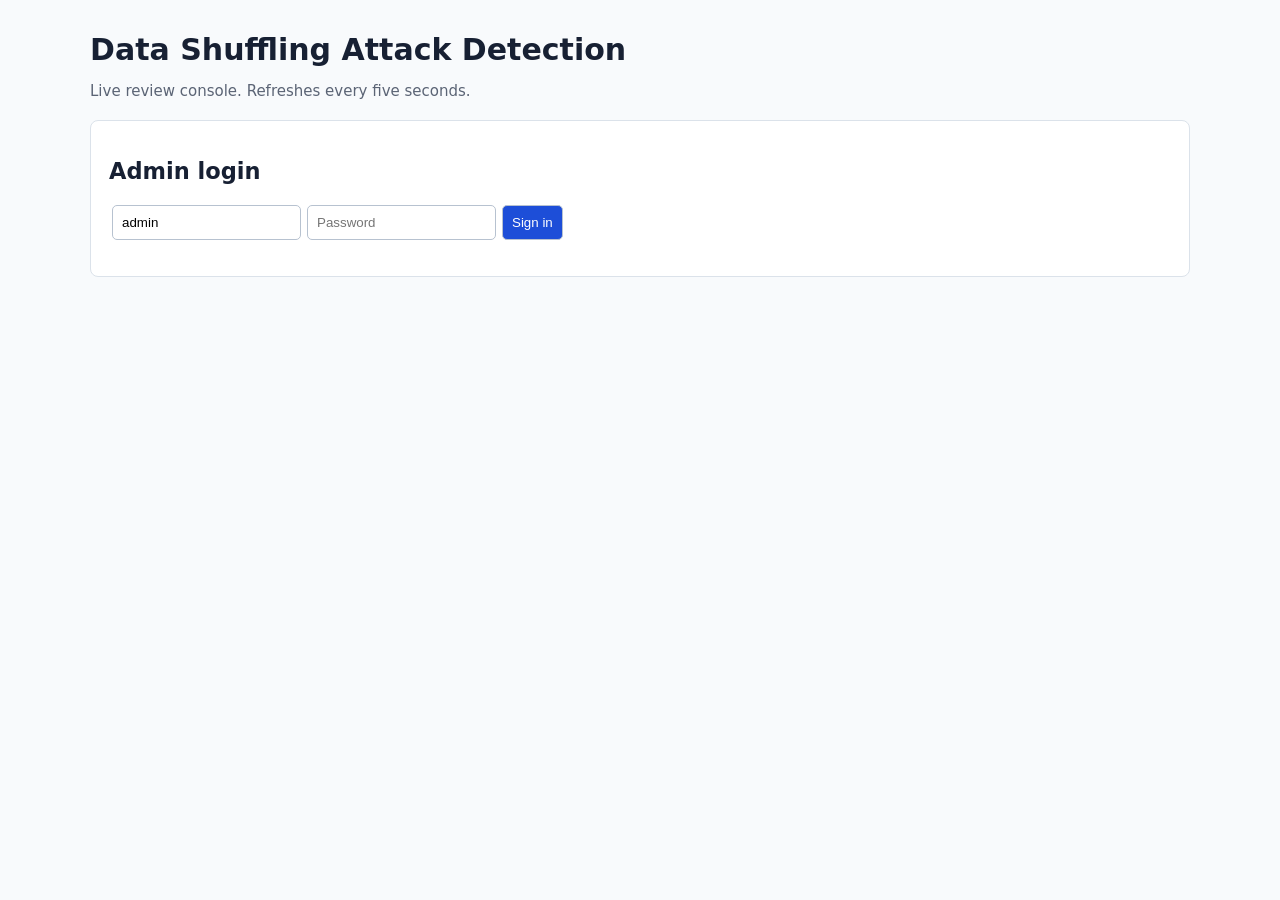
==== app/static/index.html @ a5ed0351 "Show dashboard empty activity state" ====
<!doctype html>
<html lang="en">
<head>
  <meta charset="utf-8"><meta name="viewport" content="width=device-width,initial-scale=1">
  <title>DSADPS Admin Dashboard</title>
  <style>
    body{font:15px system-ui,sans-serif;max-width:1100px;margin:32px auto;padding:0 18px;background:#f8fafc;color:#172033}h1{margin-bottom:4px}.muted{color:#5b6475}section{background:white;border:1px solid #dbe2ea;border-radius:8px;padding:18px;margin:20px 0}input,button,select{padding:9px;margin:3px;border:1px solid #b7c2d0;border-radius:5px}button{background:#1d4ed8;color:#fff;cursor:pointer}table{width:100%;border-collapse:collapse;margin-top:12px}td,th{padding:10px;border-bottom:1px solid #e5e7eb;text-align:left;vertical-align:top}th{background:#eff6ff}.block{color:#b91c1c;font-weight:700}.captcha{color:#a16207;font-weight:700}.allow{color:#15803d;font-weight:700}#app{display:none}
  </style>
</head>
<body>
  <h1>Data Shuffling Attack Detection</h1><p class="muted">Live review console. Refreshes every five seconds.</p>
  <section id="login"><h2>Admin login</h2><input id="username" placeholder="Username" value="admin"><input id="password" type="password" placeholder="Password"><button onclick="login()">Sign in</button><p id="error" class="block"></p></section>
  <main id="app"><section><button onclick="downloadReport('daily.csv')">Download daily CSV</button><button onclick="downloadReport('weekly-trend.png')">Download weekly graph</button><button onclick="load()">Refresh now</button><span id="summary" class="muted"></span></section><section><h2>Incoming decisions</h2><table><thead><tr><th>Time</th><th>Applicant / IP</th><th>Score</th><th>Why</th><th>Decision</th><th>Override</th></tr></thead><tbody id="rows"></tbody></table></section></main>
  <script>
    let token='';
    const headers=()=>({Authorization:'Bearer '+token});
    const loginPanel=document.getElementById('login');
    const appPanel=document.getElementById('app');
    const usernameInput=document.getElementById('username');
    const passwordInput=document.getElementById('password');
    const errorBox=document.getElementById('error');
    async function login(){
      const r=await fetch('/auth/login',{method:'POST',headers:{'Content-Type':'application/json'},body:JSON.stringify({username:usernameInput.value,password:passwordInput.value})});
      if(!r.ok){errorBox.textContent='Login failed. Check ADMIN_USERNAME and ADMIN_PASSWORD in .env.';return}
      token=(await r.json()).access_token;
      loginPanel.style.display='none'; appPanel.style.display='block'; load(); setInterval(load,5000);
    }
    async function load(){const [a,s]=await Promise.all([fetch('/v1/admin/activity?limit=100',{headers:headers()}),fetch('/v1/admin/reports/summary',{headers:headers()})]);if(!a.ok)return;const items=await a.json(),sum=await s.json();summary.textContent=` Last 7 days: ${sum.total_flagged_or_logged} decisions`;rows.innerHTML=items.length?items.map(x=>`<tr><td>${new Date(x.created_at+'Z').toLocaleString()}</td><td>${x.full_name}<br><small>${x.email}<br>${x.ip_address}</small></td><td>${x.risk_score}</td><td>${x.reasons.join('<br>')}</td><td class="${x.final_action}">${x.final_action}</td><td><select id="action-${x.id}"><option>allow</option><option>captcha</option><option>block</option></select><button onclick="override(${x.id})">Save</button></td></tr>`).join(''):'<tr><td colspan="6">No submissions received yet. Run the simulator or send an application through the portal endpoint.</td></tr>'}
    async function override(id){const action=document.getElementById('action-'+id).value;const note=prompt('Reason for this admin decision (required):');if(!note)return;await fetch(`/v1/admin/activity/${id}/override`,{method:'PUT',headers:{...headers(),'Content-Type':'application/json'},body:JSON.stringify({action,note})});load()}
    async function downloadReport(kind){const r=await fetch('/v1/admin/reports/'+kind,{method:'POST',headers:headers()});const b=await r.blob(),u=URL.createObjectURL(b),a=document.createElement('a');a.href=u;a.download=kind;a.click();URL.revokeObjectURL(u)}
  </script>
</body></html>
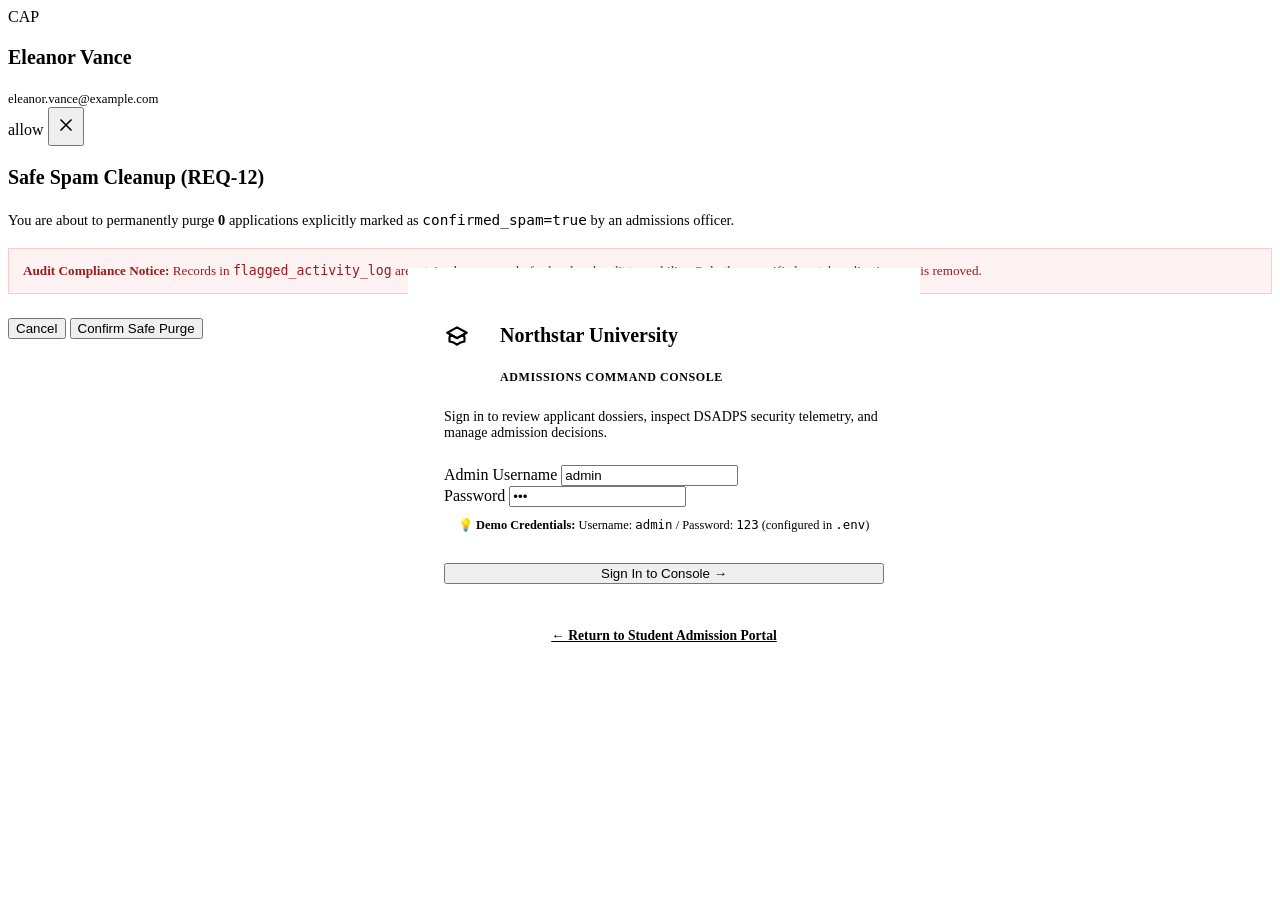
==== commit 9fb1d8f0: "Add XGBoost classifier, Gemini chatbot, and data seeding tools - Add XGBoost supervised classifier (" ====
--- a/app/static/index.html
+++ b/app/static/index.html
@@ -1,32 +1,695 @@
 <!doctype html>
 <html lang="en">
 <head>
-  <meta charset="utf-8"><meta name="viewport" content="width=device-width,initial-scale=1">
-  <title>DSADPS Admin Dashboard</title>
-  <style>
-    body{font:15px system-ui,sans-serif;max-width:1100px;margin:32px auto;padding:0 18px;background:#f8fafc;color:#172033}h1{margin-bottom:4px}.muted{color:#5b6475}section{background:white;border:1px solid #dbe2ea;border-radius:8px;padding:18px;margin:20px 0}input,button,select{padding:9px;margin:3px;border:1px solid #b7c2d0;border-radius:5px}button{background:#1d4ed8;color:#fff;cursor:pointer}table{width:100%;border-collapse:collapse;margin-top:12px}td,th{padding:10px;border-bottom:1px solid #e5e7eb;text-align:left;vertical-align:top}th{background:#eff6ff}.block{color:#b91c1c;font-weight:700}.captcha{color:#a16207;font-weight:700}.allow{color:#15803d;font-weight:700}#app{display:none}
-  </style>
+  <meta charset="utf-8">
+  <meta name="viewport" content="width=device-width, initial-scale=1">
+  <title>Northstar Admissions Console | DSADPS Admin SaaS Dashboard</title>
+  <meta name="description" content="Production-ready admissions management and security threat monitoring dashboard for university administrators.">
+
+  <!-- Shared Design System & Admin Stylesheets -->
+  <link rel="stylesheet" href="/static/css/design-system.css?v=2">
+  <link rel="stylesheet" href="/static/css/admin.css?v=2">
+  <link rel="stylesheet" href="/static/css/chatbot.css?v=2">
 </head>
-<body>
-  <h1>Data Shuffling Attack Detection</h1><p class="muted">Live review console. Refreshes every five seconds.</p>
-  <section id="login"><h2>Admin login</h2><input id="username" placeholder="Username" value="admin"><input id="password" type="password" placeholder="Password"><button onclick="login()">Sign in</button><p id="error" class="block"></p></section>
-  <main id="app"><section><button onclick="downloadReport('daily.csv')">Download daily CSV</button><button onclick="downloadReport('weekly-trend.png')">Download weekly graph</button><button onclick="load()">Refresh now</button><span id="summary" class="muted"></span></section><section><h2>Incoming decisions</h2><table><thead><tr><th>Time</th><th>Applicant / IP</th><th>Score</th><th>Why</th><th>Decision</th><th>Override</th></tr></thead><tbody id="rows"></tbody></table></section></main>
-  <script>
-    let token='';
-    const headers=()=>({Authorization:'Bearer '+token});
-    const loginPanel=document.getElementById('login');
-    const appPanel=document.getElementById('app');
-    const usernameInput=document.getElementById('username');
-    const passwordInput=document.getElementById('password');
-    const errorBox=document.getElementById('error');
-    async function login(){
-      const r=await fetch('/auth/login',{method:'POST',headers:{'Content-Type':'application/json'},body:JSON.stringify({username:usernameInput.value,password:passwordInput.value})});
-      if(!r.ok){errorBox.textContent='Login failed. Check ADMIN_USERNAME and ADMIN_PASSWORD in .env.';return}
-      token=(await r.json()).access_token;
-      loginPanel.style.display='none'; appPanel.style.display='block'; load(); setInterval(load,5000);
-    }
-    async function load(){const [a,s]=await Promise.all([fetch('/v1/admin/activity?limit=100',{headers:headers()}),fetch('/v1/admin/reports/summary',{headers:headers()})]);if(!a.ok)return;const items=await a.json(),sum=await s.json();summary.textContent=` Last 7 days: ${sum.total_flagged_or_logged} decisions`;rows.innerHTML=items.length?items.map(x=>`<tr><td>${new Date(x.created_at+'Z').toLocaleString()}</td><td>${x.full_name}<br><small>${x.email}<br>${x.ip_address}</small></td><td>${x.risk_score}</td><td>${x.reasons.join('<br>')}</td><td class="${x.final_action}">${x.final_action}</td><td><select id="action-${x.id}"><option>allow</option><option>captcha</option><option>block</option></select><button onclick="override(${x.id})">Save</button></td></tr>`).join(''):'<tr><td colspan="6">No submissions received yet. Run the simulator or send an application through the portal endpoint.</td></tr>'}
-    async function override(id){const action=document.getElementById('action-'+id).value;const note=prompt('Reason for this admin decision (required):');if(!note)return;await fetch(`/v1/admin/activity/${id}/override`,{method:'PUT',headers:{...headers(),'Content-Type':'application/json'},body:JSON.stringify({action,note})});load()}
-    async function downloadReport(kind){const r=await fetch('/v1/admin/reports/'+kind,{method:'POST',headers:headers()});const b=await r.blob(),u=URL.createObjectURL(b),a=document.createElement('a');a.href=u;a.download=kind;a.click();URL.revokeObjectURL(u)}
-  </script>
-</body></html>
+<body class="admin-body">
+
+  <!-- ====================================================================
+       AUTHENTICATION VIEW (Sign In)
+       ==================================================================== -->
+  <div id="loginView" style="display: flex; align-items: center; justify-content: center; min-height: 100vh; width: 100%; background: linear-gradient(135deg, var(--navy-950) 0%, var(--navy-900) 100%); padding: 24px; position: fixed; top: 0; left: 0; z-index: 999;">
+    <div class="card" style="max-width: 440px; width: 100%; box-shadow: var(--shadow-xl); border: 1px solid var(--navy-700); background: #ffffff; padding: 36px;">
+      
+      <div style="display: flex; align-items: center; gap: 12px; margin-bottom: 24px;">
+        <div class="brand-crest" style="width: 44px; height: 44px;">
+          <svg style="width: 26px; height: 26px;" fill="none" viewBox="0 0 24 24" stroke="currentColor">
+            <path stroke-linecap="round" stroke-linejoin="round" stroke-width="2" d="M12 14l9-5-9-5-9 5 9 5z" />
+            <path stroke-linecap="round" stroke-linejoin="round" stroke-width="2" d="M12 14l6.16-3.422a12.083 12.083 0 01.665 6.479A11.952 11.952 0 0012 20.055a11.952 11.952 0 00-6.824-2.998 12.078 12.078 0 01.665-6.479L12 14z" />
+          </svg>
+        </div>
+        <div>
+          <h3 style="font-size: 1.25rem; color: var(--navy-900);">Northstar University</h3>
+          <span style="font-size: 0.75rem; text-transform: uppercase; font-weight: 700; color: var(--brand-blue); letter-spacing: 0.05em;">Admissions Command Console</span>
+        </div>
+      </div>
+
+      <p style="font-size: 0.875rem; color: var(--text-secondary); margin-bottom: 24px;">
+        Sign in to review applicant dossiers, inspect DSADPS security telemetry, and manage admission decisions.
+      </p>
+
+      <form id="loginForm">
+        <div class="form-group">
+          <label class="form-label">Admin Username</label>
+          <input type="text" id="adminUsername" class="form-control" value="admin" required autocomplete="username">
+        </div>
+
+        <div class="form-group">
+          <label class="form-label">Password</label>
+          <input type="password" id="adminPassword" class="form-control" value="123" required autocomplete="current-password">
+        </div>
+
+        <div id="loginError" style="display: none; padding: 10px 14px; background: var(--danger-bg); border: 1px solid var(--danger-border); border-radius: var(--radius-sm); color: var(--danger); font-size: 0.825rem; font-weight: 600; margin-bottom: 18px;"></div>
+
+        <div style="background: var(--bg-card-subtle); padding: 10px 14px; border-radius: var(--radius-sm); font-size: 0.775rem; color: var(--text-muted); margin-bottom: 20px;">
+          💡 <strong>Demo Credentials:</strong> Username: <code>admin</code> / Password: <code>123</code> (configured in <code>.env</code>)
+        </div>
+
+        <button type="submit" class="btn btn-primary btn-lg" style="width: 100%;">
+          Sign In to Console →
+        </button>
+      </form>
+
+      <div style="margin-top: 24px; text-align: center; border-top: 1px solid var(--border-light); padding-top: 18px;">
+        <a href="/" style="font-size: 0.85rem; color: var(--text-secondary); font-weight: 600;">
+          ← Return to Student Admission Portal
+        </a>
+      </div>
+    </div>
+  </div>
+
+  <!-- ====================================================================
+       MAIN ADMIN APP LAYOUT (Authenticated)
+       ==================================================================== -->
+  <div id="adminApp" style="display: none; width: 100%;">
+
+    <!-- Sidebar Navigation -->
+    <aside class="admin-sidebar" id="adminSidebar">
+      <div class="sidebar-brand">
+        <div class="sidebar-crest">
+          <svg style="width: 20px; height: 20px;" fill="none" viewBox="0 0 24 24" stroke="currentColor">
+            <path stroke-linecap="round" stroke-linejoin="round" stroke-width="2" d="M12 14l9-5-9-5-9 5 9 5z" />
+            <path stroke-linecap="round" stroke-linejoin="round" stroke-width="2" d="M12 14l6.16-3.422a12.083 12.083 0 01.665 6.479A11.952 11.952 0 0012 20.055a11.952 11.952 0 00-6.824-2.998 12.078 12.078 0 01.665-6.479L12 14z" />
+          </svg>
+        </div>
+        <div>
+          <span>Northstar</span> Admin
+        </div>
+      </div>
+
+      <ul class="sidebar-menu">
+        <li class="sidebar-label">Operations</li>
+        <li class="sidebar-item active">
+          <a data-admin-tab="admin-tab-dashboard">
+            <svg class="sidebar-icon" fill="none" viewBox="0 0 24 24" stroke="currentColor">
+              <path stroke-linecap="round" stroke-linejoin="round" stroke-width="2" d="M4 6a2 2 0 012-2h2a2 2 0 012 2v2a2 2 0 01-2 2H6a2 2 0 01-2-2V6zM14 6a2 2 0 012-2h2a2 2 0 012 2v2a2 2 0 01-2 2h-2a2 2 0 01-2-2V6zM4 16a2 2 0 012-2h2a2 2 0 012 2v2a2 2 0 01-2 2H6a2 2 0 01-2-2v-2zM14 16a2 2 0 012-2h2a2 2 0 012 2v2a2 2 0 01-2 2h-2a2 2 0 01-2-2v-2z" />
+            </svg>
+            Dashboard
+          </a>
+        </li>
+        <li class="sidebar-item">
+          <a data-admin-tab="admin-tab-applications">
+            <svg class="sidebar-icon" fill="none" viewBox="0 0 24 24" stroke="currentColor">
+              <path stroke-linecap="round" stroke-linejoin="round" stroke-width="2" d="M9 12h6m-6 4h6m2 5H7a2 2 0 01-2-2V5a2 2 0 012-2h5.586a1 1 0 01.707.293l5.414 5.414a1 1 0 01.293.707V19a2 2 0 01-2 2z" />
+            </svg>
+            Applications Registry
+          </a>
+        </li>
+        <li class="sidebar-item">
+          <a data-admin-tab="admin-tab-documents">
+            <svg class="sidebar-icon" fill="none" viewBox="0 0 24 24" stroke="currentColor">
+              <path stroke-linecap="round" stroke-linejoin="round" stroke-width="2" d="M9 5H7a2 2 0 00-2 2v12a2 2 0 002 2h10a2 2 0 002-2V7a2 2 0 00-2-2h-2M9 5a2 2 0 002 2h2a2 2 0 002-2M9 5a2 2 0 012-2h2a2 2 0 012 2m-6 9l2 2 4-4" />
+            </svg>
+            Document Verification
+          </a>
+        </li>
+
+        <li class="sidebar-label">Intelligence & Threat</li>
+        <li class="sidebar-item">
+          <a data-admin-tab="admin-tab-security">
+            <svg class="sidebar-icon" fill="none" viewBox="0 0 24 24" stroke="currentColor">
+              <path stroke-linecap="round" stroke-linejoin="round" stroke-width="2" d="M9 12l2 2 4-4m5.618-4.016A11.955 11.955 0 0112 2.944a11.955 11.955 0 01-8.618 3.04A12.02 12.02 0 003 9c0 5.591 3.824 10.29 9 11.622 5.176-1.332 9-6.03 9-11.622 0-1.042-.133-2.052-.382-3.016z" />
+            </svg>
+            DSADPS Security & AI
+          </a>
+        </li>
+        <li class="sidebar-item">
+          <a data-admin-tab="admin-tab-analytics">
+            <svg class="sidebar-icon" fill="none" viewBox="0 0 24 24" stroke="currentColor">
+              <path stroke-linecap="round" stroke-linejoin="round" stroke-width="2" d="M16 8v8m-4-5v5m-4-2v2m-2 4h12a2 2 0 002-2V6a2 2 0 00-2-2H6a2 2 0 00-2 2v12a2 2 0 002 2z" />
+            </svg>
+            Admissions Analytics
+          </a>
+        </li>
+        <li class="sidebar-item">
+          <a data-admin-tab="admin-tab-settings">
+            <svg class="sidebar-icon" fill="none" viewBox="0 0 24 24" stroke="currentColor">
+              <path stroke-linecap="round" stroke-linejoin="round" stroke-width="2" d="M10.325 4.317c.426-1.756 2.924-1.756 3.35 0a1.724 1.724 0 002.573 1.066c1.543-.94 3.31.826 2.37 2.37a1.724 1.724 0 001.065 2.572c1.756.426 1.756 2.924 0 3.35a1.724 1.724 0 00-1.066 2.573c.94 1.543-.826 3.31-2.37 2.37a1.724 1.724 0 00-2.572 1.065c-.426 1.756-2.924 1.756-3.35 0a1.724 1.724 0 00-2.573-1.066c-1.543.94-3.31-.826-2.37-2.37a1.724 1.724 0 00-1.065-2.572c-1.756-.426-1.756-2.924 0-3.35a1.724 1.724 0 001.066-2.573c-.94-1.543.826-3.31 2.37-2.37.996.608 2.296.07 2.572-1.065z" />
+              <path stroke-linecap="round" stroke-linejoin="round" stroke-width="2" d="M15 12a3 3 0 11-6 0 3 3 0 016 0z" />
+            </svg>
+            Settings & Limits
+          </a>
+        </li>
+      </ul>
+
+      <!-- User Profile Card -->
+      <div class="sidebar-user">
+        <div class="flex items-center gap-3">
+          <div class="sidebar-user-avatar">AD</div>
+          <div>
+            <strong style="color: #ffffff; font-size: 0.825rem; display: block;">Admissions Admin</strong>
+            <span style="font-size: 0.725rem; color: #10B981;">● Online</span>
+          </div>
+        </div>
+        <button class="btn btn-ghost btn-sm" id="logoutBtn" title="Sign Out" style="color: #94A3B8; padding: 6px;">
+          <svg style="width: 18px; height: 18px;" fill="none" viewBox="0 0 24 24" stroke="currentColor">
+            <path stroke-linecap="round" stroke-linejoin="round" stroke-width="2" d="M17 16l4-4m0 0l-4-4m4 4H7m6 4v1a3 3 0 01-3 3H6a3 3 0 01-3-3V7a3 3 0 013-3h4a3 3 0 013 3v1" />
+          </svg>
+        </button>
+      </div>
+    </aside>
+
+    <!-- Main Wrapper Area -->
+    <div class="admin-wrapper">
+      
+      <!-- Top Navigation Bar -->
+      <header class="admin-topbar">
+        <div class="topbar-left">
+          <button class="btn btn-ghost btn-sm mobile-toggle" id="sidebarToggleBtn" style="display: none; padding: 8px;">
+            <svg style="width: 22px; height: 22px;" fill="none" viewBox="0 0 24 24" stroke="currentColor"><path stroke-linecap="round" stroke-linejoin="round" stroke-width="2" d="M4 6h16M4 12h16M4 18h16" /></svg>
+          </button>
+
+          <!-- Global Instant Search -->
+          <div class="global-search">
+            <svg fill="none" viewBox="0 0 24 24" stroke="currentColor"><path stroke-linecap="round" stroke-linejoin="round" stroke-width="2" d="M21 21l-6-6m2-5a7 7 0 11-14 0 7 7 0 0114 0z" /></svg>
+            <input type="text" id="globalSearchInput" placeholder="Quick search applicant, email, reference, IP… (Ctrl+K)">
+          </div>
+        </div>
+
+        <div class="topbar-right">
+          <!-- Engine Live Status -->
+          <div class="engine-status-pill">
+            <span class="badge-dot" style="background: var(--success); box-shadow: 0 0 0 3px rgba(16, 185, 129, 0.3);"></span>
+            <span>DSADPS Protection Active</span>
+          </div>
+
+          <!-- Polling Controls -->
+          <div class="flex items-center gap-2">
+            <select id="pollIntervalSelect" class="form-control" style="padding: 6px 10px; font-size: 0.8rem; width: auto;">
+              <option value="5000">Auto-refresh: 5s</option>
+              <option value="15000">Auto-refresh: 15s</option>
+              <option value="0">Paused</option>
+            </select>
+
+            <button class="btn btn-secondary btn-sm" id="manualRefreshBtn" title="Refresh Now">
+              <svg id="refreshSpinner" style="width: 14px; height: 14px;" fill="none" viewBox="0 0 24 24" stroke="currentColor"><path stroke-linecap="round" stroke-linejoin="round" stroke-width="2" d="M4 4v5h.582m15.356 2A8.001 8.001 0 004.582 9m0 0H9m11 11v-5h-.581m0 0a8.003 8.003 0 01-15.357-2m15.357 2H15" /></svg>
+            </button>
+          </div>
+
+          <a href="/" target="_blank" class="btn btn-secondary btn-sm" title="Open Public Student Portal">
+            View Portal ↗
+          </a>
+        </div>
+      </header>
+
+      <!-- Main Tab Content Area -->
+      <main class="admin-main">
+
+        <!-- ================================================================
+             TAB 1: DASHBOARD OVERVIEW
+             ================================================================ -->
+        <div id="admin-tab-dashboard" class="admin-tab-pane">
+          
+          <div class="flex items-center justify-between" style="margin-bottom: 24px; flex-wrap: wrap; gap: 12px;">
+            <div>
+              <h2 style="font-size: 1.6rem; color: var(--navy-900);">Admissions Command Dashboard</h2>
+              <p style="font-size: 0.875rem; color: var(--text-muted);">Real-time applicant inflow, risk telemetry, and AI anomaly tracking.</p>
+            </div>
+            <div class="flex items-center gap-3">
+              <span style="font-size: 0.8rem; color: var(--text-muted);">Last updated: <strong id="lastRefreshedTime">Just now</strong></span>
+              <button class="btn btn-primary btn-sm" id="trainAiBtn">
+                Train AI Agent Now
+              </button>
+            </div>
+          </div>
+
+          <!-- 4 Main KPI Cards -->
+          <div class="kpi-grid">
+            <div class="kpi-card">
+              <div class="kpi-header">
+                <span class="kpi-title">Total Applications</span>
+                <div class="kpi-icon" style="background: #EFF6FF; color: var(--brand-blue);">
+                  <svg style="width: 18px; height: 18px;" fill="none" viewBox="0 0 24 24" stroke="currentColor"><path stroke-linecap="round" stroke-linejoin="round" stroke-width="2" d="M9 12h6m-6 4h6m2 5H7a2 2 0 01-2-2V5a2 2 0 012-2h5.586a1 1 0 01.707.293l5.414 5.414a1 1 0 01.293.707V19a2 2 0 01-2 2z" /></svg>
+                </div>
+              </div>
+              <div class="kpi-value" id="kpiTotalApps">0</div>
+              <div class="kpi-subtext">All submissions recorded</div>
+            </div>
+
+            <div class="kpi-card">
+              <div class="kpi-header">
+                <span class="kpi-title">Allowed / Cleared</span>
+                <div class="kpi-icon" style="background: #ECFDF5; color: var(--success);">
+                  <svg style="width: 18px; height: 18px;" fill="none" viewBox="0 0 24 24" stroke="currentColor"><path stroke-linecap="round" stroke-linejoin="round" stroke-width="2" d="M9 12l2 2 4-4m6 2a9 9 0 11-18 0 9 9 0 0118 0z" /></svg>
+                </div>
+              </div>
+              <div class="kpi-value" id="kpiAllowedApps">0</div>
+              <div class="kpi-subtext" id="kpiAllowedSubtext">0% acceptance rate</div>
+            </div>
+
+            <div class="kpi-card">
+              <div class="kpi-header">
+                <span class="kpi-title">Captcha Required</span>
+                <div class="kpi-icon" style="background: #FFFBEB; color: var(--warning);">
+                  <svg style="width: 18px; height: 18px;" fill="none" viewBox="0 0 24 24" stroke="currentColor"><path stroke-linecap="round" stroke-linejoin="round" stroke-width="2" d="M12 9v2m0 4h.01m-6.938 4h13.856c1.54 0 2.502-1.667 1.732-3L13.732 4c-.77-1.333-2.694-1.333-3.464 0L3.34 16c-.77 1.333.192 3 1.732 3z" /></svg>
+                </div>
+              </div>
+              <div class="kpi-value" id="kpiCaptchaApps">0</div>
+              <div class="kpi-subtext">Secondary verification pending</div>
+            </div>
+
+            <div class="kpi-card">
+              <div class="kpi-header">
+                <span class="kpi-title">Security Blocked</span>
+                <div class="kpi-icon" style="background: #FEF2F2; color: var(--danger);">
+                  <svg style="width: 18px; height: 18px;" fill="none" viewBox="0 0 24 24" stroke="currentColor"><path stroke-linecap="round" stroke-linejoin="round" stroke-width="2" d="M18.364 18.364A9 9 0 005.636 5.636m12.728 12.728A9 9 0 015.636 5.636m12.728 12.728L5.636 5.636" /></svg>
+                </div>
+              </div>
+              <div class="kpi-value" id="kpiBlockedApps">0</div>
+              <div class="kpi-subtext" id="kpiBlockedSubtext">High risk bot / flood attempts</div>
+            </div>
+          </div>
+
+          <!-- Charts Grid -->
+          <div class="charts-grid">
+            <div class="chart-card">
+              <div class="card-header">
+                <div>
+                  <h3 class="card-title">Weekly Submission Velocity & Threat Influx</h3>
+                  <span class="card-subtitle">Last 7 days volume with security screening distribution</span>
+                </div>
+                <div class="flex items-center gap-2">
+                  <button class="btn btn-secondary btn-sm" id="downloadGraphBtn">
+                    Download Graph PNG
+                  </button>
+                  <button class="btn btn-secondary btn-sm" id="downloadCsvBtn">
+                    Export CSV
+                  </button>
+                </div>
+              </div>
+              <div id="weeklyTrendSvgContainer" style="height: 180px; width: 100%;"></div>
+            </div>
+
+            <div class="chart-card">
+              <div class="card-header">
+                <div>
+                  <h3 class="card-title">Decisions Breakdown</h3>
+                  <span class="card-subtitle">Status ratio</span>
+                </div>
+              </div>
+              <div id="donutChartContainer" style="padding-top: 10px;"></div>
+            </div>
+          </div>
+
+          <!-- Live Feed Section -->
+          <div class="card" style="box-shadow: var(--shadow-sm);">
+            <div class="card-header">
+              <div>
+                <h3 class="card-title">Live Admission Activity & Screening Log</h3>
+                <span class="card-subtitle">Real-time incoming submissions evaluated by DSADPS engine</span>
+              </div>
+              <button class="btn btn-secondary btn-sm" onclick="switchAdminTab('admin-tab-applications')">
+                View All Applications →
+              </button>
+            </div>
+
+            <div class="table-responsive">
+              <table class="table">
+                <thead>
+                  <tr>
+                    <th>Time</th>
+                    <th>Candidate</th>
+                    <th>IP Telemetry</th>
+                    <th>Risk Score</th>
+                    <th>Decision</th>
+                    <th>Action</th>
+                  </tr>
+                </thead>
+                <tbody id="liveFeedRows">
+                  <!-- Dynamically populated -->
+                </tbody>
+              </table>
+            </div>
+          </div>
+
+        </div>
+
+        <!-- ================================================================
+             TAB 2: APPLICATIONS REGISTRY (Search & Filter)
+             ================================================================ -->
+        <div id="admin-tab-applications" class="admin-tab-pane" style="display: none;">
+          
+          <div class="flex items-center justify-between" style="margin-bottom: 20px; flex-wrap: wrap; gap: 12px;">
+            <div>
+              <h2 style="font-size: 1.6rem; color: var(--navy-900);">Applications Registry</h2>
+              <p style="font-size: 0.875rem; color: var(--text-muted);">Manage candidate profiles, academic records, and decision overrides.</p>
+            </div>
+            <div class="flex items-center gap-3">
+              <span id="applicationsTotalCount" style="font-size: 0.85rem; font-weight: 600; color: var(--text-muted);">Showing records</span>
+            </div>
+          </div>
+
+          <!-- Table Toolbar Controls -->
+          <div class="card" style="padding: 16px 20px; margin-bottom: 20px;">
+            <div class="table-toolbar" style="margin-bottom: 0;">
+              <div class="global-search" style="max-width: 320px;">
+                <svg fill="none" viewBox="0 0 24 24" stroke="currentColor"><path stroke-linecap="round" stroke-linejoin="round" stroke-width="2" d="M21 21l-6-6m2-5a7 7 0 11-14 0 7 7 0 0114 0z" /></svg>
+                <input type="text" id="tableSearchInput" placeholder="Filter by name, email, IP, ref…">
+              </div>
+
+              <div class="filter-group">
+                <select id="statusFilterSelect" class="form-control" style="width: auto; padding: 8px 12px; font-size: 0.85rem;">
+                  <option value="all">All Statuses</option>
+                  <option value="allow">Allowed (Cleared)</option>
+                  <option value="captcha">Captcha (Secondary Review)</option>
+                  <option value="block">Blocked (Held)</option>
+                  <option value="spam">Confirmed Spam Only</option>
+                </select>
+
+                <select id="programFilterSelect" class="form-control" style="width: auto; padding: 8px 12px; font-size: 0.85rem;">
+                  <option value="all">All Degree Programs</option>
+                  <option value="Computer Science">Computer Science & AI</option>
+                  <option value="Data Science">Data Science</option>
+                  <option value="Business">Business Administration</option>
+                  <option value="Psychology">Psychology</option>
+                </select>
+
+                <select id="riskFilterSelect" class="form-control" style="width: auto; padding: 8px 12px; font-size: 0.85rem;">
+                  <option value="all">All Risk Levels</option>
+                  <option value="low">Low Risk (&lt; 40)</option>
+                  <option value="med">Medium Risk (40–80)</option>
+                  <option value="high">High Risk (&gt; 80)</option>
+                </select>
+              </div>
+            </div>
+          </div>
+
+          <!-- Main Applications Data Table -->
+          <div class="table-responsive">
+            <table class="table">
+              <thead>
+                <tr>
+                  <th>Candidate</th>
+                  <th>Reference & Program</th>
+                  <th>Submission & IP</th>
+                  <th>Rule Score</th>
+                  <th>AI Detection</th>
+                  <th>Status</th>
+                  <th>Actions</th>
+                </tr>
+              </thead>
+              <tbody id="applicationsTableBody">
+                <!-- Dynamically populated -->
+              </tbody>
+            </table>
+          </div>
+
+        </div>
+
+        <!-- ================================================================
+             TAB 3: DOCUMENT VERIFICATION HUB
+             ================================================================ -->
+        <div id="admin-tab-documents" class="admin-tab-pane" style="display: none;">
+          <div class="flex items-center justify-between" style="margin-bottom: 24px;">
+            <div>
+              <h2 style="font-size: 1.6rem; color: var(--navy-900);">Document Verification Queue</h2>
+              <p style="font-size: 0.875rem; color: var(--text-muted);">Audit high school marksheets, transcripts, and official photo ID uploads.</p>
+            </div>
+          </div>
+
+          <div class="grid grid-cols-4" id="verificationCardsGrid" style="gap: 20px;">
+            <!-- Dynamically populated -->
+          </div>
+        </div>
+
+        <!-- ================================================================
+             TAB 4: SECURITY & DSADPS INTELLIGENCE
+             ================================================================ -->
+        <div id="admin-tab-security" class="admin-tab-pane" style="display: none;">
+          
+          <div class="flex items-center justify-between" style="margin-bottom: 24px;">
+            <div>
+              <h2 style="font-size: 1.6rem; color: var(--navy-900);">DSADPS Threat Intelligence Console</h2>
+              <p style="font-size: 0.875rem; color: var(--text-muted);">Data Shuffling Attack Detection & Prevention System Controls</p>
+            </div>
+          </div>
+
+          <div class="grid grid-cols-2" style="gap: 24px; margin-bottom: 24px;">
+            <!-- AI Isolation Forest Card -->
+            <div class="card">
+              <span class="badge badge-info" style="margin-bottom: 8px;">Unsupervised ML</span>
+              <h3 style="font-size: 1.15rem; color: var(--navy-900); margin-bottom: 6px;">Isolation Forest Anomaly Model</h3>
+              <p style="font-size: 0.85rem; color: var(--text-secondary); margin-bottom: 16px;">
+                Trained exclusively on approved normal applicant submissions to detect statistical anomalies in packet size and velocity.
+              </p>
+              <div style="background: var(--bg-card-subtle); padding: 14px; border-radius: var(--radius-md); font-size: 0.85rem; margin-bottom: 16px;">
+                <div class="flex items-center justify-between" style="margin-bottom: 6px;">
+                  <span>Status:</span>
+                  <strong id="secAiTrained">Checking…</strong>
+                </div>
+                <div class="flex items-center justify-between">
+                  <span>Baseline Samples:</span>
+                  <strong id="secAiSamples">0 / 20</strong>
+                </div>
+              </div>
+              <button class="btn btn-primary btn-sm" style="width: 100%;" id="trainAiBtn">
+                Train Isolation Forest
+              </button>
+            </div>
+
+            <!-- XGBoost Supervised Classifier Card -->
+            <div class="card">
+              <span class="badge badge-success" style="margin-bottom: 8px;">Supervised ML</span>
+              <h3 style="font-size: 1.15rem; color: var(--navy-900); margin-bottom: 6px;">XGBoost Fraud Classifier</h3>
+              <p style="font-size: 0.85rem; color: var(--text-secondary); margin-bottom: 16px;">
+                Supervised gradient-boosted classifier trained on labeled data (allow/captcha/block) with 8 engineered features.
+              </p>
+              <div style="background: var(--bg-card-subtle); padding: 14px; border-radius: var(--radius-md); font-size: 0.85rem; margin-bottom: 16px;">
+                <div class="flex items-center justify-between" style="margin-bottom: 6px;">
+                  <span>Status:</span>
+                  <strong id="secXgbTrained">Checking…</strong>
+                </div>
+                <div class="flex items-center justify-between" style="margin-bottom: 6px;">
+                  <span>Training Samples:</span>
+                  <strong id="secXgbSamples">0 / 30</strong>
+                </div>
+                <div class="flex items-center justify-between">
+                  <span>Accuracy:</span>
+                  <strong id="secXgbAccuracy">—</strong>
+                </div>
+              </div>
+              <button class="btn btn-primary btn-sm" style="width: 100%;" id="trainXgbBtn">
+                Train XGBoost Model
+              </button>
+            </div>
+          </div>
+
+          <div class="grid grid-cols-2" style="gap: 24px; margin-bottom: 30px;">
+
+            <!-- REQ-12 Safe Spam Cleanup Card -->
+            <div class="card">
+              <span class="badge badge-danger" style="margin-bottom: 8px;">REQ-12 Compliance</span>
+              <h3 style="font-size: 1.15rem; color: var(--navy-900); margin-bottom: 6px;">Safe Spam Cleanup</h3>
+              <p style="font-size: 0.85rem; color: var(--text-secondary); margin-bottom: 16px;">
+                Only applications explicitly flagged as <code>confirmed_spam=true</code> by an admin can be deleted. Audit logs are preserved permanently.
+              </p>
+              <div style="background: #FEF2F2; padding: 14px; border-radius: var(--radius-md); font-size: 0.85rem; margin-bottom: 16px; color: var(--danger-text);">
+                <div class="flex items-center justify-between">
+                  <span>Marked for Deletion:</span>
+                  <strong id="secSpamRecordsCount">0 records</strong>
+                </div>
+              </div>
+              <button class="btn btn-danger btn-sm" style="width: 100%;" id="openCleanupModalBtn">
+                Purge Confirmed Spam Records
+              </button>
+            </div>
+
+            <!-- Export Center Card -->
+            <div class="card">
+              <span class="badge badge-success" style="margin-bottom: 8px;">REQ-11 Reporting</span>
+              <h3 style="font-size: 1.15rem; color: var(--navy-900); margin-bottom: 6px;">Audit Reports & Exports</h3>
+              <p style="font-size: 0.85rem; color: var(--text-secondary); margin-bottom: 16px;">
+                Download official midnight UTC compliance CSVs and weekly trend graphs generated from immutable audit logs.
+              </p>
+              <div style="display: flex; flex-direction: column; gap: 8px;">
+                <button class="btn btn-secondary btn-sm" id="downloadCsvBtn">
+                  Download Daily CSV (.csv)
+                </button>
+                <button class="btn btn-secondary btn-sm" id="downloadGraphBtn">
+                  Download Weekly Trend (.png)
+                </button>
+              </div>
+            </div>
+          </div>
+
+          <!-- Explainable Risk Formula Breakdown -->
+          <div class="card">
+            <h3 style="font-size: 1.1rem; color: var(--navy-900); margin-bottom: 12px;">Explainable Weighted Risk Score Architecture</h3>
+            <div class="grid grid-cols-3" style="gap: 16px;">
+              <div style="background: var(--bg-card-subtle); padding: 16px; border-radius: var(--radius-md);">
+                <strong style="color: var(--brand-blue); display: block; margin-bottom: 4px;">Per-IP Velocity (40% Weight)</strong>
+                <p style="font-size: 0.8rem; color: var(--text-secondary);">Triggers if an IP submits more than 3 applications in a 60-second window.</p>
+              </div>
+              <div style="background: var(--bg-card-subtle); padding: 16px; border-radius: var(--radius-md);">
+                <strong style="color: var(--brand-indigo); display: block; margin-bottom: 4px;">Duplicate Detection (30% Weight)</strong>
+                <p style="font-size: 0.8rem; color: var(--text-secondary);">Exact email match check and 90% name-similarity metric against registered database.</p>
+              </div>
+              <div style="background: var(--bg-card-subtle); padding: 16px; border-radius: var(--radius-md);">
+                <strong style="color: var(--success); display: block; margin-bottom: 4px;">Flood Velocity (30% Weight)</strong>
+                <p style="font-size: 0.8rem; color: var(--text-secondary);">Rolling 5-minute counter against configurable 700-submission flood threshold.</p>
+              </div>
+            </div>
+          </div>
+
+        </div>
+
+        <!-- ================================================================
+             TAB 5: ADMISSIONS ANALYTICS
+             ================================================================ -->
+        <div id="admin-tab-analytics" class="admin-tab-pane" style="display: none;">
+          <div class="flex items-center justify-between" style="margin-bottom: 24px;">
+            <div>
+              <h2 style="font-size: 1.6rem; color: var(--navy-900);">Admissions Demographics & Program Analytics</h2>
+              <p style="font-size: 0.875rem; color: var(--text-muted);">Enrollment funnel metrics and academic demand distribution.</p>
+            </div>
+          </div>
+
+          <div class="grid grid-cols-2" style="gap: 24px;">
+            <div class="card">
+              <h3 class="card-title" style="margin-bottom: 16px;">Applications by Academic Program</h3>
+              <div id="programsChartContainer"></div>
+            </div>
+
+            <div class="card">
+              <h3 class="card-title" style="margin-bottom: 16px;">Enrollment Funnel Conversion</h3>
+              <div style="display: flex; flex-direction: column; gap: 14px;">
+                <div>
+                  <div class="flex items-center justify-between" style="font-size: 0.85rem; margin-bottom: 4px;">
+                    <strong>Portal Registrations Initiated</strong>
+                    <span>100%</span>
+                  </div>
+                  <div style="background: var(--bg-card-subtle); height: 8px; border-radius: 4px; overflow: hidden;">
+                    <div style="width: 100%; height: 100%; background: var(--brand-blue);"></div>
+                  </div>
+                </div>
+                <div>
+                  <div class="flex items-center justify-between" style="font-size: 0.85rem; margin-bottom: 4px;">
+                    <strong>Security Screening Cleared (DSADPS)</strong>
+                    <span>88%</span>
+                  </div>
+                  <div style="background: var(--bg-card-subtle); height: 8px; border-radius: 4px; overflow: hidden;">
+                    <div style="width: 88%; height: 100%; background: var(--brand-indigo);"></div>
+                  </div>
+                </div>
+                <div>
+                  <div class="flex items-center justify-between" style="font-size: 0.85rem; margin-bottom: 4px;">
+                    <strong>Credentials Verified</strong>
+                    <span>74%</span>
+                  </div>
+                  <div style="background: var(--bg-card-subtle); height: 8px; border-radius: 4px; overflow: hidden;">
+                    <div style="width: 74%; height: 100%; background: var(--success);"></div>
+                  </div>
+                </div>
+              </div>
+            </div>
+          </div>
+        </div>
+
+        <!-- ================================================================
+             TAB 6: SETTINGS & SYSTEM THRESHOLDS
+             ================================================================ -->
+        <div id="admin-tab-settings" class="admin-tab-pane" style="display: none;">
+          <div class="flex items-center justify-between" style="margin-bottom: 24px;">
+            <div>
+              <h2 style="font-size: 1.6rem; color: var(--navy-900);">System Configuration & SRS Thresholds</h2>
+              <p style="font-size: 0.875rem; color: var(--text-muted);">Active environment settings defined in <code>config.py</code> and <code>.env</code>.</p>
+            </div>
+          </div>
+
+          <div class="card" style="max-width: 780px;">
+            <div style="display: grid; grid-template-columns: 1fr 1fr; gap: 16px; font-size: 0.875rem;">
+              <div style="background: var(--bg-card-subtle); padding: 14px; border-radius: var(--radius-md);">
+                <span style="color: var(--text-muted); font-size: 0.775rem;">Rapid Submission Window:</span>
+                <strong style="display: block; color: var(--navy-900);">60 seconds</strong>
+              </div>
+              <div style="background: var(--bg-card-subtle); padding: 14px; border-radius: var(--radius-md);">
+                <span style="color: var(--text-muted); font-size: 0.775rem;">Rapid Submission Limit:</span>
+                <strong style="display: block; color: var(--navy-900);">3 submissions / min</strong>
+              </div>
+              <div style="background: var(--bg-card-subtle); padding: 14px; border-radius: var(--radius-md);">
+                <span style="color: var(--text-muted); font-size: 0.775rem;">Flood Window:</span>
+                <strong style="display: block; color: var(--navy-900);">300 seconds (5 mins)</strong>
+              </div>
+              <div style="background: var(--bg-card-subtle); padding: 14px; border-radius: var(--radius-md);">
+                <span style="color: var(--text-muted); font-size: 0.775rem;">Flood Batch Limit:</span>
+                <strong style="display: block; color: var(--navy-900);">700 submissions</strong>
+              </div>
+              <div style="background: var(--bg-card-subtle); padding: 14px; border-radius: var(--radius-md);">
+                <span style="color: var(--text-muted); font-size: 0.775rem;">Captcha Threshold Score:</span>
+                <strong style="display: block; color: var(--warning);">Score 40–80</strong>
+              </div>
+              <div style="background: var(--bg-card-subtle); padding: 14px; border-radius: var(--radius-md);">
+                <span style="color: var(--text-muted); font-size: 0.775rem;">High Risk Block Threshold:</span>
+                <strong style="display: block; color: var(--danger);">&gt; Score 80</strong>
+              </div>
+            </div>
+          </div>
+        </div>
+
+      </main>
+    </div>
+
+  </div>
+
+  <!-- ====================================================================
+       STUDENT DOSSIER DRAWER (Slide-Over)
+       ==================================================================== -->
+  <div class="drawer-backdrop" id="dossierDrawerBackdrop">
+    <div class="drawer">
+      
+      <div class="drawer-header">
+        <div>
+          <span class="badge badge-outline" id="dossierRefCode" style="font-family: var(--font-mono); margin-bottom: 4px;">CAP</span>
+          <h3 style="font-size: 1.25rem; color: var(--navy-900);" id="dossierCandidateName">Eleanor Vance</h3>
+          <span style="font-size: 0.8rem; color: var(--text-muted);" id="dossierCandidateEmail">eleanor.vance@example.com</span>
+        </div>
+        <div class="flex items-center gap-2">
+          <span class="badge badge-success" id="dossierStatusBadge">allow</span>
+          <button class="btn btn-ghost btn-sm" id="closeDossierBtn" style="padding: 6px;">
+            <svg style="width: 20px; height: 20px;" fill="none" viewBox="0 0 24 24" stroke="currentColor"><path stroke-linecap="round" stroke-linejoin="round" stroke-width="2" d="M6 18L18 6M6 6l12 12" /></svg>
+          </button>
+        </div>
+      </div>
+
+      <div class="drawer-body" id="dossierTabOverview">
+        <!-- Dynamically rendered dossier content -->
+      </div>
+
+    </div>
+  </div>
+
+  <!-- ====================================================================
+       SAFE SPAM CLEANUP CONFIRMATION MODAL (REQ-12)
+       ==================================================================== -->
+  <div class="modal-backdrop" id="spamCleanupModal">
+    <div class="modal-content">
+      <div class="card-header">
+        <h3 style="color: var(--danger); font-size: 1.25rem;">Safe Spam Cleanup (REQ-12)</h3>
+      </div>
+      <p style="font-size: 0.9rem; color: var(--text-secondary); line-height: 1.6; margin-bottom: 16px;">
+        You are about to permanently purge <strong id="cleanupTargetCount" style="color: var(--danger);">0</strong> applications explicitly marked as <code>confirmed_spam=true</code> by an admissions officer.
+      </p>
+      <div style="background: #FEF2F2; border: 1px solid #FECACA; padding: 14px; border-radius: var(--radius-md); font-size: 0.825rem; color: #991B1B; margin-bottom: 24px;">
+        <strong>Audit Compliance Notice:</strong> Records in <code>flagged_activity_log</code> are retained permanently for legal and audit traceability. Only the unverified portal application row is removed.
+      </div>
+      <div class="flex items-center justify-end gap-3">
+        <button type="button" class="btn btn-secondary" id="closeCleanupModalBtn">Cancel</button>
+        <button type="button" class="btn btn-danger" id="confirmPurgeSpamBtn">Confirm Safe Purge</button>
+      </div>
+    </div>
+  </div>
+
+  <!-- Core Scripts -->
+  <script src="/static/js/api.js?v=2"></script>
+  <script src="/static/js/admin.js?v=2"></script>
+  <script src="/static/js/chatbot.js?v=2"></script>
+</body>
+</html>
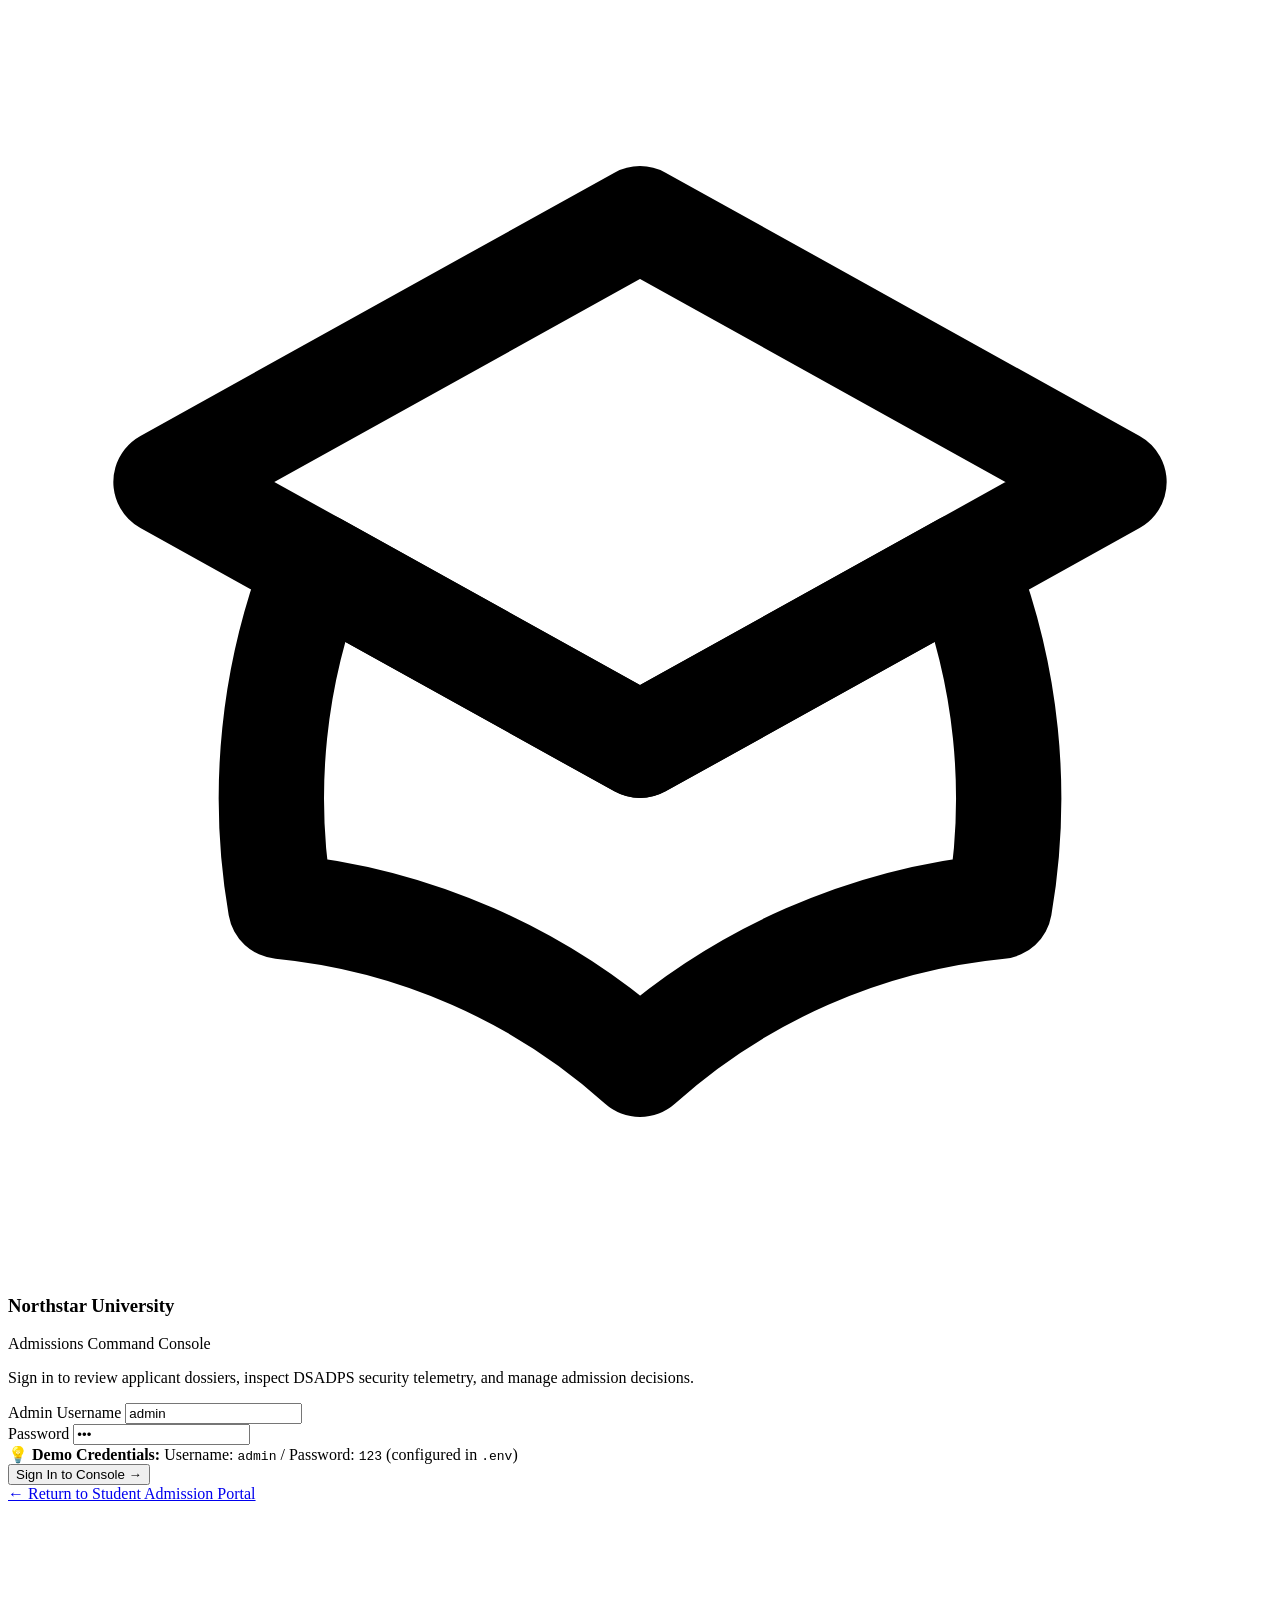
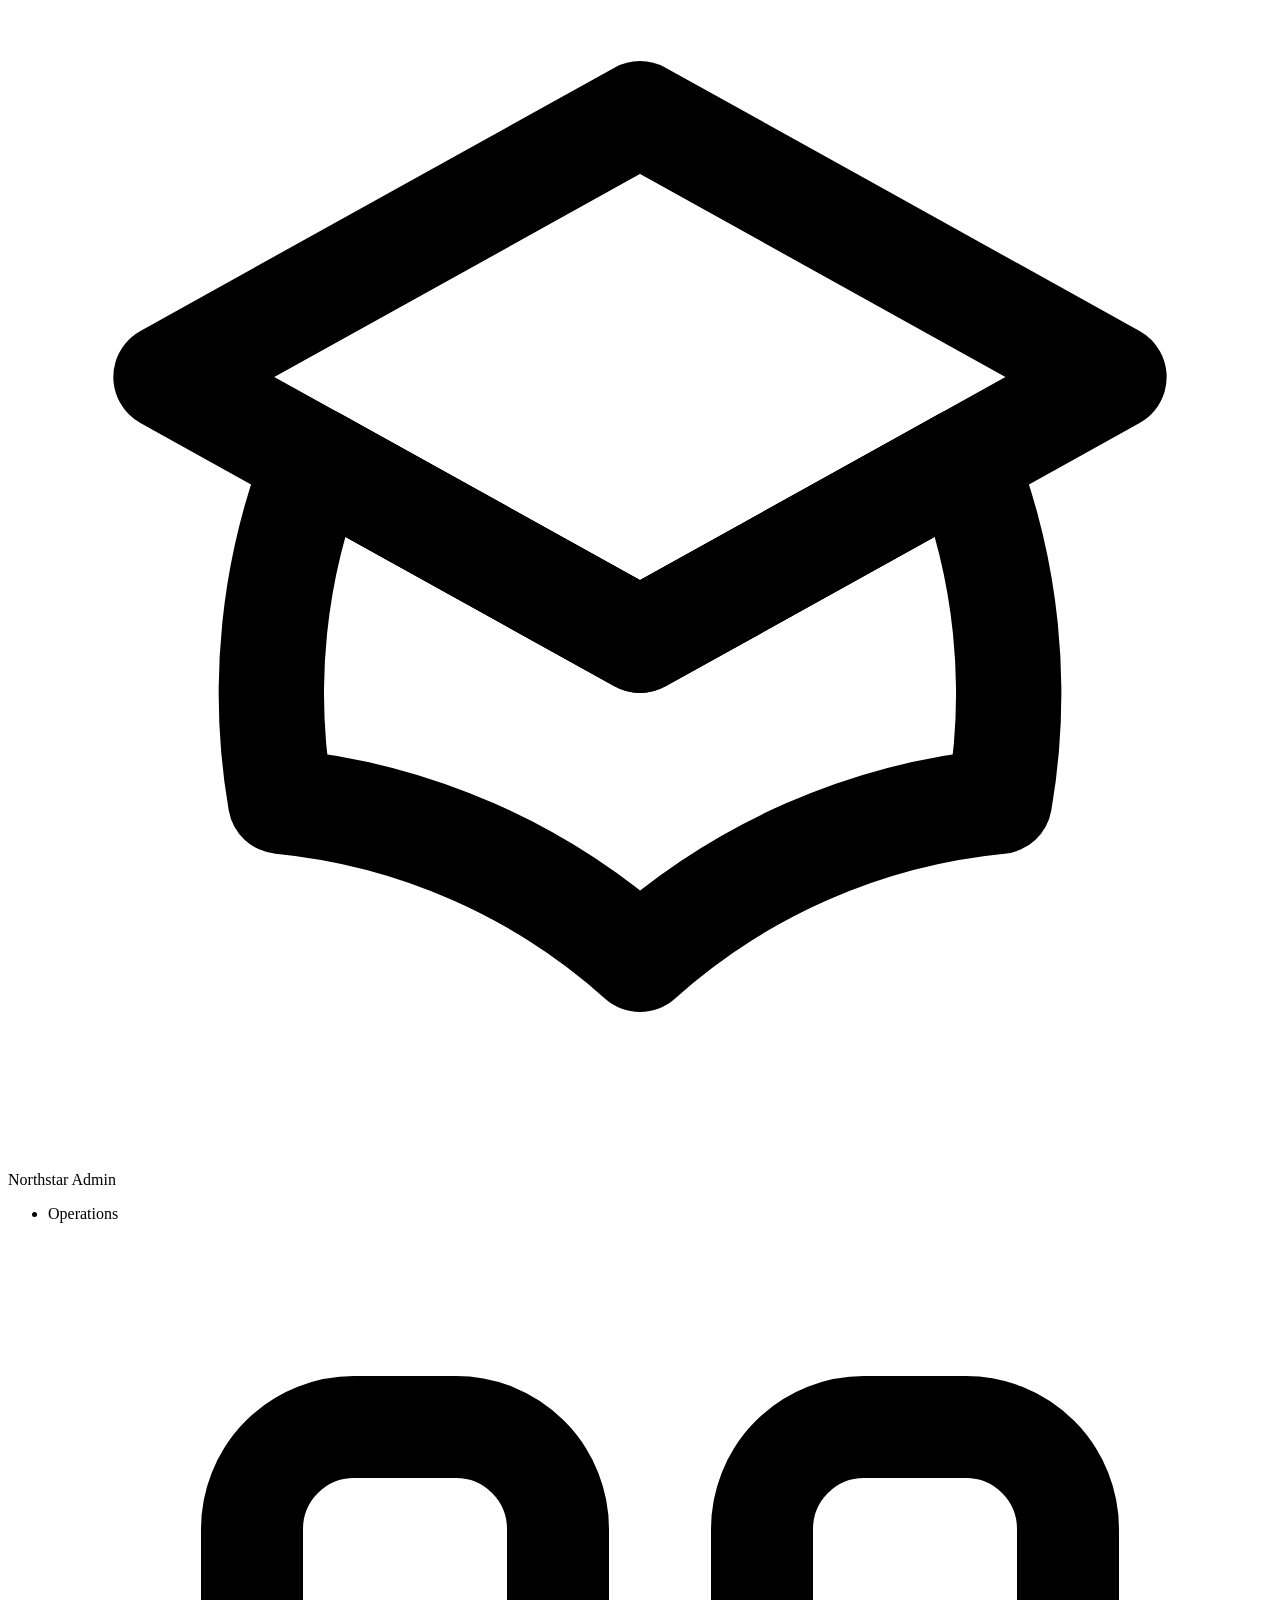
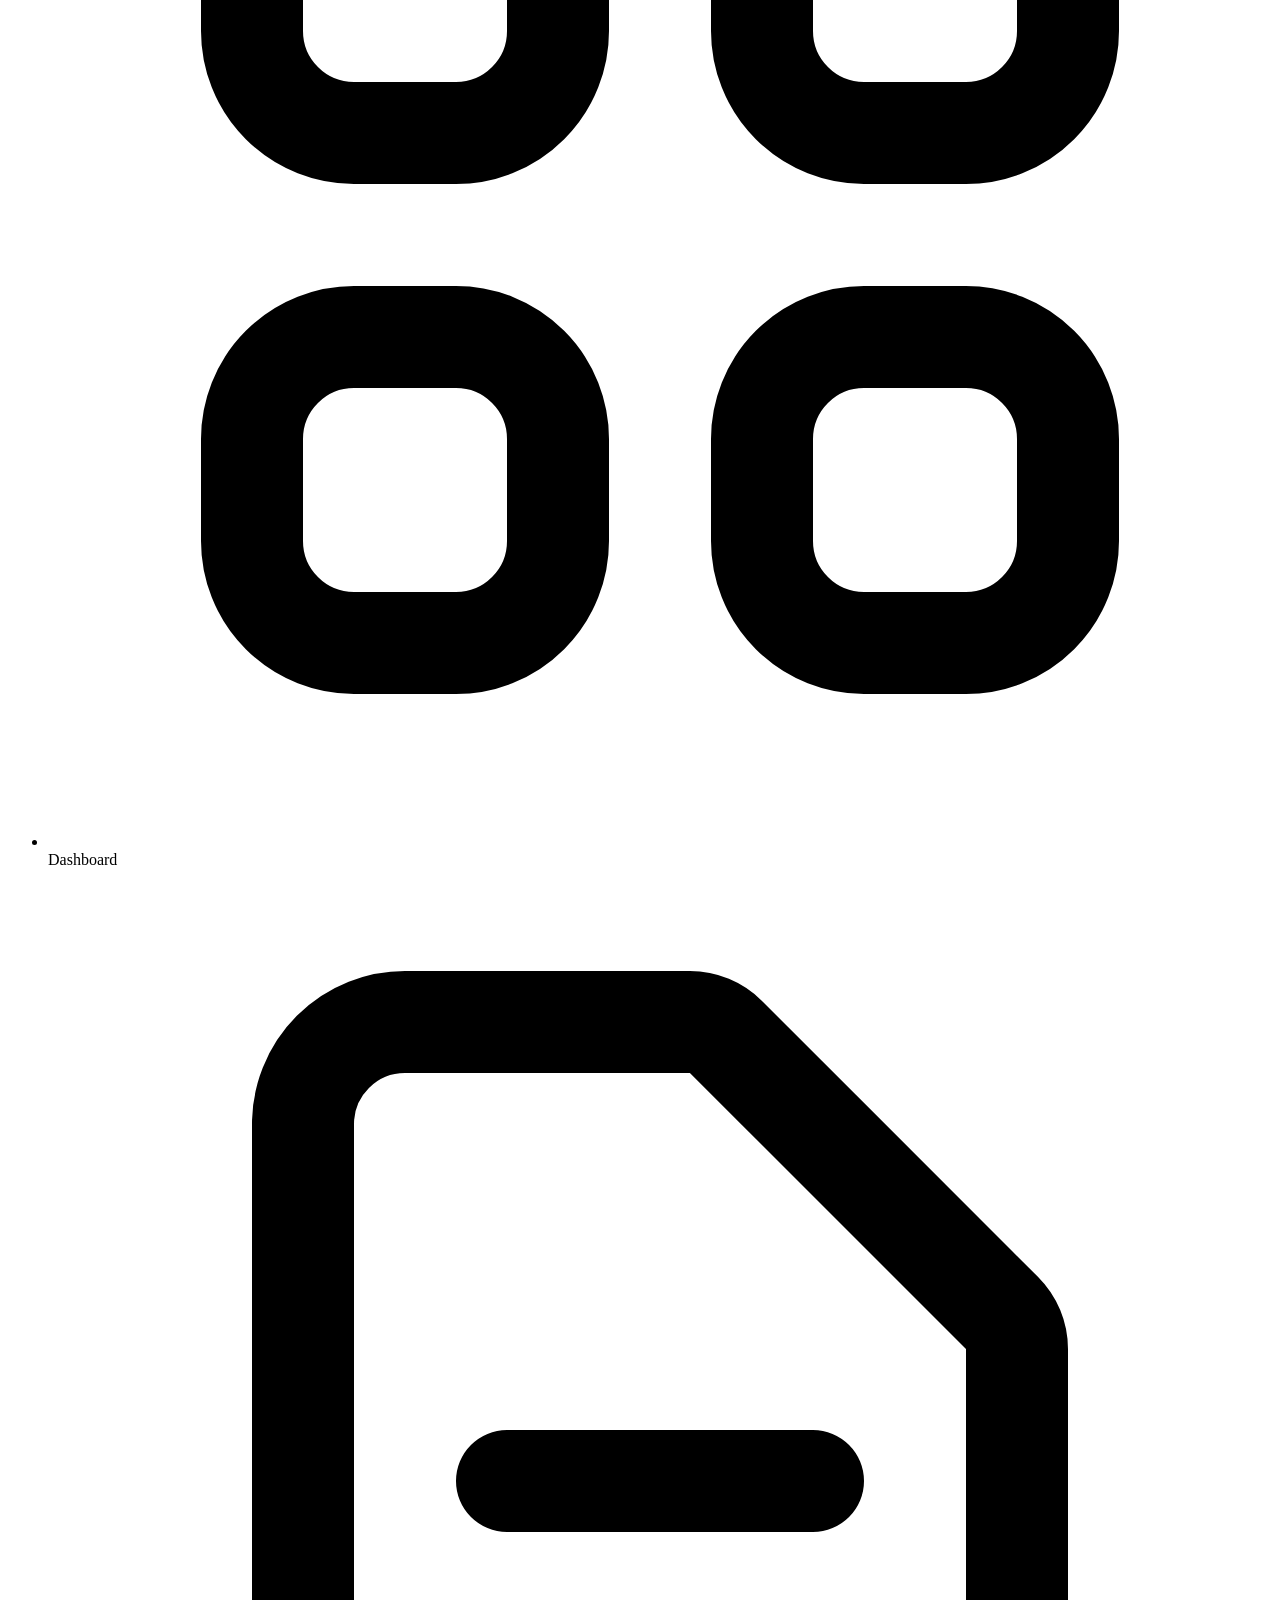
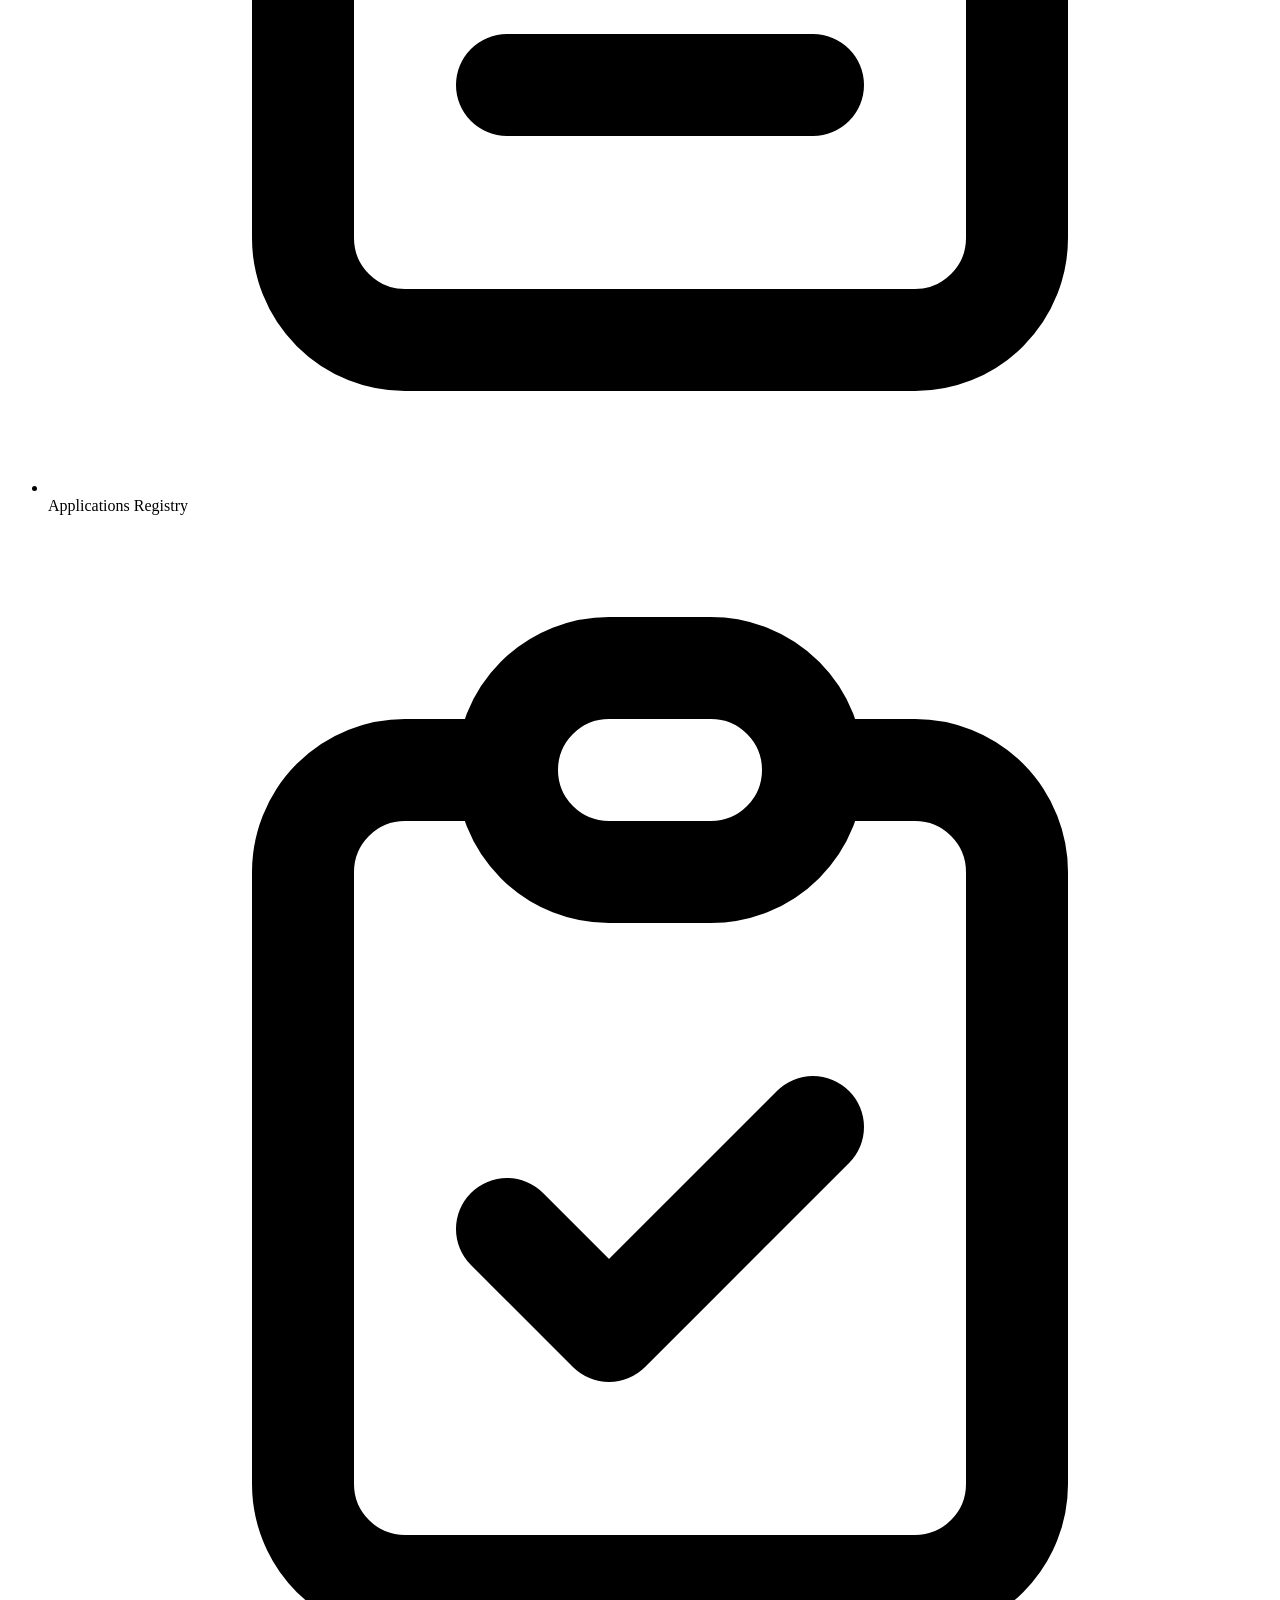
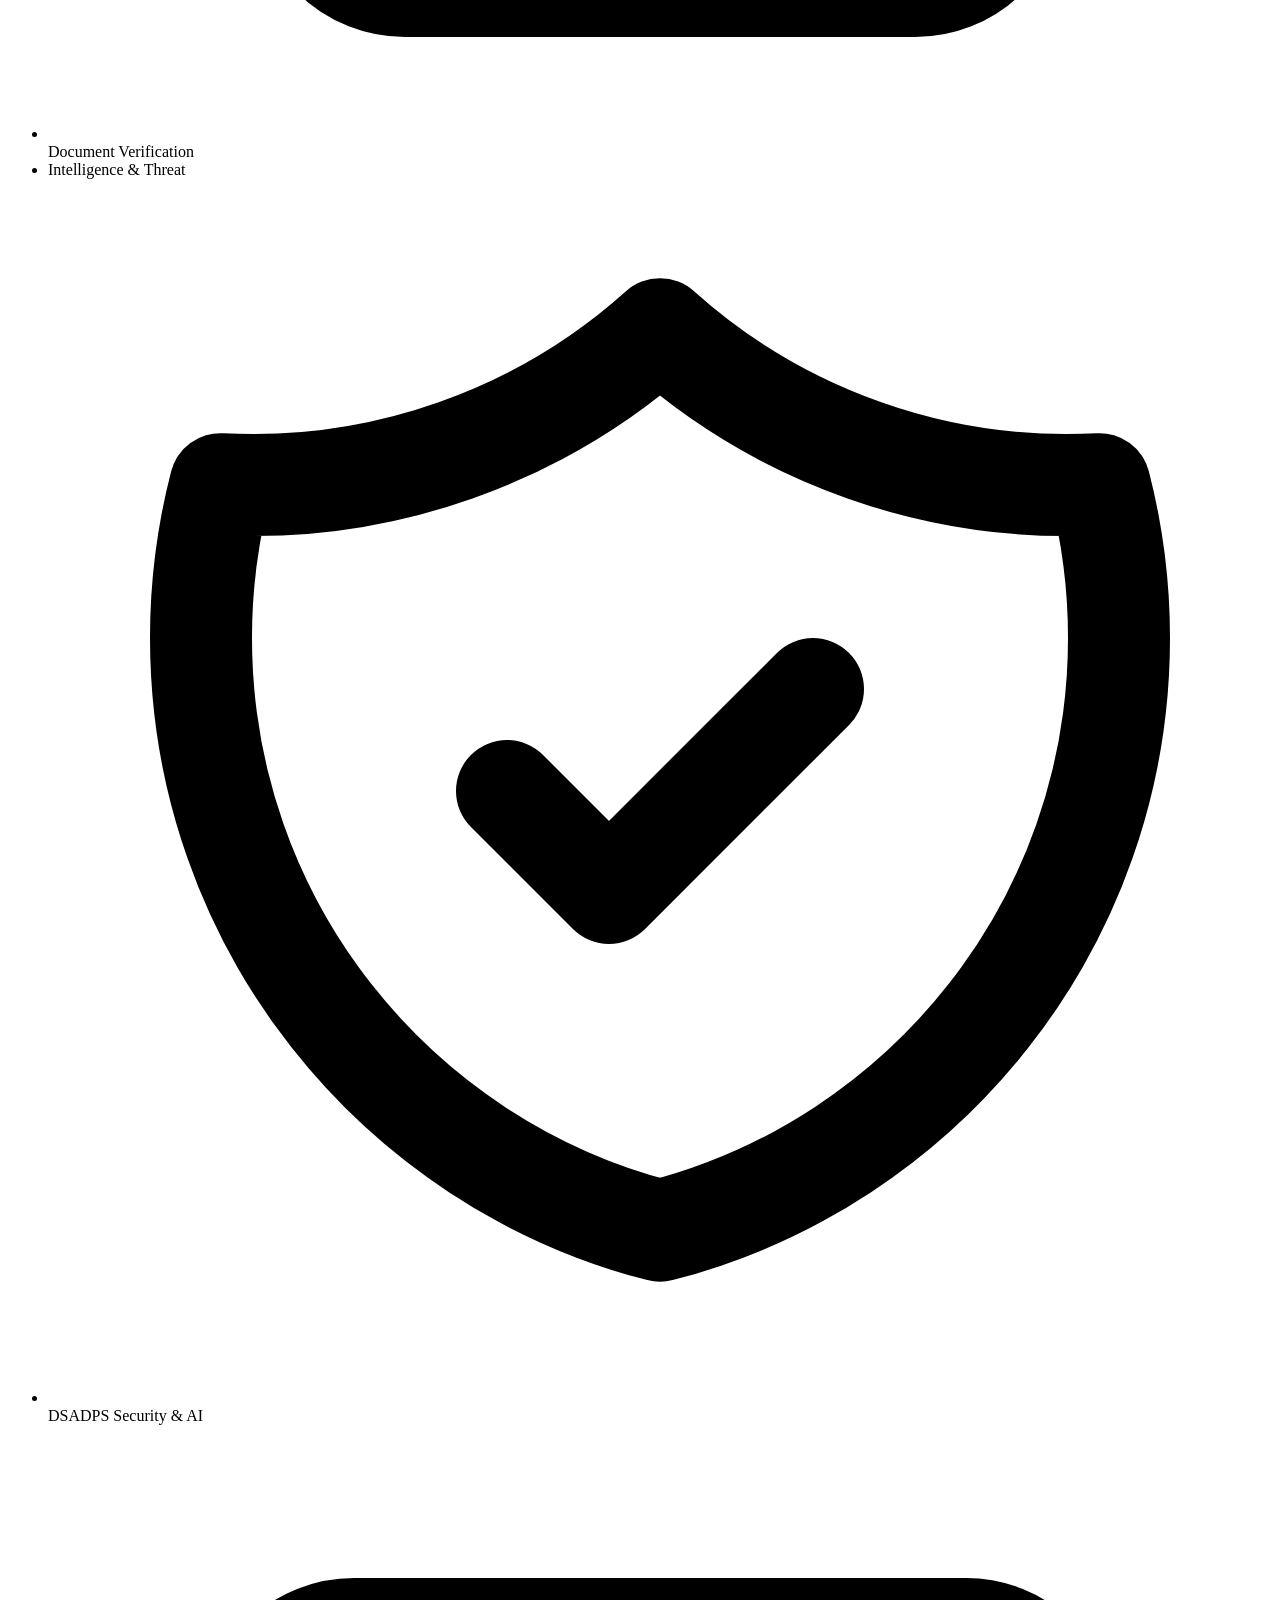
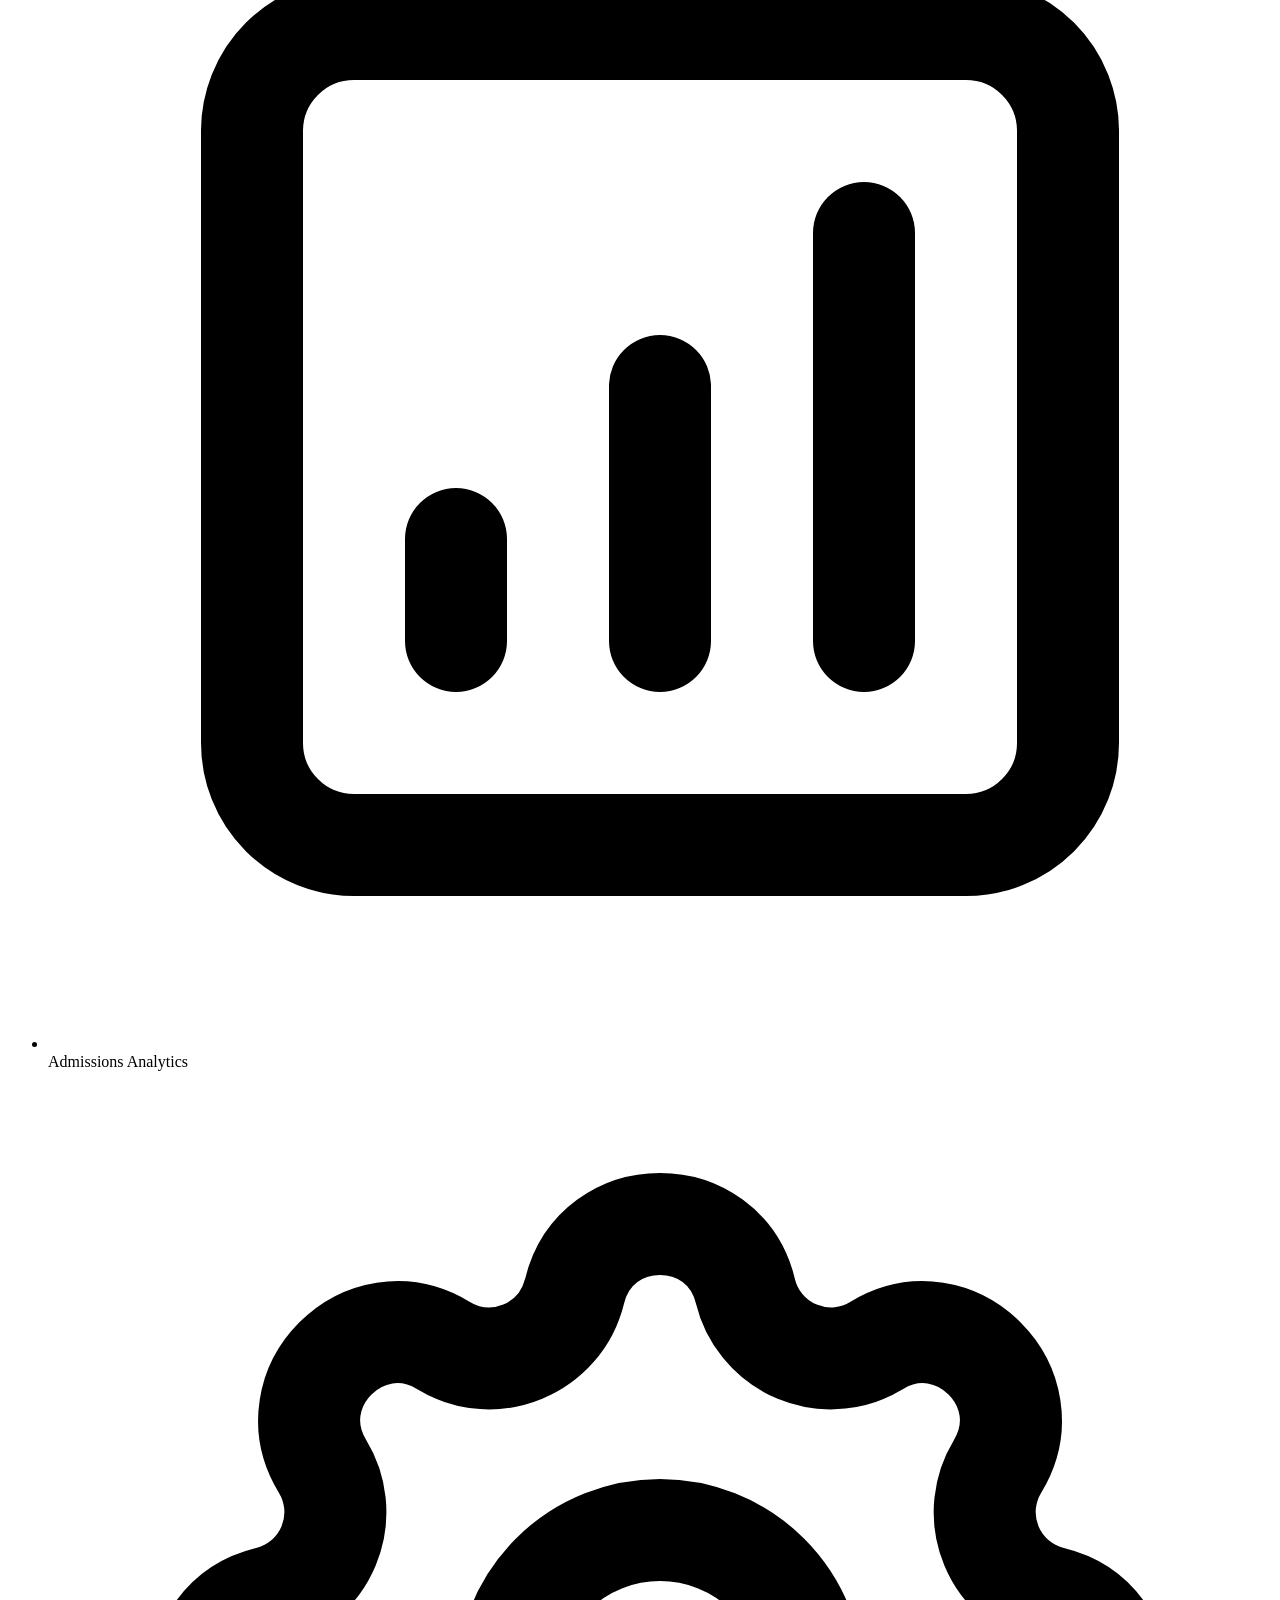
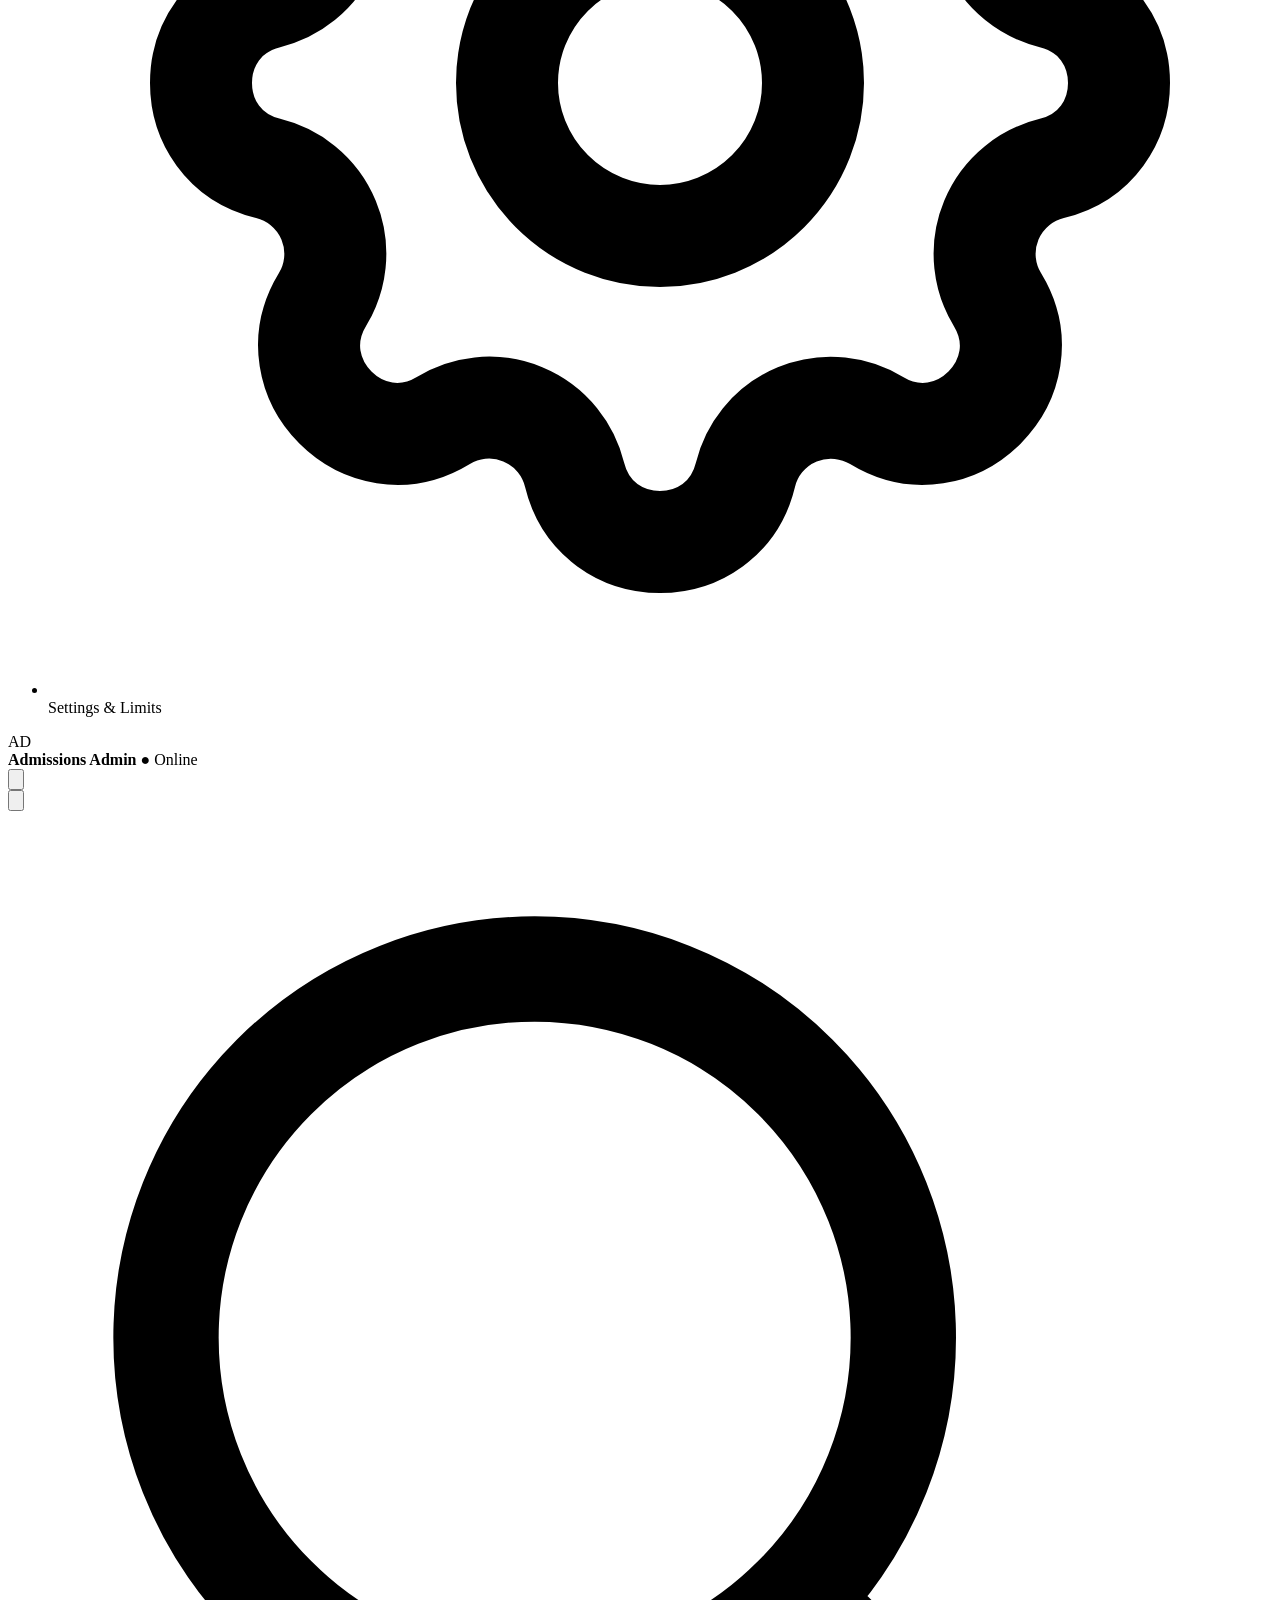
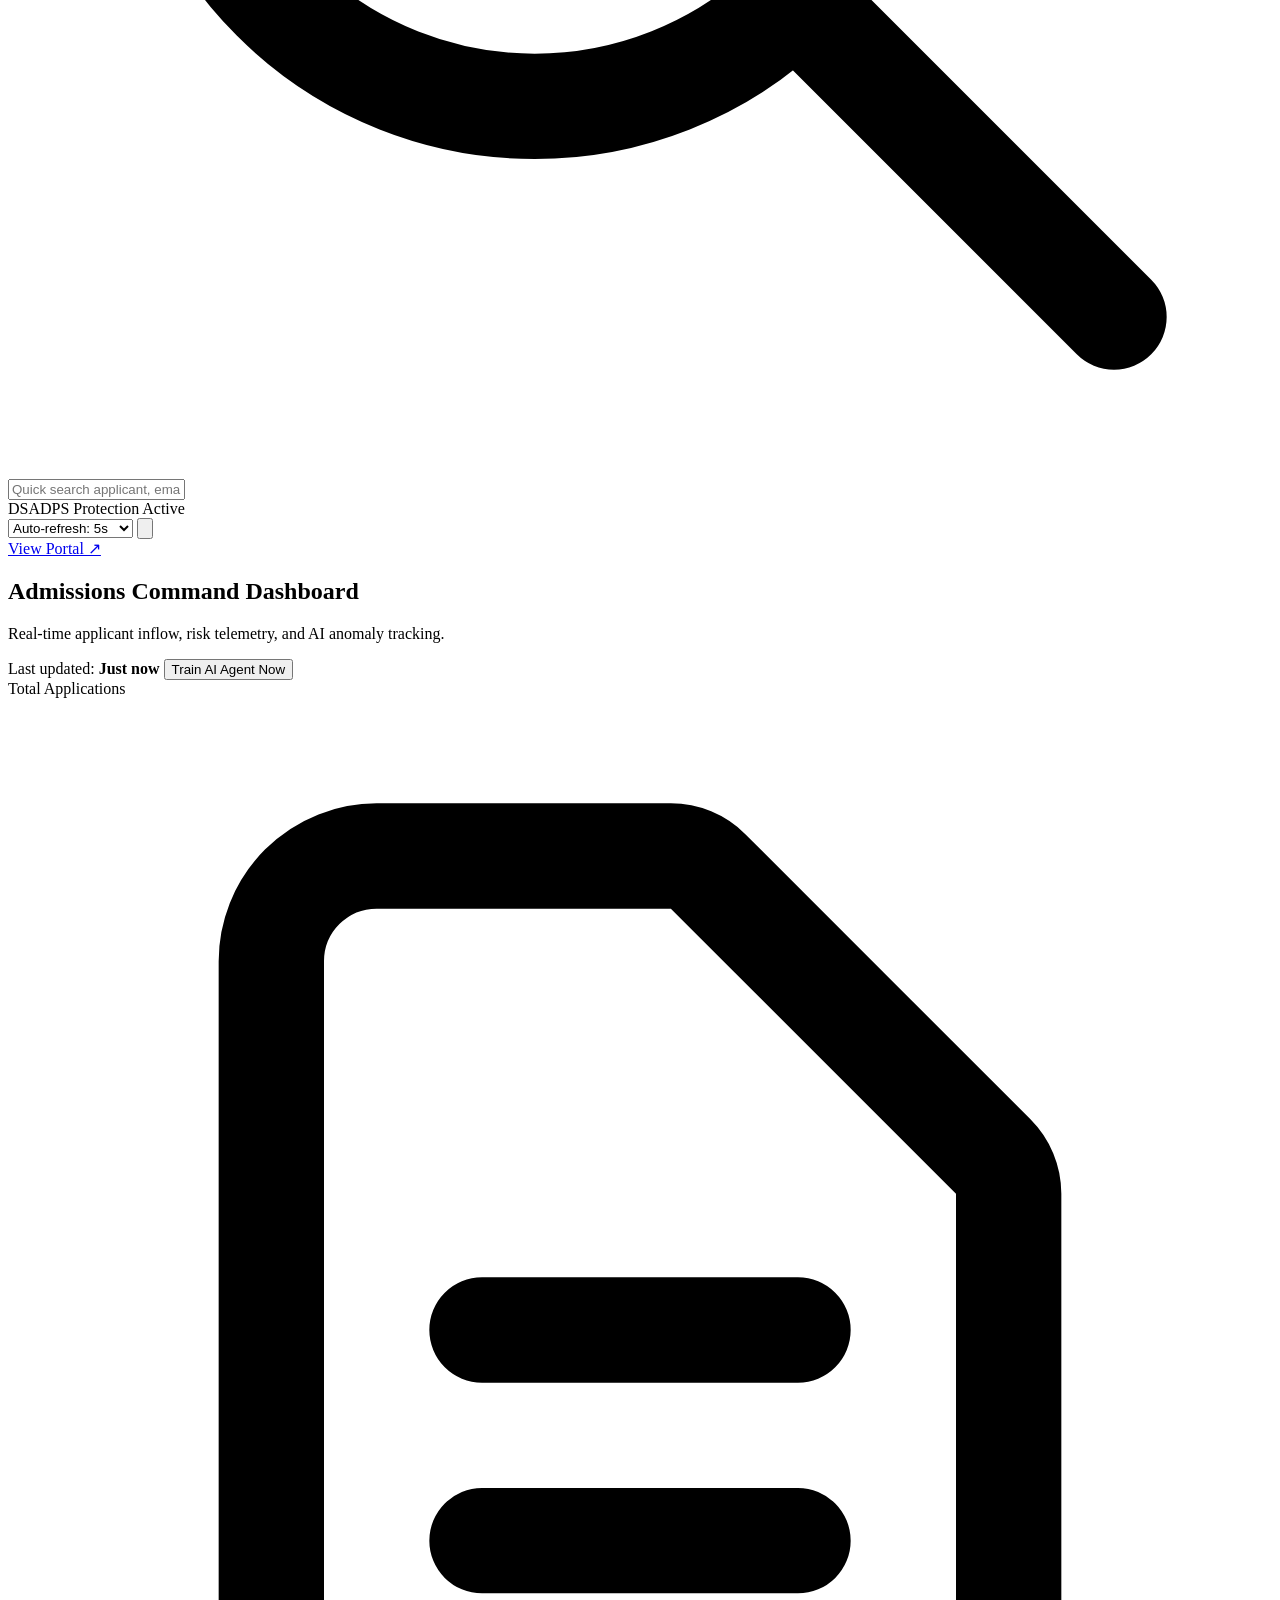
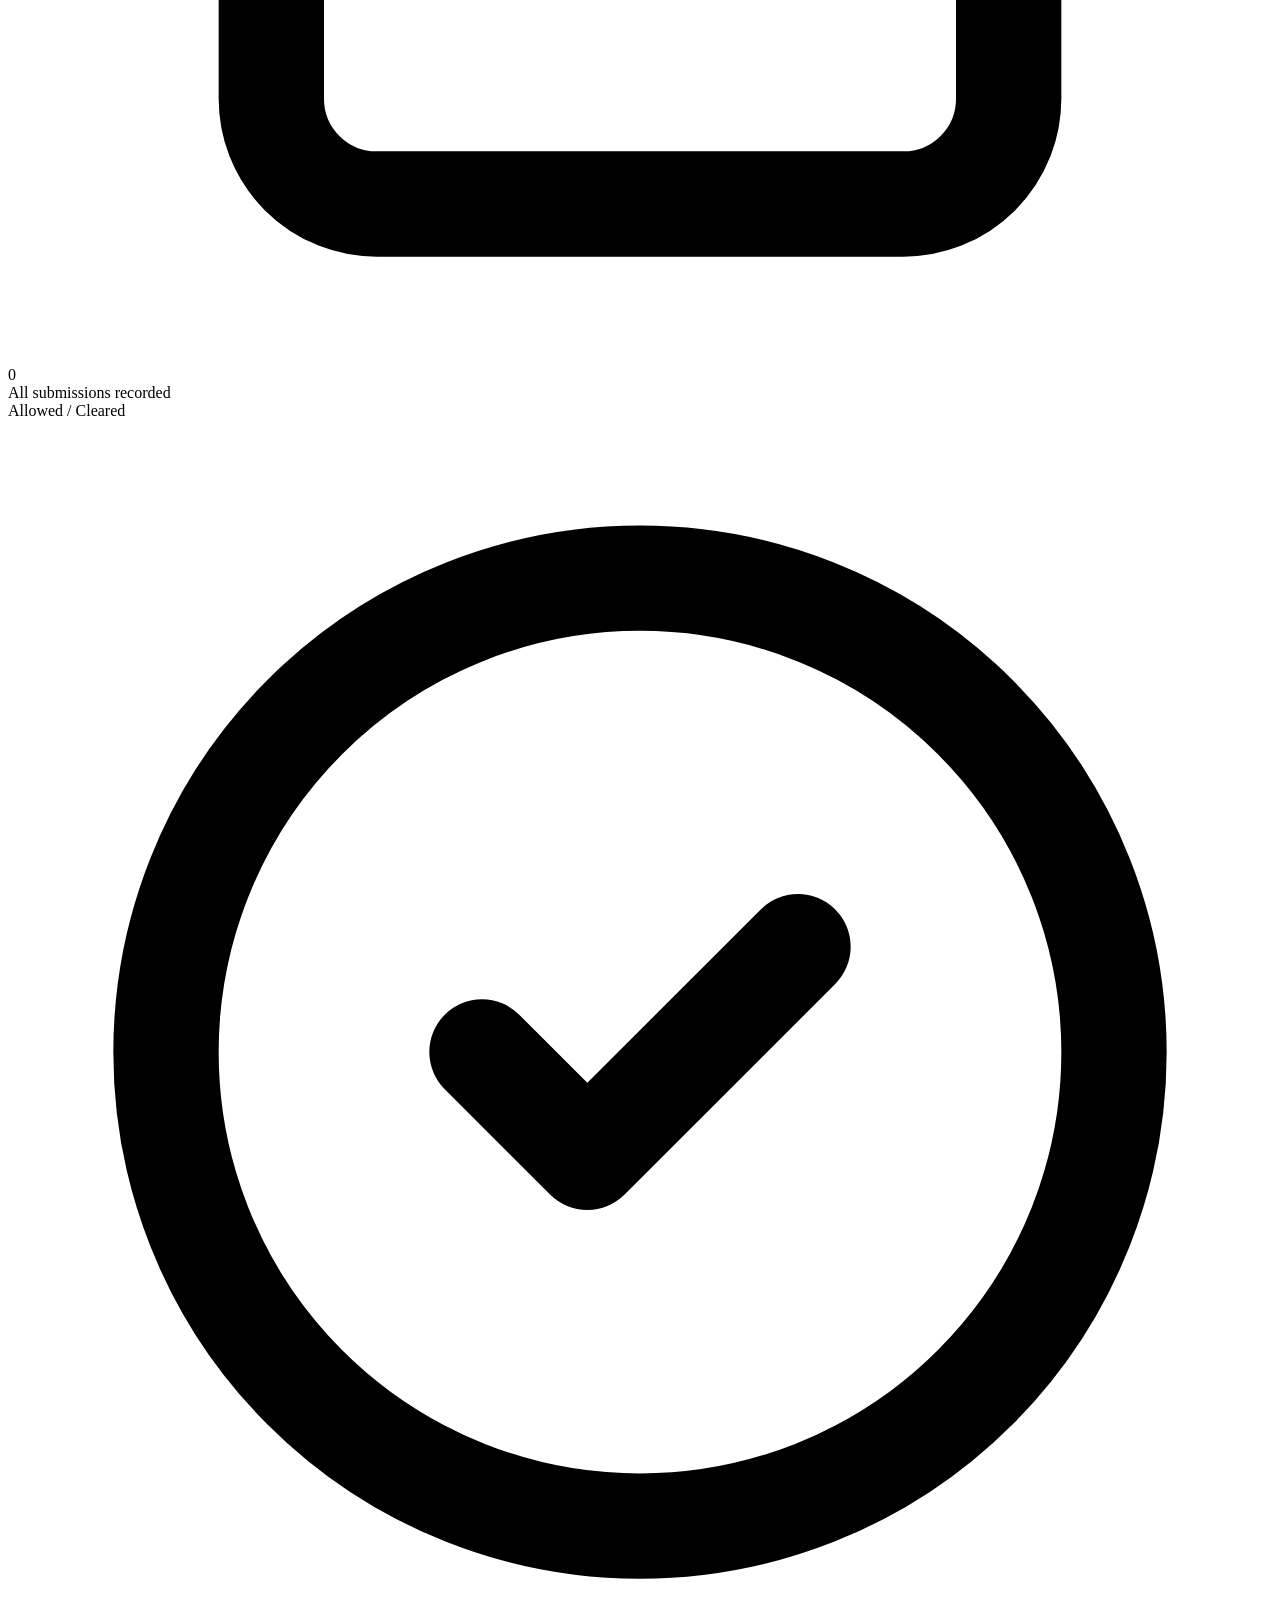
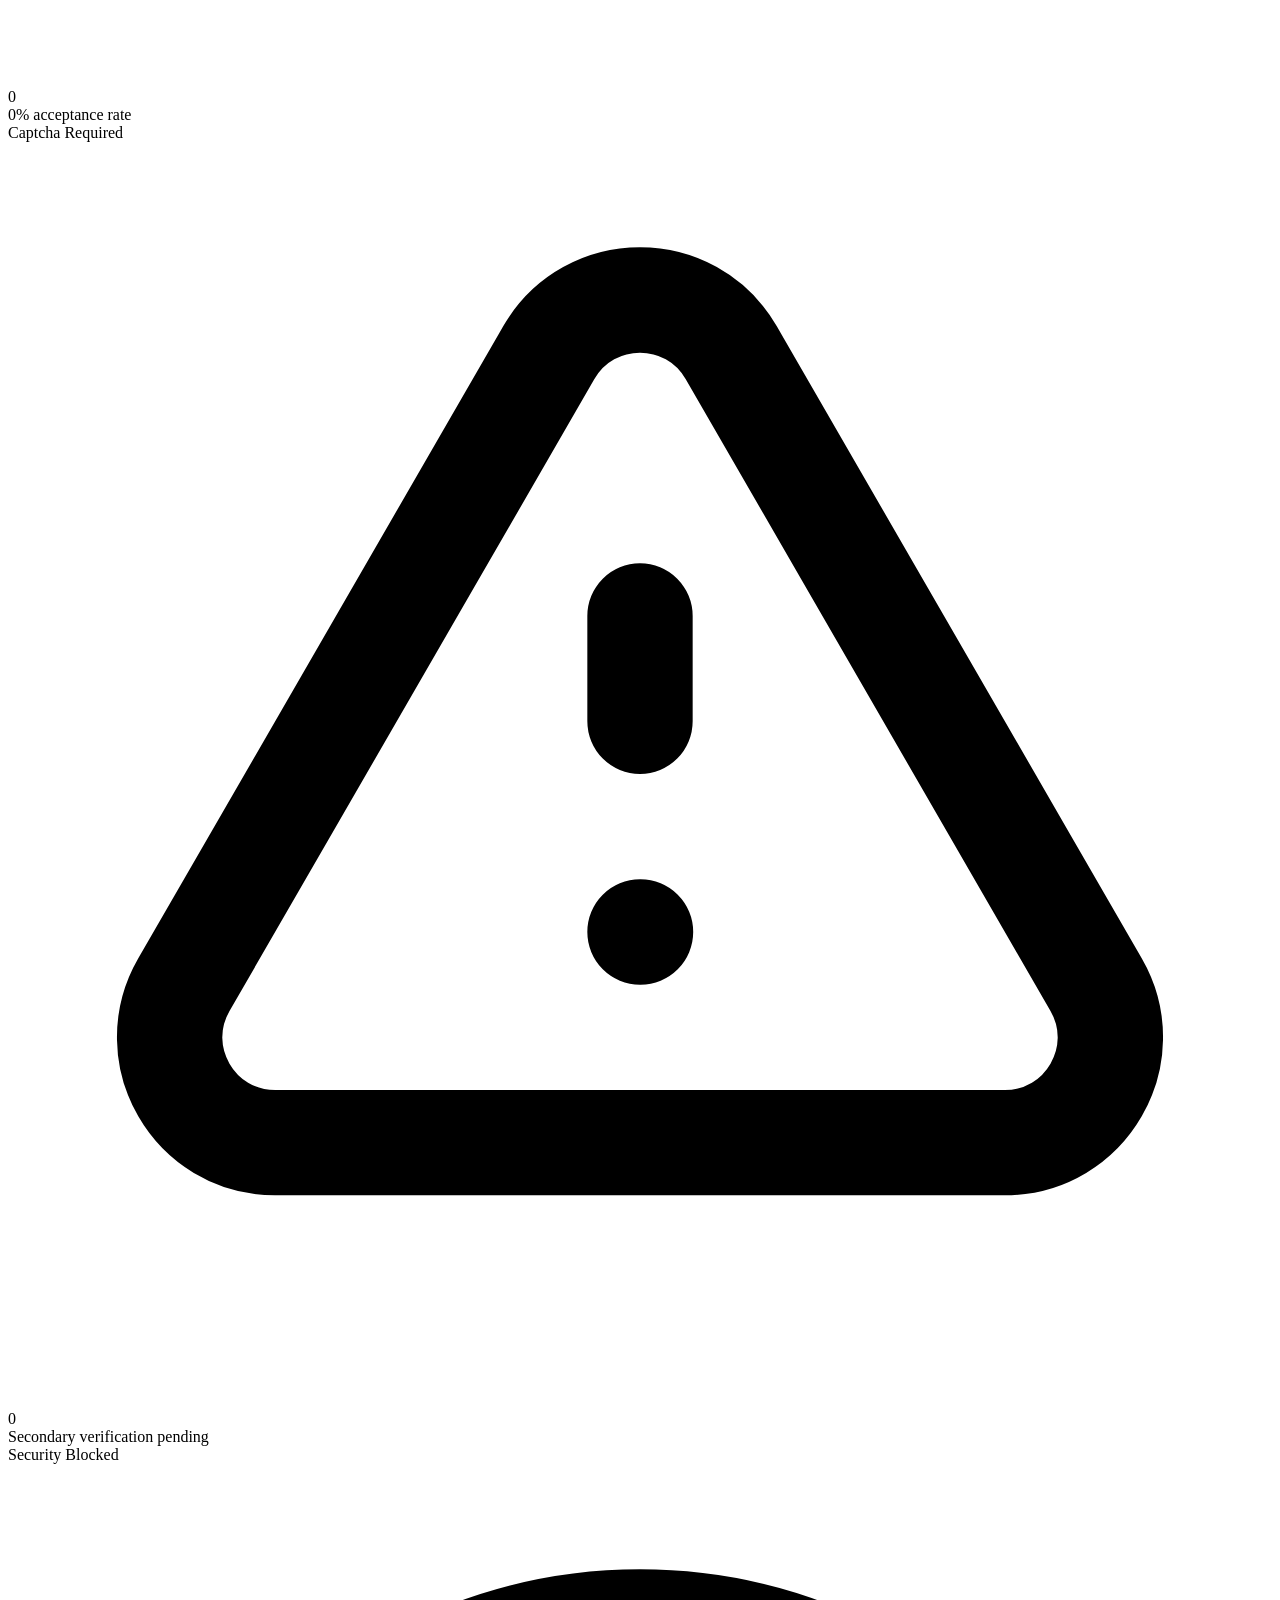
==== commit afdd59d7: "refactor: move inline styles to CSS classes and tokens" ====
--- a/app/static/index.html
+++ b/app/static/index.html
@@ -16,23 +16,23 @@
   <!-- ====================================================================
        AUTHENTICATION VIEW (Sign In)
        ==================================================================== -->
-  <div id="loginView" style="display: flex; align-items: center; justify-content: center; min-height: 100vh; width: 100%; background: linear-gradient(135deg, var(--navy-950) 0%, var(--navy-900) 100%); padding: 24px; position: fixed; top: 0; left: 0; z-index: 999;">
-    <div class="card" style="max-width: 440px; width: 100%; box-shadow: var(--shadow-xl); border: 1px solid var(--navy-700); background: #ffffff; padding: 36px;">
+  <div id="loginView" class="d-flex items-center justify-center min-h-screen w-100pct p-24 pos-fixed top-0 left-0 z-999 login-bg-gradient">
+    <div class="card maxw-440 w-100pct shadow-xl bd-1-solid-navy-700 bg-white p-36">
       
-      <div style="display: flex; align-items: center; gap: 12px; margin-bottom: 24px;">
-        <div class="brand-crest" style="width: 44px; height: 44px;">
-          <svg style="width: 26px; height: 26px;" fill="none" viewBox="0 0 24 24" stroke="currentColor">
+      <div class="d-flex items-center gap-px-12 mb-24">
+        <div class="brand-crest w-44px h-44px">
+          <svg class="w-26px h-26px" fill="none" viewBox="0 0 24 24" stroke="currentColor">
             <path stroke-linecap="round" stroke-linejoin="round" stroke-width="2" d="M12 14l9-5-9-5-9 5 9 5z" />
             <path stroke-linecap="round" stroke-linejoin="round" stroke-width="2" d="M12 14l6.16-3.422a12.083 12.083 0 01.665 6.479A11.952 11.952 0 0012 20.055a11.952 11.952 0 00-6.824-2.998 12.078 12.078 0 01.665-6.479L12 14z" />
           </svg>
         </div>
         <div>
-          <h3 style="font-size: 1.25rem; color: var(--navy-900);">Northstar University</h3>
-          <span style="font-size: 0.75rem; text-transform: uppercase; font-weight: 700; color: var(--brand-blue); letter-spacing: 0.05em;">Admissions Command Console</span>
-        </div>
-      </div>
-
-      <p style="font-size: 0.875rem; color: var(--text-secondary); margin-bottom: 24px;">
+          <h3 class="fs-1_25 text-navy-900">Northstar University</h3>
+          <span class="fs-0_75 tt-uppercase fw-700 text-brand-blue ls-em-0_05">Admissions Command Console</span>
+        </div>
+      </div>
+
+      <p class="fs-0_875 text-secondary mb-24">
         Sign in to review applicant dossiers, inspect DSADPS security telemetry, and manage admission decisions.
       </p>
 
@@ -47,19 +47,19 @@
           <input type="password" id="adminPassword" class="form-control" value="123" required autocomplete="current-password">
         </div>
 
-        <div id="loginError" style="display: none; padding: 10px 14px; background: var(--danger-bg); border: 1px solid var(--danger-border); border-radius: var(--radius-sm); color: var(--danger); font-size: 0.825rem; font-weight: 600; margin-bottom: 18px;"></div>
-
-        <div style="background: var(--bg-card-subtle); padding: 10px 14px; border-radius: var(--radius-sm); font-size: 0.775rem; color: var(--text-muted); margin-bottom: 20px;">
+        <div id="loginError" class="hidden p-10-14 bg-danger-bg bd-1-solid-danger-border radius-sm text-danger fs-0_825 fw-600 mb-18"></div>
+
+        <div class="bg-card-subtle p-10-14 radius-sm fs-0_775 text-muted mb-20">
           💡 <strong>Demo Credentials:</strong> Username: <code>admin</code> / Password: <code>123</code> (configured in <code>.env</code>)
         </div>
 
-        <button type="submit" class="btn btn-primary btn-lg" style="width: 100%;">
+        <button type="submit" class="btn btn-primary btn-lg w-100pct">
           Sign In to Console →
         </button>
       </form>
 
-      <div style="margin-top: 24px; text-align: center; border-top: 1px solid var(--border-light); padding-top: 18px;">
-        <a href="/" style="font-size: 0.85rem; color: var(--text-secondary); font-weight: 600;">
+      <div class="mt-24 text-center bt-1-solid-border-light pt-18">
+        <a href="/" class="fs-0_85 text-secondary fw-600">
           ← Return to Student Admission Portal
         </a>
       </div>
@@ -69,13 +69,13 @@
   <!-- ====================================================================
        MAIN ADMIN APP LAYOUT (Authenticated)
        ==================================================================== -->
-  <div id="adminApp" style="display: none; width: 100%;">
+  <div id="adminApp" class="hidden w-100pct">
 
     <!-- Sidebar Navigation -->
     <aside class="admin-sidebar" id="adminSidebar">
       <div class="sidebar-brand">
         <div class="sidebar-crest">
-          <svg style="width: 20px; height: 20px;" fill="none" viewBox="0 0 24 24" stroke="currentColor">
+          <svg class="w-20px h-20px" fill="none" viewBox="0 0 24 24" stroke="currentColor">
             <path stroke-linecap="round" stroke-linejoin="round" stroke-width="2" d="M12 14l9-5-9-5-9 5 9 5z" />
             <path stroke-linecap="round" stroke-linejoin="round" stroke-width="2" d="M12 14l6.16-3.422a12.083 12.083 0 01.665 6.479A11.952 11.952 0 0012 20.055a11.952 11.952 0 00-6.824-2.998 12.078 12.078 0 01.665-6.479L12 14z" />
           </svg>
@@ -145,12 +145,12 @@
         <div class="flex items-center gap-3">
           <div class="sidebar-user-avatar">AD</div>
           <div>
-            <strong style="color: #ffffff; font-size: 0.825rem; display: block;">Admissions Admin</strong>
-            <span style="font-size: 0.725rem; color: #10B981;">● Online</span>
-          </div>
-        </div>
-        <button class="btn btn-ghost btn-sm" id="logoutBtn" title="Sign Out" style="color: #94A3B8; padding: 6px;">
-          <svg style="width: 18px; height: 18px;" fill="none" viewBox="0 0 24 24" stroke="currentColor">
+            <strong class="text-white fs-0_825 d-block">Admissions Admin</strong>
+            <span class="fs-0_725 text-success">● Online</span>
+          </div>
+        </div>
+        <button id="logoutBtn" title="Sign Out" class="btn btn-ghost btn-sm text-light p-6">
+          <svg class="w-18px h-18px" fill="none" viewBox="0 0 24 24" stroke="currentColor">
             <path stroke-linecap="round" stroke-linejoin="round" stroke-width="2" d="M17 16l4-4m0 0l-4-4m4 4H7m6 4v1a3 3 0 01-3 3H6a3 3 0 01-3-3V7a3 3 0 013-3h4a3 3 0 013 3v1" />
           </svg>
         </button>
@@ -163,8 +163,8 @@
       <!-- Top Navigation Bar -->
       <header class="admin-topbar">
         <div class="topbar-left">
-          <button class="btn btn-ghost btn-sm mobile-toggle" id="sidebarToggleBtn" style="display: none; padding: 8px;">
-            <svg style="width: 22px; height: 22px;" fill="none" viewBox="0 0 24 24" stroke="currentColor"><path stroke-linecap="round" stroke-linejoin="round" stroke-width="2" d="M4 6h16M4 12h16M4 18h16" /></svg>
+          <button id="sidebarToggleBtn" class="btn btn-ghost btn-sm mobile-toggle hidden p-8">
+            <svg class="w-22px h-22px" fill="none" viewBox="0 0 24 24" stroke="currentColor"><path stroke-linecap="round" stroke-linejoin="round" stroke-width="2" d="M4 6h16M4 12h16M4 18h16" /></svg>
           </button>
 
           <!-- Global Instant Search -->
@@ -177,20 +177,20 @@
         <div class="topbar-right">
           <!-- Engine Live Status -->
           <div class="engine-status-pill">
-            <span class="badge-dot" style="background: var(--success); box-shadow: 0 0 0 3px rgba(16, 185, 129, 0.3);"></span>
+            <span class="badge-dot bg-success ring-success"></span>
             <span>DSADPS Protection Active</span>
           </div>
 
           <!-- Polling Controls -->
           <div class="flex items-center gap-2">
-            <select id="pollIntervalSelect" class="form-control" style="padding: 6px 10px; font-size: 0.8rem; width: auto;">
+            <select id="pollIntervalSelect" class="form-control p-6-10 fs-0_8 w-auto">
               <option value="5000">Auto-refresh: 5s</option>
               <option value="15000">Auto-refresh: 15s</option>
               <option value="0">Paused</option>
             </select>
 
             <button class="btn btn-secondary btn-sm" id="manualRefreshBtn" title="Refresh Now">
-              <svg id="refreshSpinner" style="width: 14px; height: 14px;" fill="none" viewBox="0 0 24 24" stroke="currentColor"><path stroke-linecap="round" stroke-linejoin="round" stroke-width="2" d="M4 4v5h.582m15.356 2A8.001 8.001 0 004.582 9m0 0H9m11 11v-5h-.581m0 0a8.003 8.003 0 01-15.357-2m15.357 2H15" /></svg>
+              <svg id="refreshSpinner" class="w-14px h-14px" fill="none" viewBox="0 0 24 24" stroke="currentColor"><path stroke-linecap="round" stroke-linejoin="round" stroke-width="2" d="M4 4v5h.582m15.356 2A8.001 8.001 0 004.582 9m0 0H9m11 11v-5h-.581m0 0a8.003 8.003 0 01-15.357-2m15.357 2H15" /></svg>
             </button>
           </div>
 
@@ -208,13 +208,13 @@
              ================================================================ -->
         <div id="admin-tab-dashboard" class="admin-tab-pane">
           
-          <div class="flex items-center justify-between" style="margin-bottom: 24px; flex-wrap: wrap; gap: 12px;">
+          <div class="flex items-center justify-between mb-24 wrap-wrap gap-px-12">
             <div>
-              <h2 style="font-size: 1.6rem; color: var(--navy-900);">Admissions Command Dashboard</h2>
-              <p style="font-size: 0.875rem; color: var(--text-muted);">Real-time applicant inflow, risk telemetry, and AI anomaly tracking.</p>
+              <h2 class="fs-1_6 text-navy-900">Admissions Command Dashboard</h2>
+              <p class="fs-0_875 text-muted">Real-time applicant inflow, risk telemetry, and AI anomaly tracking.</p>
             </div>
             <div class="flex items-center gap-3">
-              <span style="font-size: 0.8rem; color: var(--text-muted);">Last updated: <strong id="lastRefreshedTime">Just now</strong></span>
+              <span class="fs-0_8 text-muted">Last updated: <strong id="lastRefreshedTime">Just now</strong></span>
               <button class="btn btn-primary btn-sm" id="trainAiBtn">
                 Train AI Agent Now
               </button>
@@ -226,8 +226,8 @@
             <div class="kpi-card">
               <div class="kpi-header">
                 <span class="kpi-title">Total Applications</span>
-                <div class="kpi-icon" style="background: #EFF6FF; color: var(--brand-blue);">
-                  <svg style="width: 18px; height: 18px;" fill="none" viewBox="0 0 24 24" stroke="currentColor"><path stroke-linecap="round" stroke-linejoin="round" stroke-width="2" d="M9 12h6m-6 4h6m2 5H7a2 2 0 01-2-2V5a2 2 0 012-2h5.586a1 1 0 01.707.293l5.414 5.414a1 1 0 01.293.707V19a2 2 0 01-2 2z" /></svg>
+                <div class="kpi-icon bg-brand-blue-tint-bg text-brand-blue">
+                  <svg class="w-18px h-18px" fill="none" viewBox="0 0 24 24" stroke="currentColor"><path stroke-linecap="round" stroke-linejoin="round" stroke-width="2" d="M9 12h6m-6 4h6m2 5H7a2 2 0 01-2-2V5a2 2 0 012-2h5.586a1 1 0 01.707.293l5.414 5.414a1 1 0 01.293.707V19a2 2 0 01-2 2z" /></svg>
                 </div>
               </div>
               <div class="kpi-value" id="kpiTotalApps">0</div>
@@ -237,8 +237,8 @@
             <div class="kpi-card">
               <div class="kpi-header">
                 <span class="kpi-title">Allowed / Cleared</span>
-                <div class="kpi-icon" style="background: #ECFDF5; color: var(--success);">
-                  <svg style="width: 18px; height: 18px;" fill="none" viewBox="0 0 24 24" stroke="currentColor"><path stroke-linecap="round" stroke-linejoin="round" stroke-width="2" d="M9 12l2 2 4-4m6 2a9 9 0 11-18 0 9 9 0 0118 0z" /></svg>
+                <div class="kpi-icon bg-success-bg text-success">
+                  <svg class="w-18px h-18px" fill="none" viewBox="0 0 24 24" stroke="currentColor"><path stroke-linecap="round" stroke-linejoin="round" stroke-width="2" d="M9 12l2 2 4-4m6 2a9 9 0 11-18 0 9 9 0 0118 0z" /></svg>
                 </div>
               </div>
               <div class="kpi-value" id="kpiAllowedApps">0</div>
@@ -248,8 +248,8 @@
             <div class="kpi-card">
               <div class="kpi-header">
                 <span class="kpi-title">Captcha Required</span>
-                <div class="kpi-icon" style="background: #FFFBEB; color: var(--warning);">
-                  <svg style="width: 18px; height: 18px;" fill="none" viewBox="0 0 24 24" stroke="currentColor"><path stroke-linecap="round" stroke-linejoin="round" stroke-width="2" d="M12 9v2m0 4h.01m-6.938 4h13.856c1.54 0 2.502-1.667 1.732-3L13.732 4c-.77-1.333-2.694-1.333-3.464 0L3.34 16c-.77 1.333.192 3 1.732 3z" /></svg>
+                <div class="kpi-icon bg-warning-bg text-warning">
+                  <svg class="w-18px h-18px" fill="none" viewBox="0 0 24 24" stroke="currentColor"><path stroke-linecap="round" stroke-linejoin="round" stroke-width="2" d="M12 9v2m0 4h.01m-6.938 4h13.856c1.54 0 2.502-1.667 1.732-3L13.732 4c-.77-1.333-2.694-1.333-3.464 0L3.34 16c-.77 1.333.192 3 1.732 3z" /></svg>
                 </div>
               </div>
               <div class="kpi-value" id="kpiCaptchaApps">0</div>
@@ -259,8 +259,8 @@
             <div class="kpi-card">
               <div class="kpi-header">
                 <span class="kpi-title">Security Blocked</span>
-                <div class="kpi-icon" style="background: #FEF2F2; color: var(--danger);">
-                  <svg style="width: 18px; height: 18px;" fill="none" viewBox="0 0 24 24" stroke="currentColor"><path stroke-linecap="round" stroke-linejoin="round" stroke-width="2" d="M18.364 18.364A9 9 0 005.636 5.636m12.728 12.728A9 9 0 015.636 5.636m12.728 12.728L5.636 5.636" /></svg>
+                <div class="kpi-icon bg-danger-bg text-danger">
+                  <svg class="w-18px h-18px" fill="none" viewBox="0 0 24 24" stroke="currentColor"><path stroke-linecap="round" stroke-linejoin="round" stroke-width="2" d="M18.364 18.364A9 9 0 005.636 5.636m12.728 12.728A9 9 0 015.636 5.636m12.728 12.728L5.636 5.636" /></svg>
                 </div>
               </div>
               <div class="kpi-value" id="kpiBlockedApps">0</div>
@@ -285,7 +285,7 @@
                   </button>
                 </div>
               </div>
-              <div id="weeklyTrendSvgContainer" style="height: 180px; width: 100%;"></div>
+              <div id="weeklyTrendSvgContainer" class="h-180px w-100pct"></div>
             </div>
 
             <div class="chart-card">
@@ -295,12 +295,12 @@
                   <span class="card-subtitle">Status ratio</span>
                 </div>
               </div>
-              <div id="donutChartContainer" style="padding-top: 10px;"></div>
+              <div id="donutChartContainer" class="pt-10"></div>
             </div>
           </div>
 
           <!-- Live Feed Section -->
-          <div class="card" style="box-shadow: var(--shadow-sm);">
+          <div class="card shadow-sm">
             <div class="card-header">
               <div>
                 <h3 class="card-title">Live Admission Activity & Screening Log</h3>
@@ -335,28 +335,28 @@
         <!-- ================================================================
              TAB 2: APPLICATIONS REGISTRY (Search & Filter)
              ================================================================ -->
-        <div id="admin-tab-applications" class="admin-tab-pane" style="display: none;">
+        <div id="admin-tab-applications" class="admin-tab-pane hidden">
           
-          <div class="flex items-center justify-between" style="margin-bottom: 20px; flex-wrap: wrap; gap: 12px;">
+          <div class="flex items-center justify-between mb-20 wrap-wrap gap-px-12">
             <div>
-              <h2 style="font-size: 1.6rem; color: var(--navy-900);">Applications Registry</h2>
-              <p style="font-size: 0.875rem; color: var(--text-muted);">Manage candidate profiles, academic records, and decision overrides.</p>
+              <h2 class="fs-1_6 text-navy-900">Applications Registry</h2>
+              <p class="fs-0_875 text-muted">Manage candidate profiles, academic records, and decision overrides.</p>
             </div>
             <div class="flex items-center gap-3">
-              <span id="applicationsTotalCount" style="font-size: 0.85rem; font-weight: 600; color: var(--text-muted);">Showing records</span>
+              <span id="applicationsTotalCount" class="fs-0_85 fw-600 text-muted">Showing records</span>
             </div>
           </div>
 
           <!-- Table Toolbar Controls -->
-          <div class="card" style="padding: 16px 20px; margin-bottom: 20px;">
-            <div class="table-toolbar" style="margin-bottom: 0;">
-              <div class="global-search" style="max-width: 320px;">
+          <div class="card p-16-20 mb-20">
+            <div class="table-toolbar mb-0">
+              <div class="global-search maxw-320">
                 <svg fill="none" viewBox="0 0 24 24" stroke="currentColor"><path stroke-linecap="round" stroke-linejoin="round" stroke-width="2" d="M21 21l-6-6m2-5a7 7 0 11-14 0 7 7 0 0114 0z" /></svg>
                 <input type="text" id="tableSearchInput" placeholder="Filter by name, email, IP, ref…">
               </div>
 
               <div class="filter-group">
-                <select id="statusFilterSelect" class="form-control" style="width: auto; padding: 8px 12px; font-size: 0.85rem;">
+                <select id="statusFilterSelect" class="form-control w-auto p-8-12 fs-0_85">
                   <option value="all">All Statuses</option>
                   <option value="allow">Allowed (Cleared)</option>
                   <option value="captcha">Captcha (Secondary Review)</option>
@@ -364,7 +364,7 @@
                   <option value="spam">Confirmed Spam Only</option>
                 </select>
 
-                <select id="programFilterSelect" class="form-control" style="width: auto; padding: 8px 12px; font-size: 0.85rem;">
+                <select id="programFilterSelect" class="form-control w-auto p-8-12 fs-0_85">
                   <option value="all">All Degree Programs</option>
                   <option value="Computer Science">Computer Science & AI</option>
                   <option value="Data Science">Data Science</option>
@@ -372,7 +372,7 @@
                   <option value="Psychology">Psychology</option>
                 </select>
 
-                <select id="riskFilterSelect" class="form-control" style="width: auto; padding: 8px 12px; font-size: 0.85rem;">
+                <select id="riskFilterSelect" class="form-control w-auto p-8-12 fs-0_85">
                   <option value="all">All Risk Levels</option>
                   <option value="low">Low Risk (&lt; 40)</option>
                   <option value="med">Medium Risk (40–80)</option>
@@ -407,15 +407,15 @@
         <!-- ================================================================
              TAB 3: DOCUMENT VERIFICATION HUB
              ================================================================ -->
-        <div id="admin-tab-documents" class="admin-tab-pane" style="display: none;">
-          <div class="flex items-center justify-between" style="margin-bottom: 24px;">
+        <div id="admin-tab-documents" class="admin-tab-pane hidden">
+          <div class="flex items-center justify-between mb-24">
             <div>
-              <h2 style="font-size: 1.6rem; color: var(--navy-900);">Document Verification Queue</h2>
-              <p style="font-size: 0.875rem; color: var(--text-muted);">Audit high school marksheets, transcripts, and official photo ID uploads.</p>
-            </div>
-          </div>
-
-          <div class="grid grid-cols-4" id="verificationCardsGrid" style="gap: 20px;">
+              <h2 class="fs-1_6 text-navy-900">Document Verification Queue</h2>
+              <p class="fs-0_875 text-muted">Audit high school marksheets, transcripts, and official photo ID uploads.</p>
+            </div>
+          </div>
+
+          <div id="verificationCardsGrid" class="grid grid-cols-4 gap-px-20">
             <!-- Dynamically populated -->
           </div>
         </div>
@@ -423,25 +423,25 @@
         <!-- ================================================================
              TAB 4: SECURITY & DSADPS INTELLIGENCE
              ================================================================ -->
-        <div id="admin-tab-security" class="admin-tab-pane" style="display: none;">
+        <div id="admin-tab-security" class="admin-tab-pane hidden">
           
-          <div class="flex items-center justify-between" style="margin-bottom: 24px;">
+          <div class="flex items-center justify-between mb-24">
             <div>
-              <h2 style="font-size: 1.6rem; color: var(--navy-900);">DSADPS Threat Intelligence Console</h2>
-              <p style="font-size: 0.875rem; color: var(--text-muted);">Data Shuffling Attack Detection & Prevention System Controls</p>
-            </div>
-          </div>
-
-          <div class="grid grid-cols-2" style="gap: 24px; margin-bottom: 24px;">
+              <h2 class="fs-1_6 text-navy-900">DSADPS Threat Intelligence Console</h2>
+              <p class="fs-0_875 text-muted">Data Shuffling Attack Detection & Prevention System Controls</p>
+            </div>
+          </div>
+
+          <div class="grid grid-cols-2 gap-px-24 mb-24">
             <!-- AI Isolation Forest Card -->
             <div class="card">
-              <span class="badge badge-info" style="margin-bottom: 8px;">Unsupervised ML</span>
-              <h3 style="font-size: 1.15rem; color: var(--navy-900); margin-bottom: 6px;">Isolation Forest Anomaly Model</h3>
-              <p style="font-size: 0.85rem; color: var(--text-secondary); margin-bottom: 16px;">
+              <span class="badge badge-info mb-8">Unsupervised ML</span>
+              <h3 class="fs-1_15 text-navy-900 mb-6">Isolation Forest Anomaly Model</h3>
+              <p class="fs-0_85 text-secondary mb-16">
                 Trained exclusively on approved normal applicant submissions to detect statistical anomalies in packet size and velocity.
               </p>
-              <div style="background: var(--bg-card-subtle); padding: 14px; border-radius: var(--radius-md); font-size: 0.85rem; margin-bottom: 16px;">
-                <div class="flex items-center justify-between" style="margin-bottom: 6px;">
+              <div class="bg-card-subtle p-14 radius-md fs-0_85 mb-16">
+                <div class="flex items-center justify-between mb-6">
                   <span>Status:</span>
                   <strong id="secAiTrained">Checking…</strong>
                 </div>
@@ -450,24 +450,24 @@
                   <strong id="secAiSamples">0 / 20</strong>
                 </div>
               </div>
-              <button class="btn btn-primary btn-sm" style="width: 100%;" id="trainAiBtn">
+              <button class="btn btn-primary btn-sm w-100pct" id="trainAiBtn">
                 Train Isolation Forest
               </button>
             </div>
 
             <!-- XGBoost Supervised Classifier Card -->
             <div class="card">
-              <span class="badge badge-success" style="margin-bottom: 8px;">Supervised ML</span>
-              <h3 style="font-size: 1.15rem; color: var(--navy-900); margin-bottom: 6px;">XGBoost Fraud Classifier</h3>
-              <p style="font-size: 0.85rem; color: var(--text-secondary); margin-bottom: 16px;">
+              <span class="badge badge-success mb-8">Supervised ML</span>
+              <h3 class="fs-1_15 text-navy-900 mb-6">XGBoost Fraud Classifier</h3>
+              <p class="fs-0_85 text-secondary mb-16">
                 Supervised gradient-boosted classifier trained on labeled data (allow/captcha/block) with 8 engineered features.
               </p>
-              <div style="background: var(--bg-card-subtle); padding: 14px; border-radius: var(--radius-md); font-size: 0.85rem; margin-bottom: 16px;">
-                <div class="flex items-center justify-between" style="margin-bottom: 6px;">
+              <div class="bg-card-subtle p-14 radius-md fs-0_85 mb-16">
+                <div class="flex items-center justify-between mb-6">
                   <span>Status:</span>
                   <strong id="secXgbTrained">Checking…</strong>
                 </div>
-                <div class="flex items-center justify-between" style="margin-bottom: 6px;">
+                <div class="flex items-center justify-between mb-6">
                   <span>Training Samples:</span>
                   <strong id="secXgbSamples">0 / 30</strong>
                 </div>
@@ -476,40 +476,40 @@
                   <strong id="secXgbAccuracy">—</strong>
                 </div>
               </div>
-              <button class="btn btn-primary btn-sm" style="width: 100%;" id="trainXgbBtn">
+              <button class="btn btn-primary btn-sm w-100pct" id="trainXgbBtn">
                 Train XGBoost Model
               </button>
             </div>
           </div>
 
-          <div class="grid grid-cols-2" style="gap: 24px; margin-bottom: 30px;">
+          <div class="grid grid-cols-2 gap-px-24 mb-30">
 
             <!-- REQ-12 Safe Spam Cleanup Card -->
             <div class="card">
-              <span class="badge badge-danger" style="margin-bottom: 8px;">REQ-12 Compliance</span>
-              <h3 style="font-size: 1.15rem; color: var(--navy-900); margin-bottom: 6px;">Safe Spam Cleanup</h3>
-              <p style="font-size: 0.85rem; color: var(--text-secondary); margin-bottom: 16px;">
+              <span class="badge badge-danger mb-8">REQ-12 Compliance</span>
+              <h3 class="fs-1_15 text-navy-900 mb-6">Safe Spam Cleanup</h3>
+              <p class="fs-0_85 text-secondary mb-16">
                 Only applications explicitly flagged as <code>confirmed_spam=true</code> by an admin can be deleted. Audit logs are preserved permanently.
               </p>
-              <div style="background: #FEF2F2; padding: 14px; border-radius: var(--radius-md); font-size: 0.85rem; margin-bottom: 16px; color: var(--danger-text);">
+              <div class="bg-danger-bg p-14 radius-md fs-0_85 mb-16 text-danger-text">
                 <div class="flex items-center justify-between">
                   <span>Marked for Deletion:</span>
                   <strong id="secSpamRecordsCount">0 records</strong>
                 </div>
               </div>
-              <button class="btn btn-danger btn-sm" style="width: 100%;" id="openCleanupModalBtn">
+              <button class="btn btn-danger btn-sm w-100pct" id="openCleanupModalBtn">
                 Purge Confirmed Spam Records
               </button>
             </div>
 
             <!-- Export Center Card -->
             <div class="card">
-              <span class="badge badge-success" style="margin-bottom: 8px;">REQ-11 Reporting</span>
-              <h3 style="font-size: 1.15rem; color: var(--navy-900); margin-bottom: 6px;">Audit Reports & Exports</h3>
-              <p style="font-size: 0.85rem; color: var(--text-secondary); margin-bottom: 16px;">
+              <span class="badge badge-success mb-8">REQ-11 Reporting</span>
+              <h3 class="fs-1_15 text-navy-900 mb-6">Audit Reports & Exports</h3>
+              <p class="fs-0_85 text-secondary mb-16">
                 Download official midnight UTC compliance CSVs and weekly trend graphs generated from immutable audit logs.
               </p>
-              <div style="display: flex; flex-direction: column; gap: 8px;">
+              <div class="d-flex flexdir-column gap-px-8">
                 <button class="btn btn-secondary btn-sm" id="downloadCsvBtn">
                   Download Daily CSV (.csv)
                 </button>
@@ -522,19 +522,19 @@
 
           <!-- Explainable Risk Formula Breakdown -->
           <div class="card">
-            <h3 style="font-size: 1.1rem; color: var(--navy-900); margin-bottom: 12px;">Explainable Weighted Risk Score Architecture</h3>
-            <div class="grid grid-cols-3" style="gap: 16px;">
-              <div style="background: var(--bg-card-subtle); padding: 16px; border-radius: var(--radius-md);">
-                <strong style="color: var(--brand-blue); display: block; margin-bottom: 4px;">Per-IP Velocity (40% Weight)</strong>
-                <p style="font-size: 0.8rem; color: var(--text-secondary);">Triggers if an IP submits more than 3 applications in a 60-second window.</p>
-              </div>
-              <div style="background: var(--bg-card-subtle); padding: 16px; border-radius: var(--radius-md);">
-                <strong style="color: var(--brand-indigo); display: block; margin-bottom: 4px;">Duplicate Detection (30% Weight)</strong>
-                <p style="font-size: 0.8rem; color: var(--text-secondary);">Exact email match check and 90% name-similarity metric against registered database.</p>
-              </div>
-              <div style="background: var(--bg-card-subtle); padding: 16px; border-radius: var(--radius-md);">
-                <strong style="color: var(--success); display: block; margin-bottom: 4px;">Flood Velocity (30% Weight)</strong>
-                <p style="font-size: 0.8rem; color: var(--text-secondary);">Rolling 5-minute counter against configurable 700-submission flood threshold.</p>
+            <h3 class="fs-1_1 text-navy-900 mb-12">Explainable Weighted Risk Score Architecture</h3>
+            <div class="grid grid-cols-3 gap-px-16">
+              <div class="bg-card-subtle p-16 radius-md">
+                <strong class="text-brand-blue d-block mb-4">Per-IP Velocity (40% Weight)</strong>
+                <p class="fs-0_8 text-secondary">Triggers if an IP submits more than 3 applications in a 60-second window.</p>
+              </div>
+              <div class="bg-card-subtle p-16 radius-md">
+                <strong class="text-brand-indigo d-block mb-4">Duplicate Detection (30% Weight)</strong>
+                <p class="fs-0_8 text-secondary">Exact email match check and 90% name-similarity metric against registered database.</p>
+              </div>
+              <div class="bg-card-subtle p-16 radius-md">
+                <strong class="text-success d-block mb-4">Flood Velocity (30% Weight)</strong>
+                <p class="fs-0_8 text-secondary">Rolling 5-minute counter against configurable 700-submission flood threshold.</p>
               </div>
             </div>
           </div>
@@ -544,48 +544,48 @@
         <!-- ================================================================
              TAB 5: ADMISSIONS ANALYTICS
              ================================================================ -->
-        <div id="admin-tab-analytics" class="admin-tab-pane" style="display: none;">
-          <div class="flex items-center justify-between" style="margin-bottom: 24px;">
+        <div id="admin-tab-analytics" class="admin-tab-pane hidden">
+          <div class="flex items-center justify-between mb-24">
             <div>
-              <h2 style="font-size: 1.6rem; color: var(--navy-900);">Admissions Demographics & Program Analytics</h2>
-              <p style="font-size: 0.875rem; color: var(--text-muted);">Enrollment funnel metrics and academic demand distribution.</p>
-            </div>
-          </div>
-
-          <div class="grid grid-cols-2" style="gap: 24px;">
+              <h2 class="fs-1_6 text-navy-900">Admissions Demographics & Program Analytics</h2>
+              <p class="fs-0_875 text-muted">Enrollment funnel metrics and academic demand distribution.</p>
+            </div>
+          </div>
+
+          <div class="grid grid-cols-2 gap-px-24">
             <div class="card">
-              <h3 class="card-title" style="margin-bottom: 16px;">Applications by Academic Program</h3>
+              <h3 class="card-title mb-16">Applications by Academic Program</h3>
               <div id="programsChartContainer"></div>
             </div>
 
             <div class="card">
-              <h3 class="card-title" style="margin-bottom: 16px;">Enrollment Funnel Conversion</h3>
-              <div style="display: flex; flex-direction: column; gap: 14px;">
+              <h3 class="card-title mb-16">Enrollment Funnel Conversion</h3>
+              <div class="d-flex flexdir-column gap-px-14">
                 <div>
-                  <div class="flex items-center justify-between" style="font-size: 0.85rem; margin-bottom: 4px;">
+                  <div class="flex items-center justify-between fs-0_85 mb-4">
                     <strong>Portal Registrations Initiated</strong>
                     <span>100%</span>
                   </div>
-                  <div style="background: var(--bg-card-subtle); height: 8px; border-radius: 4px; overflow: hidden;">
-                    <div style="width: 100%; height: 100%; background: var(--brand-blue);"></div>
+                  <div class="bg-card-subtle h-8px radius-4 overflow-hidden">
+                    <div class="w-100pct h-100pct bg-brand-blue"></div>
                   </div>
                 </div>
                 <div>
-                  <div class="flex items-center justify-between" style="font-size: 0.85rem; margin-bottom: 4px;">
+                  <div class="flex items-center justify-between fs-0_85 mb-4">
                     <strong>Security Screening Cleared (DSADPS)</strong>
                     <span>88%</span>
                   </div>
-                  <div style="background: var(--bg-card-subtle); height: 8px; border-radius: 4px; overflow: hidden;">
-                    <div style="width: 88%; height: 100%; background: var(--brand-indigo);"></div>
+                  <div class="bg-card-subtle h-8px radius-4 overflow-hidden">
+                    <div class="w-88pct h-100pct bg-brand-indigo"></div>
                   </div>
                 </div>
                 <div>
-                  <div class="flex items-center justify-between" style="font-size: 0.85rem; margin-bottom: 4px;">
+                  <div class="flex items-center justify-between fs-0_85 mb-4">
                     <strong>Credentials Verified</strong>
                     <span>74%</span>
                   </div>
-                  <div style="background: var(--bg-card-subtle); height: 8px; border-radius: 4px; overflow: hidden;">
-                    <div style="width: 74%; height: 100%; background: var(--success);"></div>
+                  <div class="bg-card-subtle h-8px radius-4 overflow-hidden">
+                    <div class="w-74pct h-100pct bg-success"></div>
                   </div>
                 </div>
               </div>
@@ -596,39 +596,39 @@
         <!-- ================================================================
              TAB 6: SETTINGS & SYSTEM THRESHOLDS
              ================================================================ -->
-        <div id="admin-tab-settings" class="admin-tab-pane" style="display: none;">
-          <div class="flex items-center justify-between" style="margin-bottom: 24px;">
+        <div id="admin-tab-settings" class="admin-tab-pane hidden">
+          <div class="flex items-center justify-between mb-24">
             <div>
-              <h2 style="font-size: 1.6rem; color: var(--navy-900);">System Configuration & SRS Thresholds</h2>
-              <p style="font-size: 0.875rem; color: var(--text-muted);">Active environment settings defined in <code>config.py</code> and <code>.env</code>.</p>
-            </div>
-          </div>
-
-          <div class="card" style="max-width: 780px;">
-            <div style="display: grid; grid-template-columns: 1fr 1fr; gap: 16px; font-size: 0.875rem;">
-              <div style="background: var(--bg-card-subtle); padding: 14px; border-radius: var(--radius-md);">
-                <span style="color: var(--text-muted); font-size: 0.775rem;">Rapid Submission Window:</span>
-                <strong style="display: block; color: var(--navy-900);">60 seconds</strong>
-              </div>
-              <div style="background: var(--bg-card-subtle); padding: 14px; border-radius: var(--radius-md);">
-                <span style="color: var(--text-muted); font-size: 0.775rem;">Rapid Submission Limit:</span>
-                <strong style="display: block; color: var(--navy-900);">3 submissions / min</strong>
-              </div>
-              <div style="background: var(--bg-card-subtle); padding: 14px; border-radius: var(--radius-md);">
-                <span style="color: var(--text-muted); font-size: 0.775rem;">Flood Window:</span>
-                <strong style="display: block; color: var(--navy-900);">300 seconds (5 mins)</strong>
-              </div>
-              <div style="background: var(--bg-card-subtle); padding: 14px; border-radius: var(--radius-md);">
-                <span style="color: var(--text-muted); font-size: 0.775rem;">Flood Batch Limit:</span>
-                <strong style="display: block; color: var(--navy-900);">700 submissions</strong>
-              </div>
-              <div style="background: var(--bg-card-subtle); padding: 14px; border-radius: var(--radius-md);">
-                <span style="color: var(--text-muted); font-size: 0.775rem;">Captcha Threshold Score:</span>
-                <strong style="display: block; color: var(--warning);">Score 40–80</strong>
-              </div>
-              <div style="background: var(--bg-card-subtle); padding: 14px; border-radius: var(--radius-md);">
-                <span style="color: var(--text-muted); font-size: 0.775rem;">High Risk Block Threshold:</span>
-                <strong style="display: block; color: var(--danger);">&gt; Score 80</strong>
+              <h2 class="fs-1_6 text-navy-900">System Configuration & SRS Thresholds</h2>
+              <p class="fs-0_875 text-muted">Active environment settings defined in <code>config.py</code> and <code>.env</code>.</p>
+            </div>
+          </div>
+
+          <div class="card maxw-780">
+            <div class="d-grid grid-2-even gap-px-16 fs-0_875">
+              <div class="bg-card-subtle p-14 radius-md">
+                <span class="text-muted fs-0_775">Rapid Submission Window:</span>
+                <strong class="d-block text-navy-900">60 seconds</strong>
+              </div>
+              <div class="bg-card-subtle p-14 radius-md">
+                <span class="text-muted fs-0_775">Rapid Submission Limit:</span>
+                <strong class="d-block text-navy-900">3 submissions / min</strong>
+              </div>
+              <div class="bg-card-subtle p-14 radius-md">
+                <span class="text-muted fs-0_775">Flood Window:</span>
+                <strong class="d-block text-navy-900">300 seconds (5 mins)</strong>
+              </div>
+              <div class="bg-card-subtle p-14 radius-md">
+                <span class="text-muted fs-0_775">Flood Batch Limit:</span>
+                <strong class="d-block text-navy-900">700 submissions</strong>
+              </div>
+              <div class="bg-card-subtle p-14 radius-md">
+                <span class="text-muted fs-0_775">Captcha Threshold Score:</span>
+                <strong class="d-block text-warning">Score 40–80</strong>
+              </div>
+              <div class="bg-card-subtle p-14 radius-md">
+                <span class="text-muted fs-0_775">High Risk Block Threshold:</span>
+                <strong class="d-block text-danger">&gt; Score 80</strong>
               </div>
             </div>
           </div>
@@ -647,14 +647,14 @@
       
       <div class="drawer-header">
         <div>
-          <span class="badge badge-outline" id="dossierRefCode" style="font-family: var(--font-mono); margin-bottom: 4px;">CAP</span>
-          <h3 style="font-size: 1.25rem; color: var(--navy-900);" id="dossierCandidateName">Eleanor Vance</h3>
-          <span style="font-size: 0.8rem; color: var(--text-muted);" id="dossierCandidateEmail">eleanor.vance@example.com</span>
+          <span id="dossierRefCode" class="badge badge-outline font-mono mb-4">CAP</span>
+          <h3 class="fs-1_25 text-navy-900" id="dossierCandidateName">Eleanor Vance</h3>
+          <span class="fs-0_8 text-muted" id="dossierCandidateEmail">eleanor.vance@example.com</span>
         </div>
         <div class="flex items-center gap-2">
           <span class="badge badge-success" id="dossierStatusBadge">allow</span>
-          <button class="btn btn-ghost btn-sm" id="closeDossierBtn" style="padding: 6px;">
-            <svg style="width: 20px; height: 20px;" fill="none" viewBox="0 0 24 24" stroke="currentColor"><path stroke-linecap="round" stroke-linejoin="round" stroke-width="2" d="M6 18L18 6M6 6l12 12" /></svg>
+          <button id="closeDossierBtn" class="btn btn-ghost btn-sm p-6">
+            <svg class="w-20px h-20px" fill="none" viewBox="0 0 24 24" stroke="currentColor"><path stroke-linecap="round" stroke-linejoin="round" stroke-width="2" d="M6 18L18 6M6 6l12 12" /></svg>
           </button>
         </div>
       </div>
@@ -672,12 +672,12 @@
   <div class="modal-backdrop" id="spamCleanupModal">
     <div class="modal-content">
       <div class="card-header">
-        <h3 style="color: var(--danger); font-size: 1.25rem;">Safe Spam Cleanup (REQ-12)</h3>
-      </div>
-      <p style="font-size: 0.9rem; color: var(--text-secondary); line-height: 1.6; margin-bottom: 16px;">
-        You are about to permanently purge <strong id="cleanupTargetCount" style="color: var(--danger);">0</strong> applications explicitly marked as <code>confirmed_spam=true</code> by an admissions officer.
+        <h3 class="text-danger fs-1_25">Safe Spam Cleanup (REQ-12)</h3>
+      </div>
+      <p class="fs-0_9 text-secondary lh-1_6 mb-16">
+        You are about to permanently purge <strong id="cleanupTargetCount" class="text-danger">0</strong> applications explicitly marked as <code>confirmed_spam=true</code> by an admissions officer.
       </p>
-      <div style="background: #FEF2F2; border: 1px solid #FECACA; padding: 14px; border-radius: var(--radius-md); font-size: 0.825rem; color: #991B1B; margin-bottom: 24px;">
+      <div class="bg-danger-bg bd-1-solid-danger-border p-14 radius-md fs-0_825 text-danger-text mb-24">
         <strong>Audit Compliance Notice:</strong> Records in <code>flagged_activity_log</code> are retained permanently for legal and audit traceability. Only the unverified portal application row is removed.
       </div>
       <div class="flex items-center justify-end gap-3">
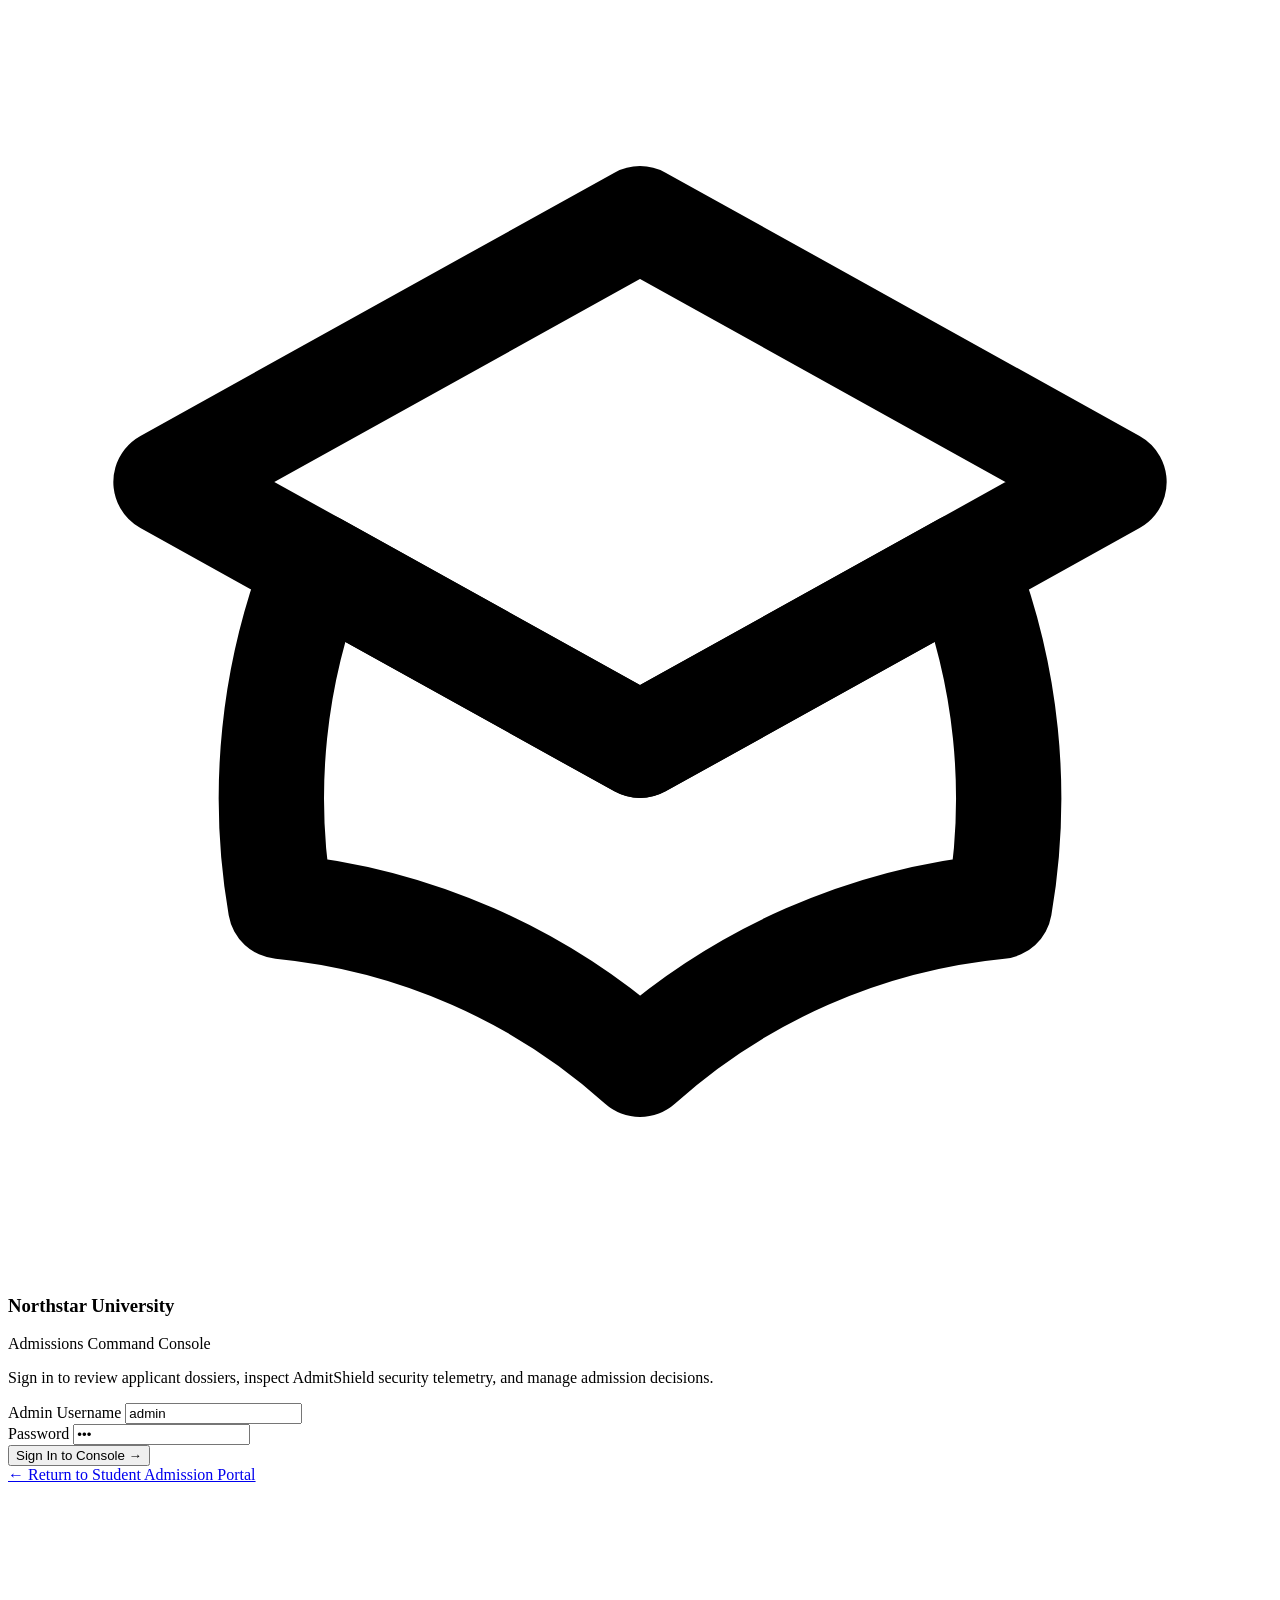
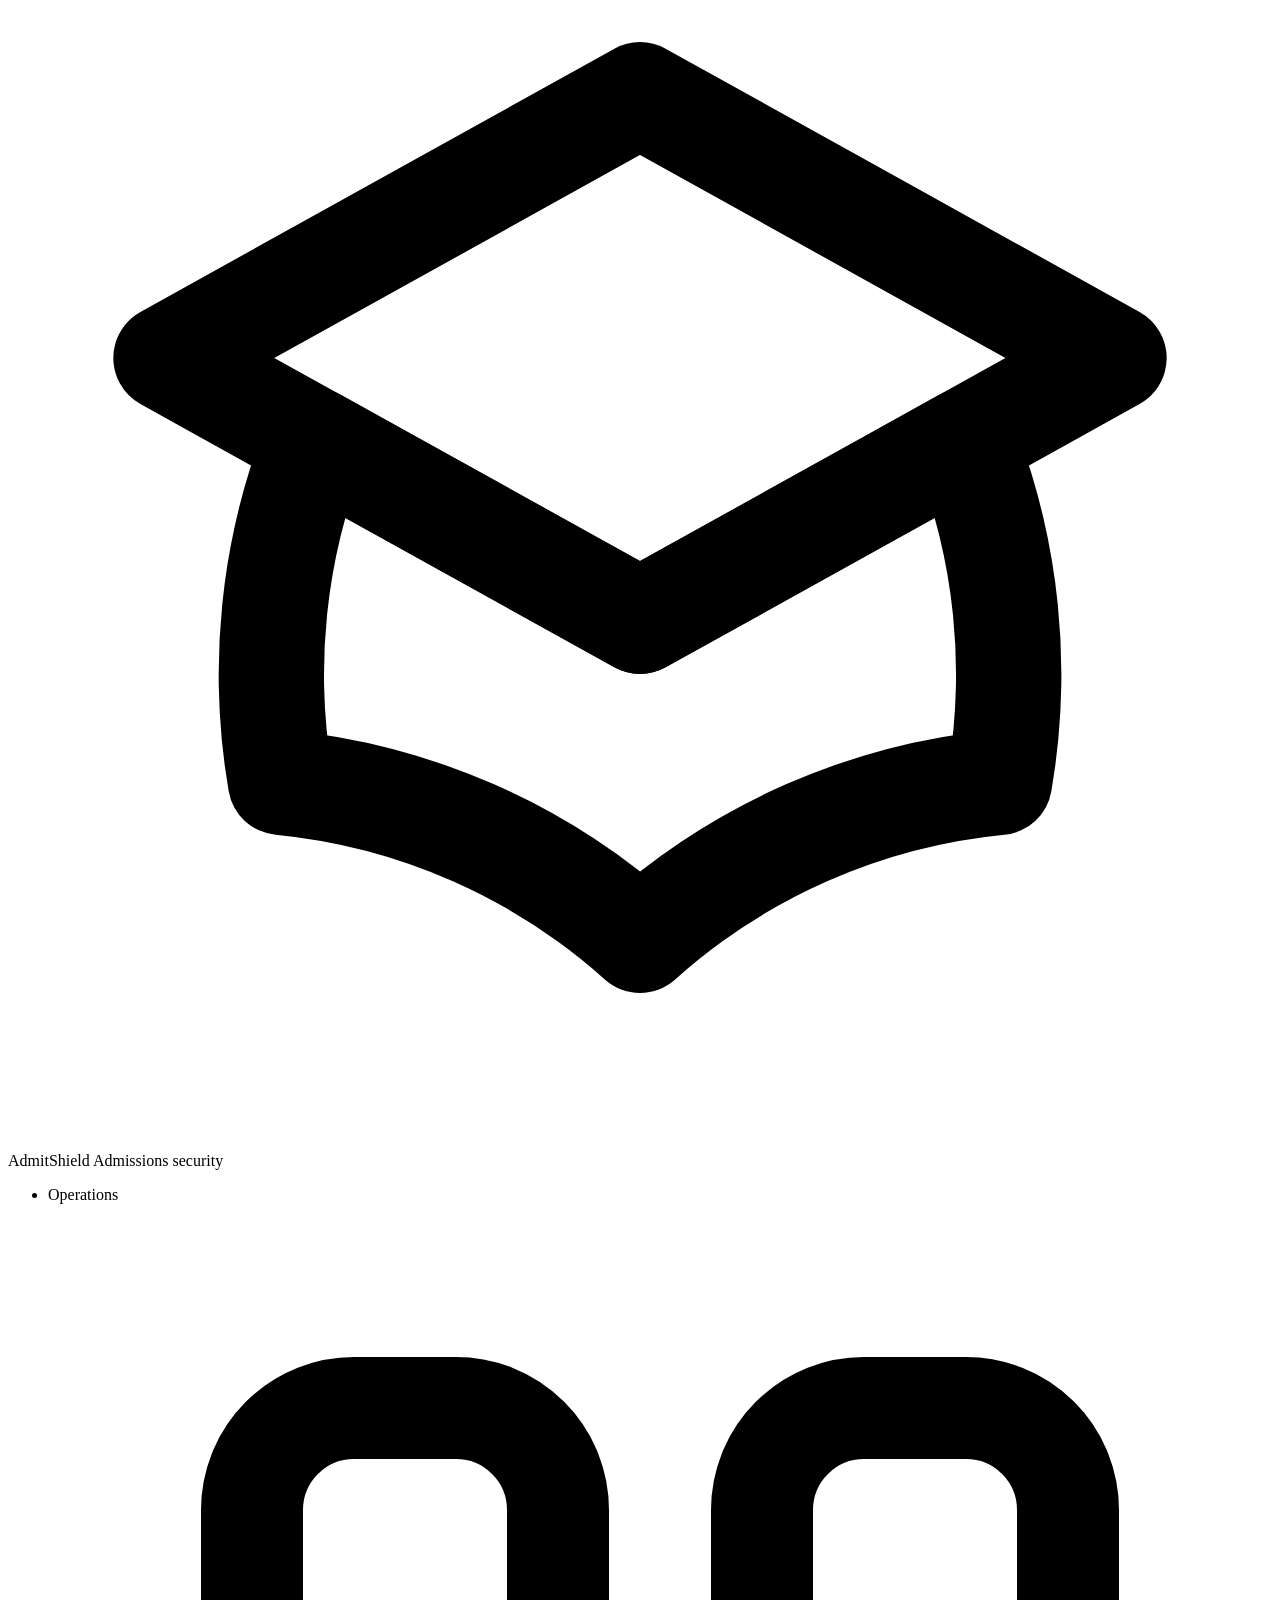
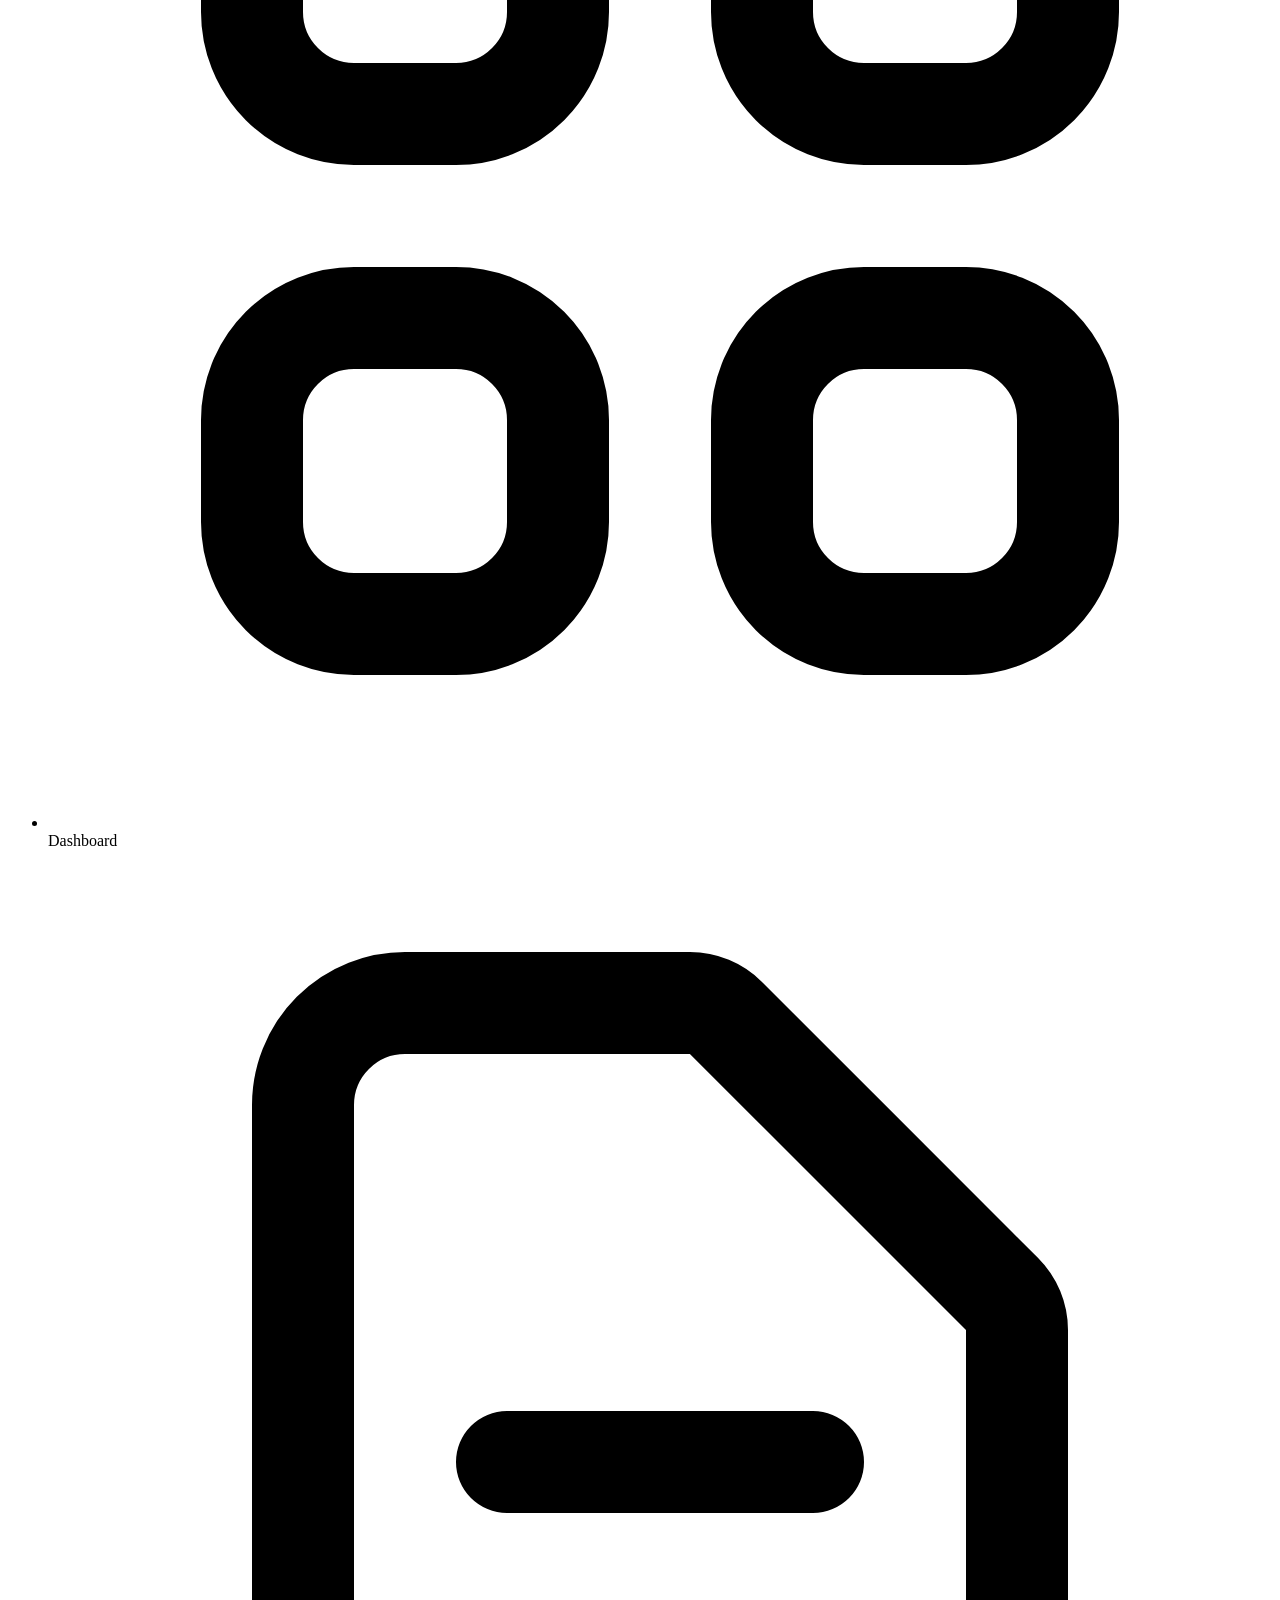
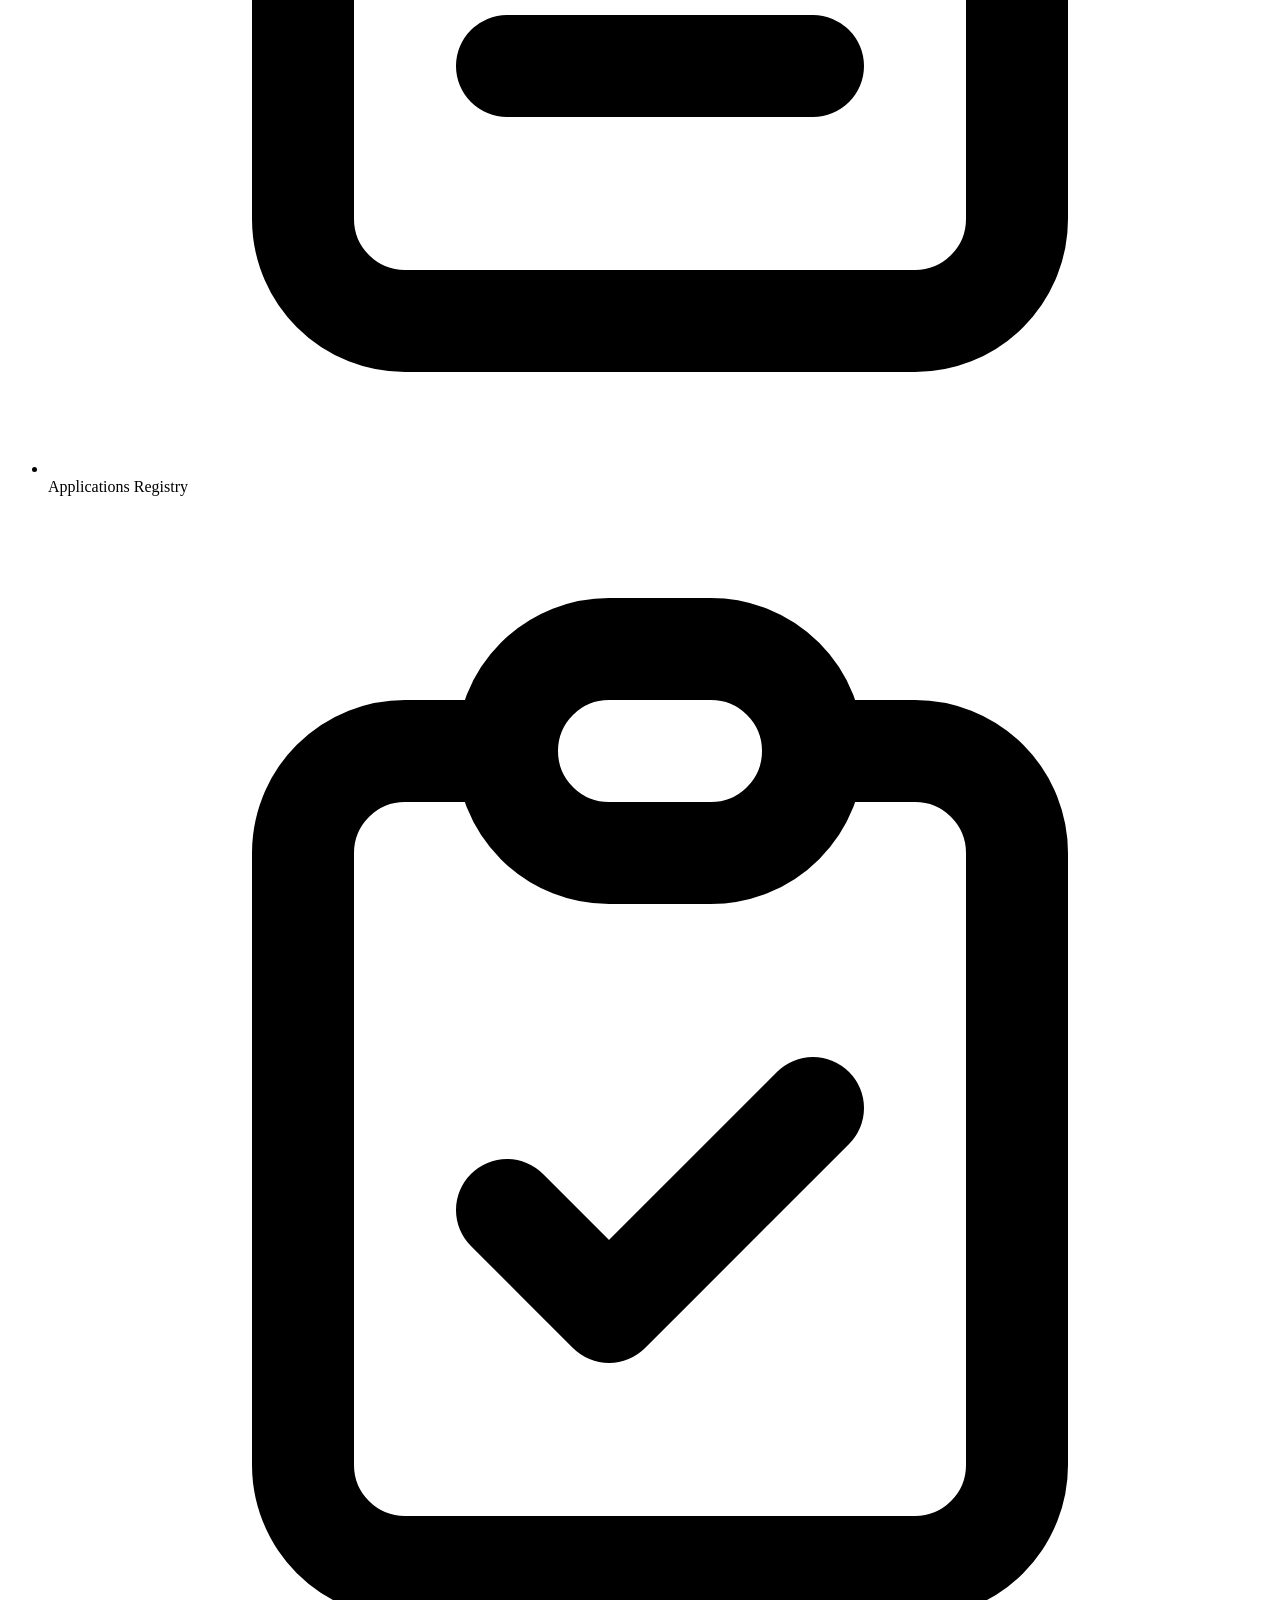
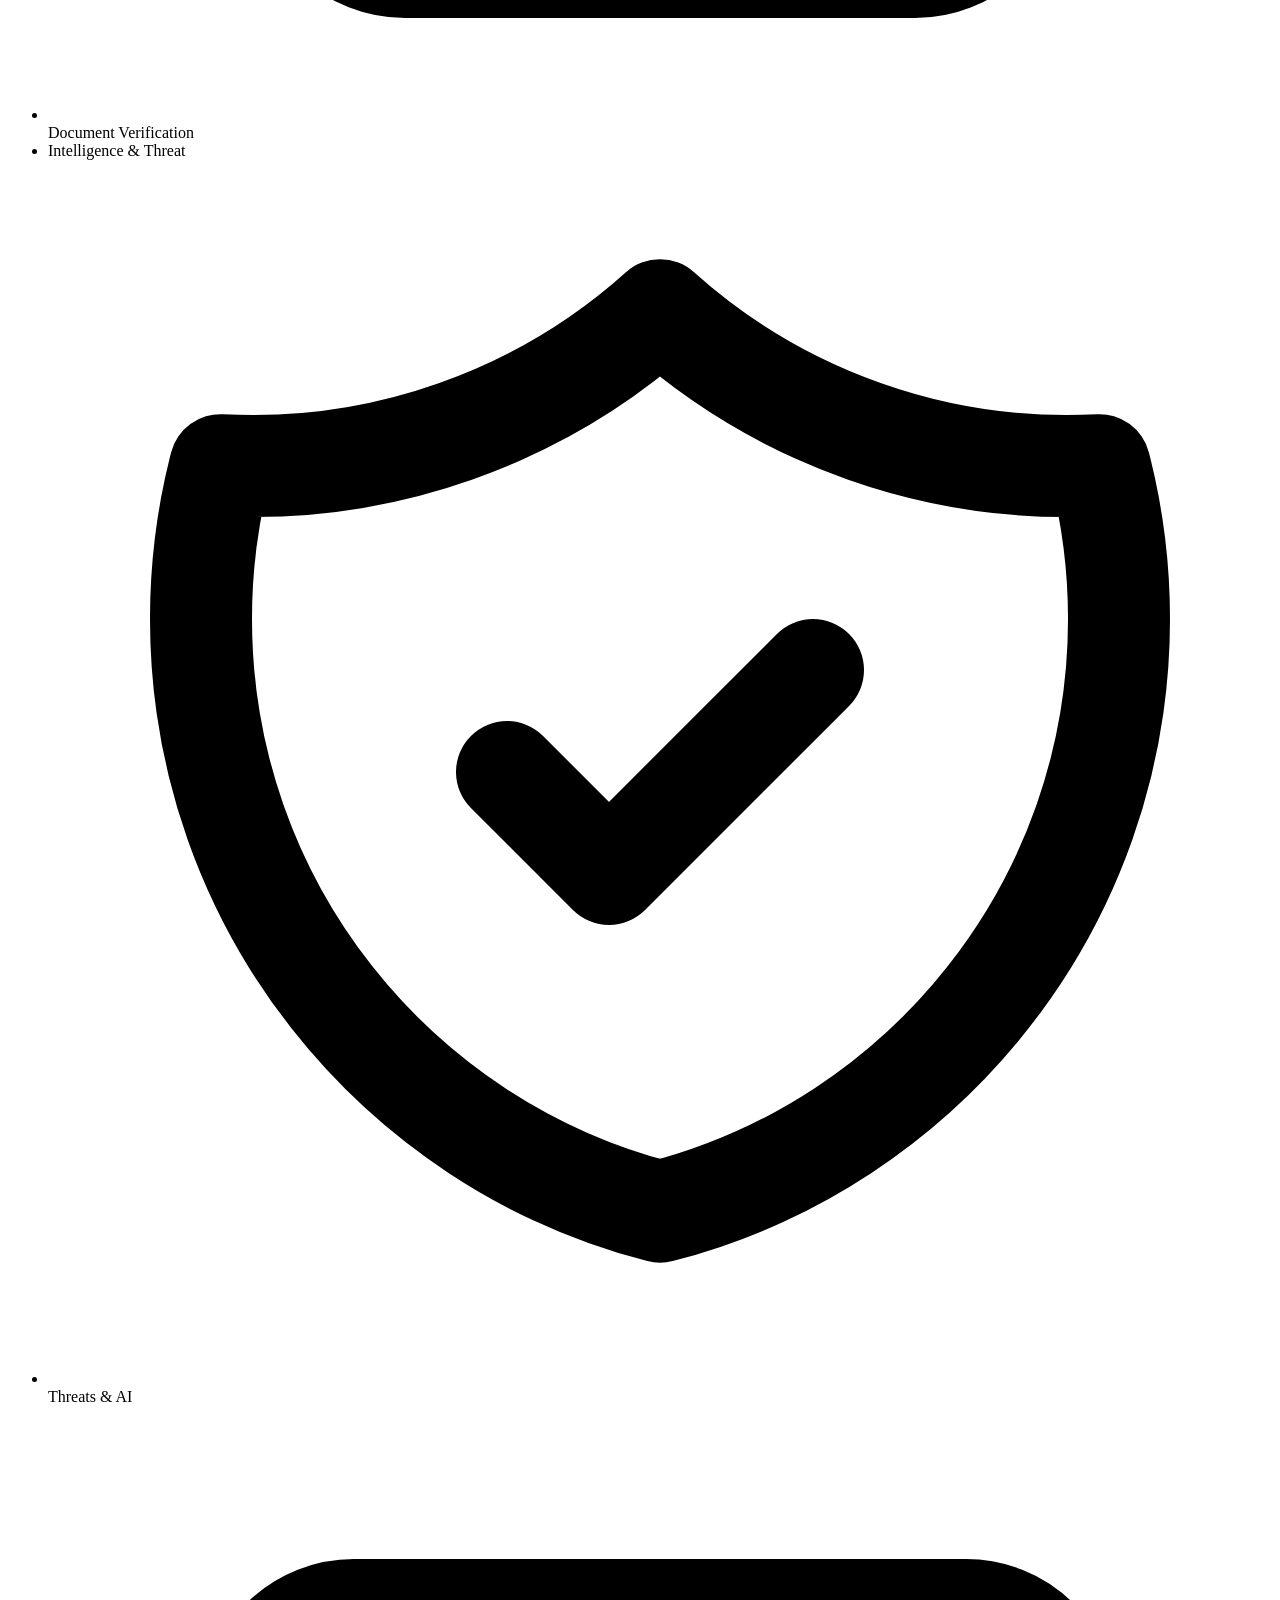
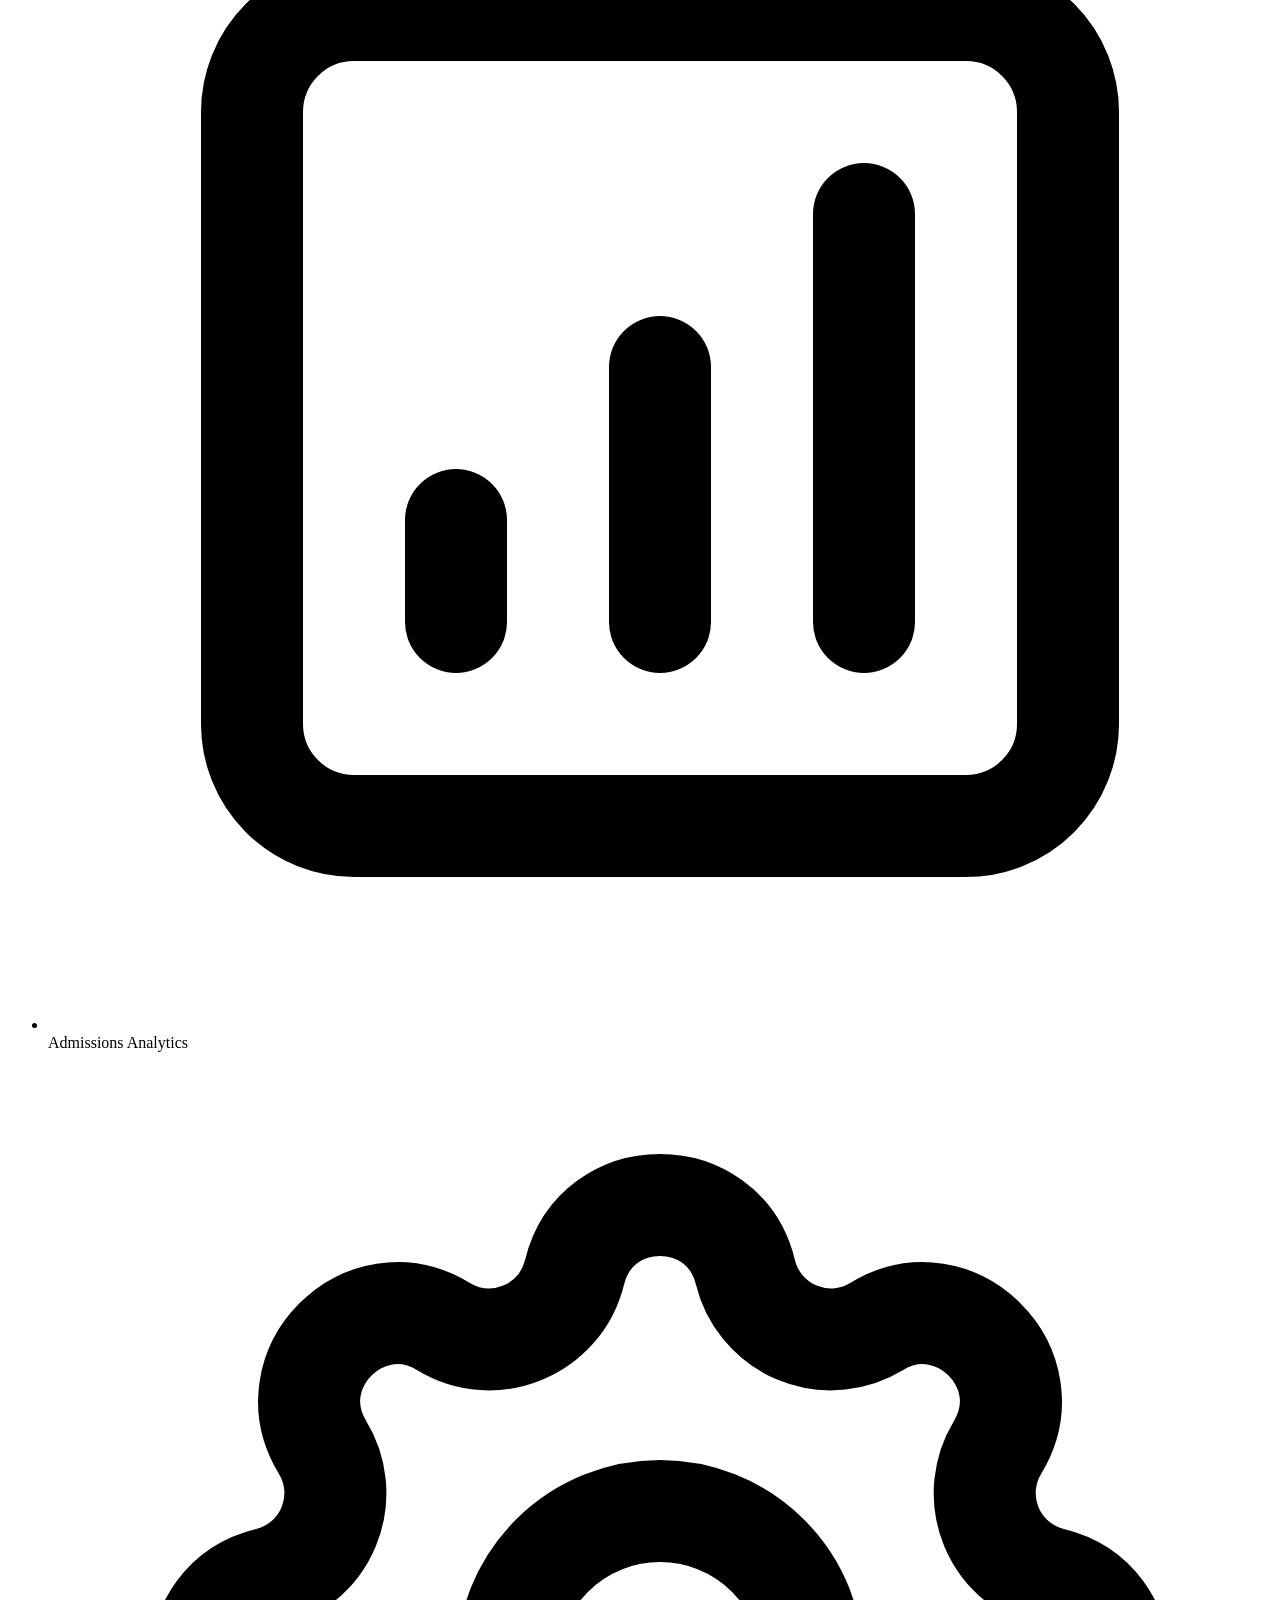
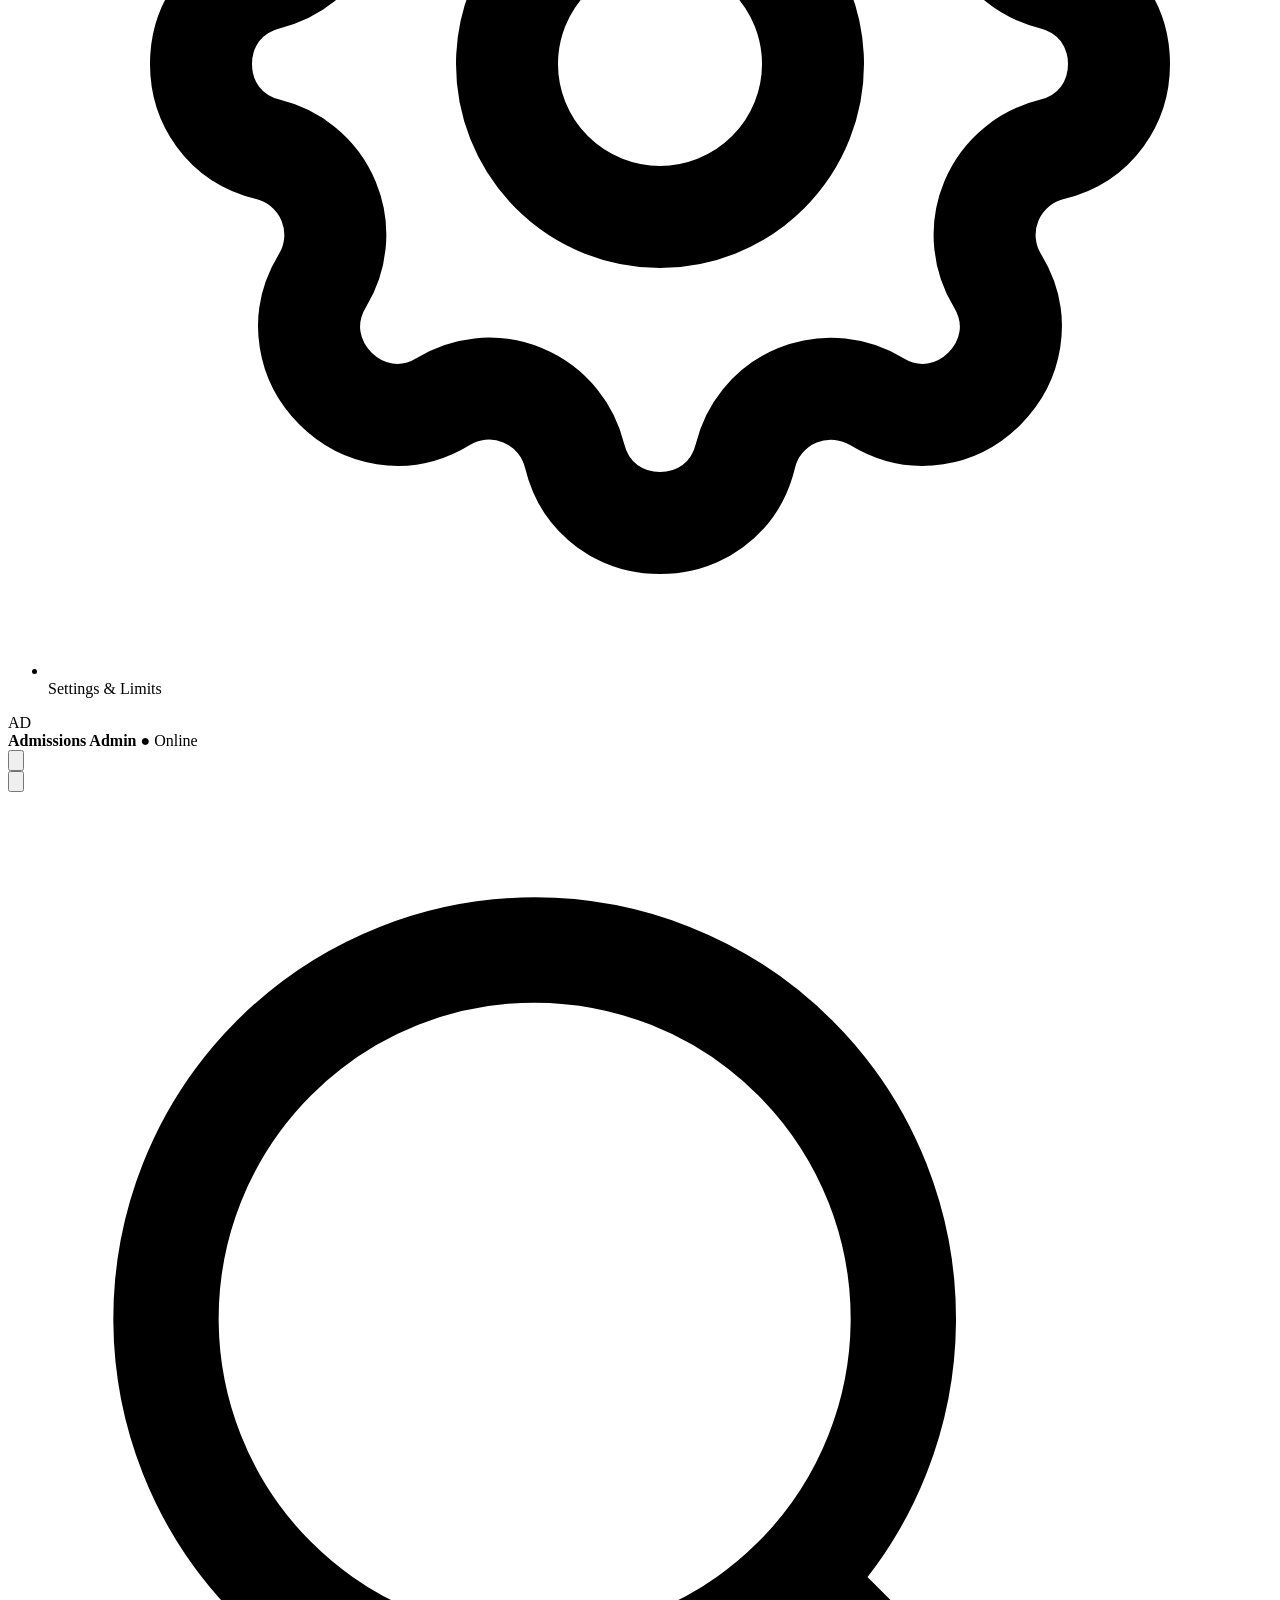
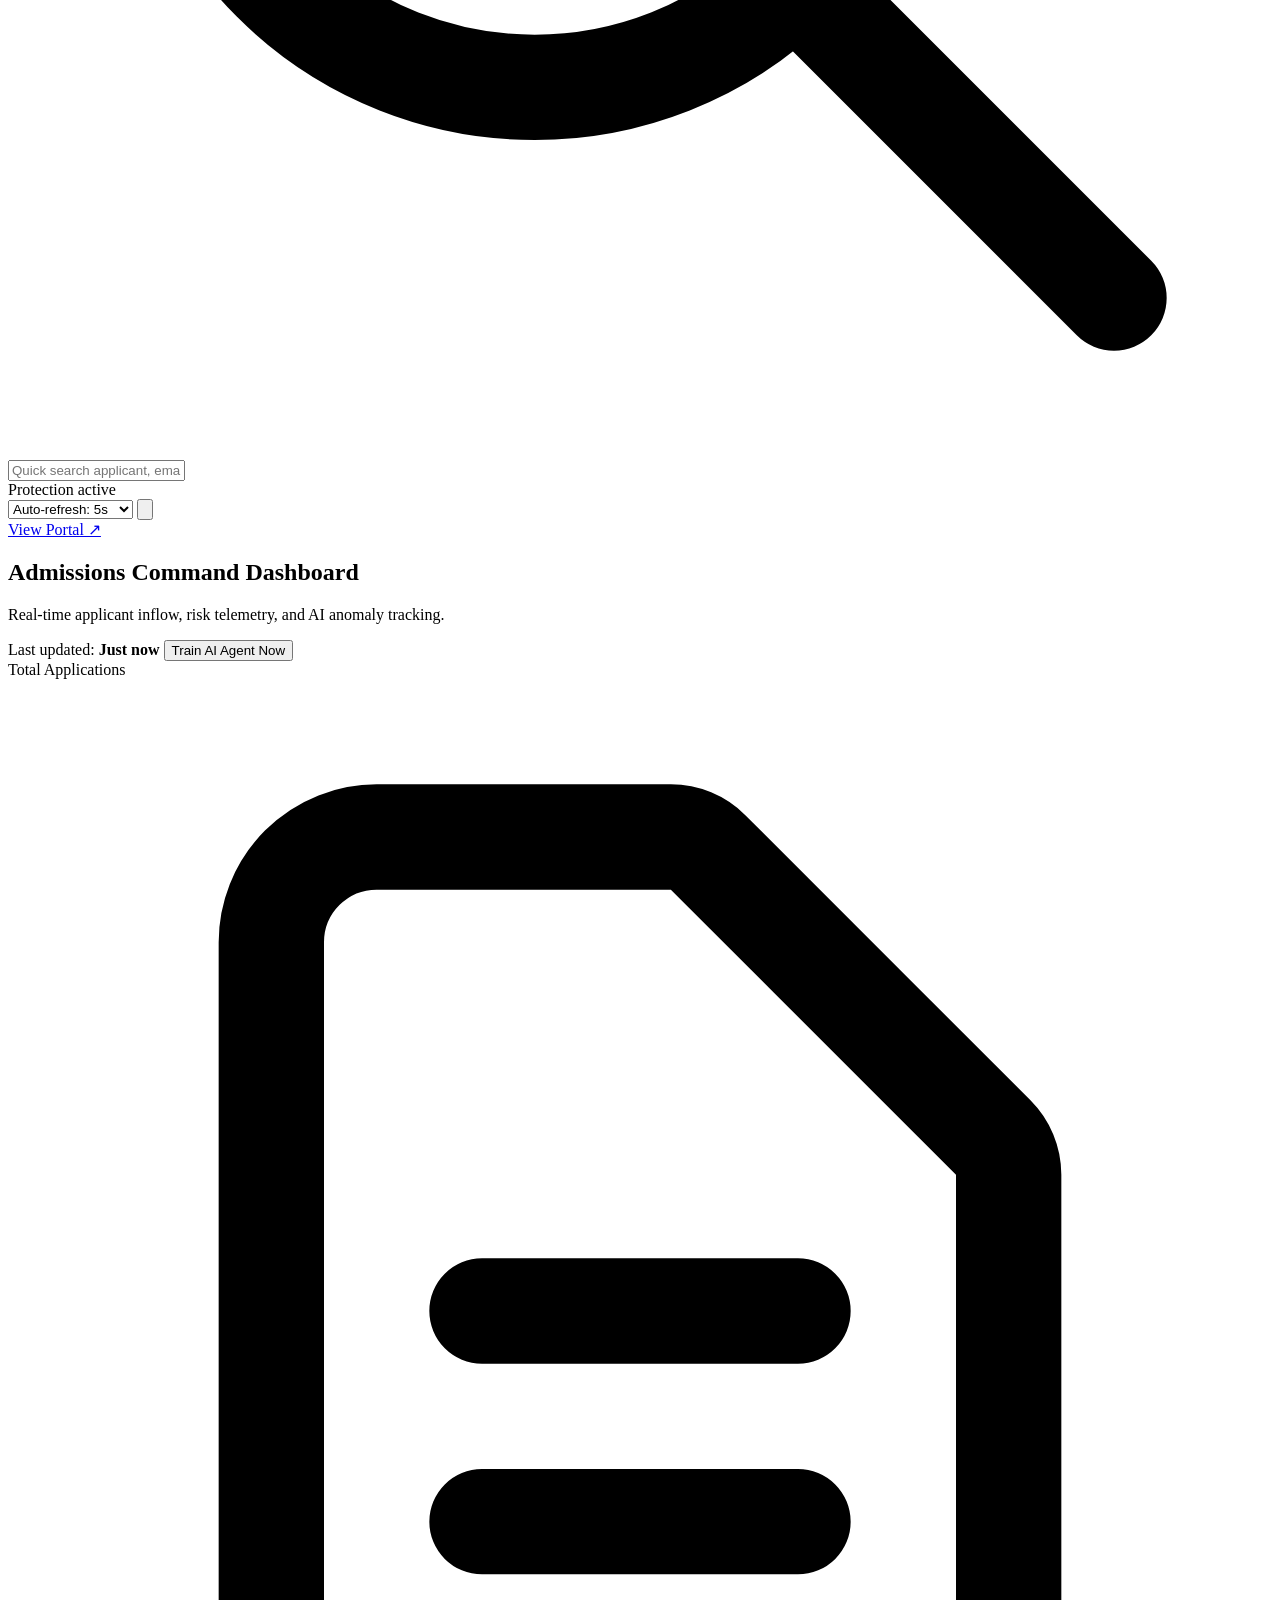
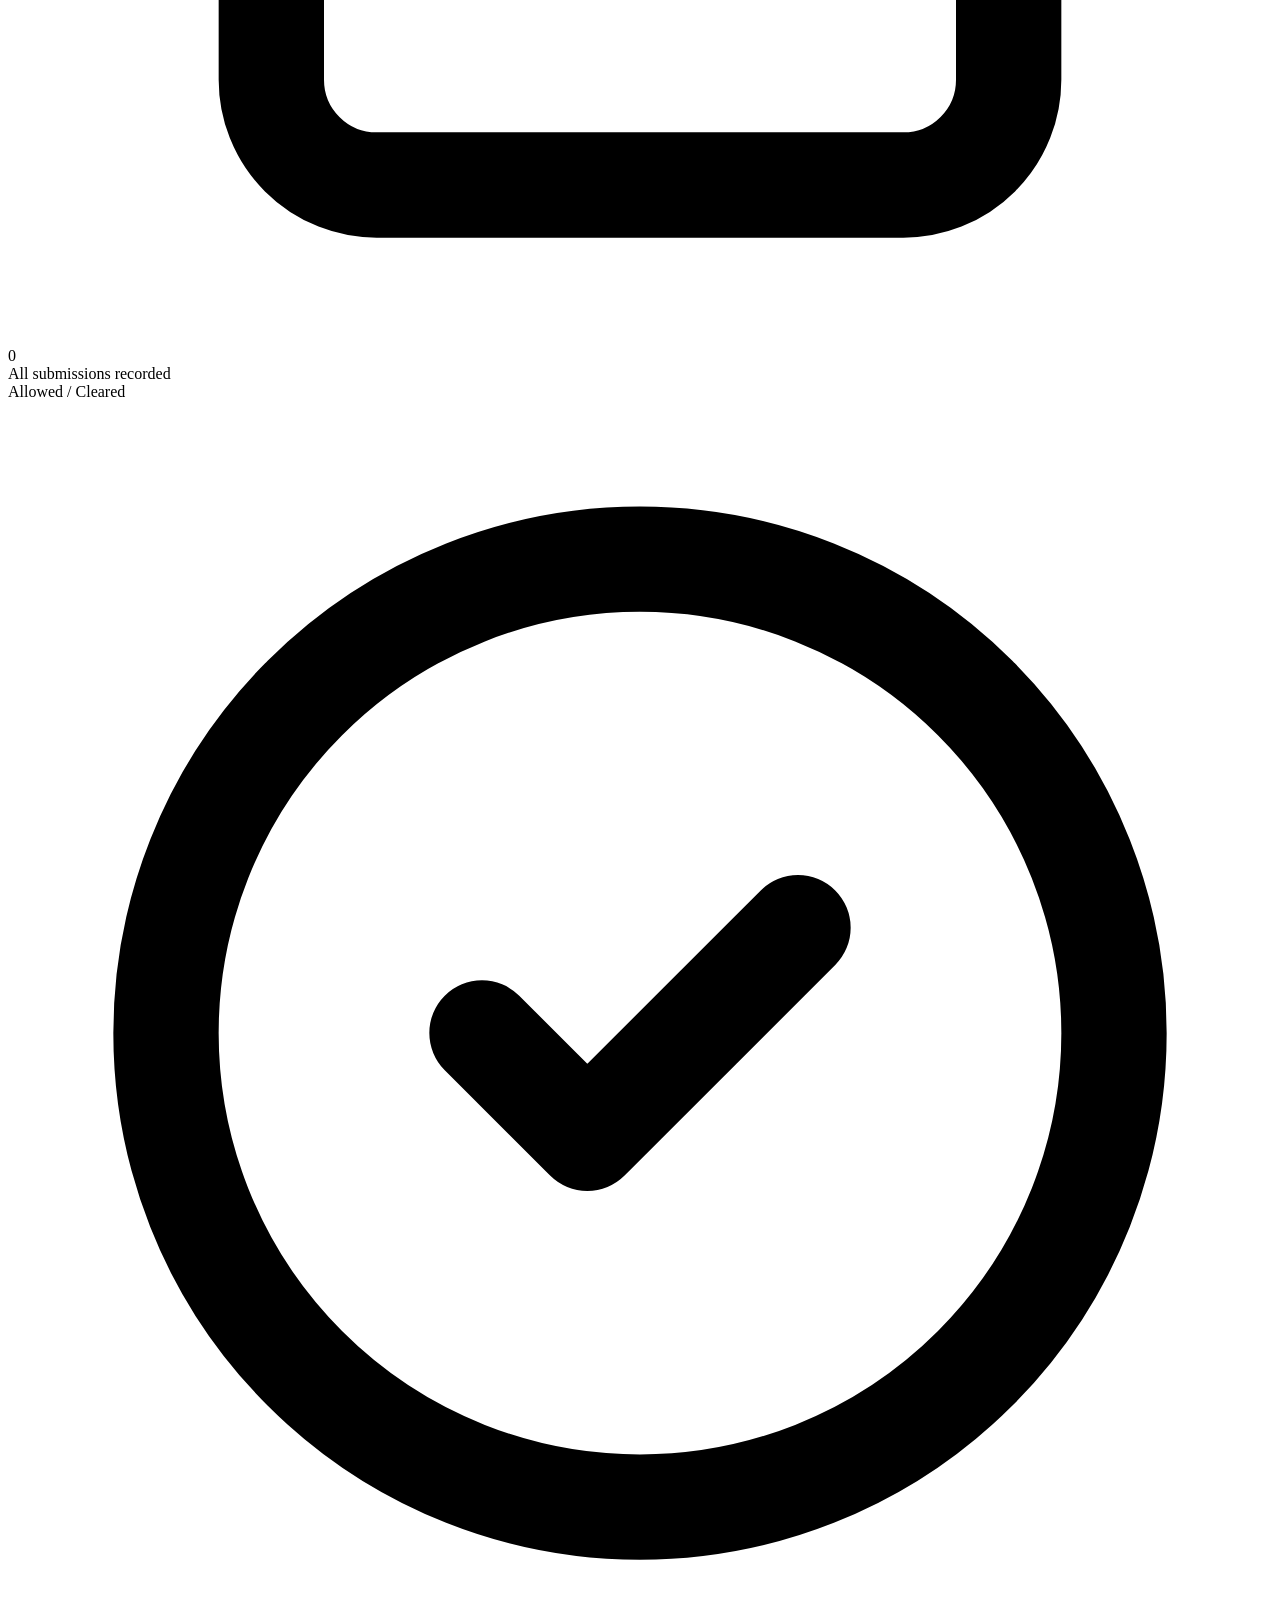
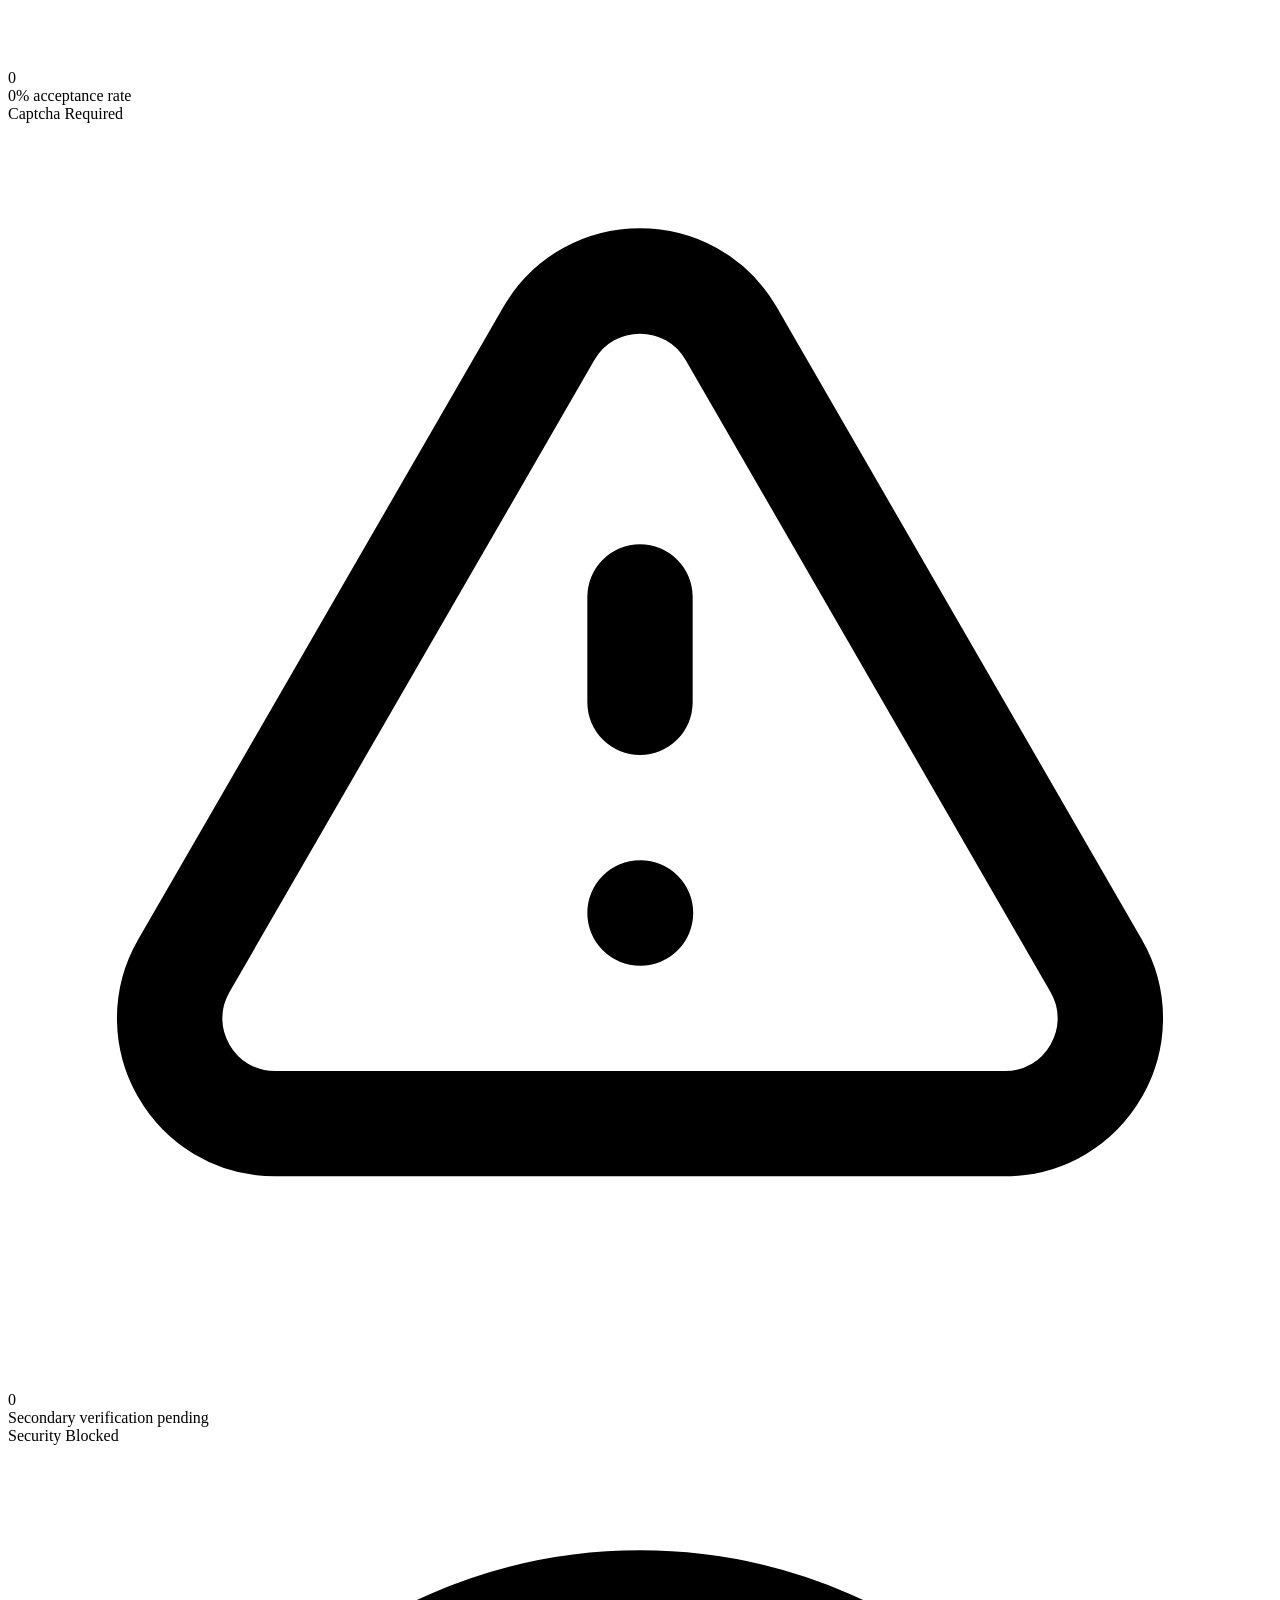
==== commit dc7e1545: "feat: AdmitShield rename and butter/purple UI" ====
--- a/app/static/index.html
+++ b/app/static/index.html
@@ -3,7 +3,7 @@
 <head>
   <meta charset="utf-8">
   <meta name="viewport" content="width=device-width, initial-scale=1">
-  <title>Northstar Admissions Console | DSADPS Admin SaaS Dashboard</title>
+  <title>Northstar Admissions Console | AdmitShield Admin Dashboard</title>
   <meta name="description" content="Production-ready admissions management and security threat monitoring dashboard for university administrators.">
 
   <!-- Shared Design System & Admin Stylesheets -->
@@ -11,13 +11,13 @@
   <link rel="stylesheet" href="/static/css/admin.css?v=2">
   <link rel="stylesheet" href="/static/css/chatbot.css?v=2">
 </head>
-<body class="admin-body">
+<body class="admin-body admin-theme">
 
   <!-- ====================================================================
        AUTHENTICATION VIEW (Sign In)
        ==================================================================== -->
   <div id="loginView" class="d-flex items-center justify-center min-h-screen w-100pct p-24 pos-fixed top-0 left-0 z-999 login-bg-gradient">
-    <div class="card maxw-440 w-100pct shadow-xl bd-1-solid-navy-700 bg-white p-36">
+    <div class="card maxw-440 w-100pct shadow-xl bd-1-solid-navy-700 p-36">
       
       <div class="d-flex items-center gap-px-12 mb-24">
         <div class="brand-crest w-44px h-44px">
@@ -33,7 +33,7 @@
       </div>
 
       <p class="fs-0_875 text-secondary mb-24">
-        Sign in to review applicant dossiers, inspect DSADPS security telemetry, and manage admission decisions.
+        Sign in to review applicant dossiers, inspect AdmitShield security telemetry, and manage admission decisions.
       </p>
 
       <form id="loginForm">
@@ -49,11 +49,7 @@
 
         <div id="loginError" class="hidden p-10-14 bg-danger-bg bd-1-solid-danger-border radius-sm text-danger fs-0_825 fw-600 mb-18"></div>
 
-        <div class="bg-card-subtle p-10-14 radius-sm fs-0_775 text-muted mb-20">
-          💡 <strong>Demo Credentials:</strong> Username: <code>admin</code> / Password: <code>123</code> (configured in <code>.env</code>)
-        </div>
-
-        <button type="submit" class="btn btn-primary btn-lg w-100pct">
+        <button type="submit" class="btn btn-primary btn-lg w-100pct mt-20">
           Sign In to Console →
         </button>
       </form>
@@ -81,7 +77,8 @@
           </svg>
         </div>
         <div>
-          <span>Northstar</span> Admin
+          <span class="sidebar-brand-name">AdmitShield</span>
+          <span class="sidebar-brand-tagline">Admissions security</span>
         </div>
       </div>
 
@@ -118,7 +115,7 @@
             <svg class="sidebar-icon" fill="none" viewBox="0 0 24 24" stroke="currentColor">
               <path stroke-linecap="round" stroke-linejoin="round" stroke-width="2" d="M9 12l2 2 4-4m5.618-4.016A11.955 11.955 0 0112 2.944a11.955 11.955 0 01-8.618 3.04A12.02 12.02 0 003 9c0 5.591 3.824 10.29 9 11.622 5.176-1.332 9-6.03 9-11.622 0-1.042-.133-2.052-.382-3.016z" />
             </svg>
-            DSADPS Security & AI
+            Threats & AI
           </a>
         </li>
         <li class="sidebar-item">
@@ -178,7 +175,7 @@
           <!-- Engine Live Status -->
           <div class="engine-status-pill">
             <span class="badge-dot bg-success ring-success"></span>
-            <span>DSADPS Protection Active</span>
+            <span>Protection active</span>
           </div>
 
           <!-- Polling Controls -->
@@ -304,7 +301,7 @@
             <div class="card-header">
               <div>
                 <h3 class="card-title">Live Admission Activity & Screening Log</h3>
-                <span class="card-subtitle">Real-time incoming submissions evaluated by DSADPS engine</span>
+                <span class="card-subtitle">Real-time incoming submissions evaluated by AdmitShield</span>
               </div>
               <button class="btn btn-secondary btn-sm" onclick="switchAdminTab('admin-tab-applications')">
                 View All Applications →
@@ -421,14 +418,14 @@
         </div>
 
         <!-- ================================================================
-             TAB 4: SECURITY & DSADPS INTELLIGENCE
+             TAB 4: SECURITY & AI INTELLIGENCE
              ================================================================ -->
         <div id="admin-tab-security" class="admin-tab-pane hidden">
-          
+
           <div class="flex items-center justify-between mb-24">
             <div>
-              <h2 class="fs-1_6 text-navy-900">DSADPS Threat Intelligence Console</h2>
-              <p class="fs-0_875 text-muted">Data Shuffling Attack Detection & Prevention System Controls</p>
+              <h2 class="fs-1_6 text-navy-900">AdmitShield Threat Intelligence Console</h2>
+              <p class="fs-0_875 text-muted">Rule-based and ML-based admission screening controls</p>
             </div>
           </div>
 
@@ -476,7 +473,7 @@
                   <strong id="secXgbAccuracy">—</strong>
                 </div>
               </div>
-              <button class="btn btn-primary btn-sm w-100pct" id="trainXgbBtn">
+              <button class="btn btn-secondary btn-sm w-100pct" id="trainXgbBtn">
                 Train XGBoost Model
               </button>
             </div>
@@ -572,7 +569,7 @@
                 </div>
                 <div>
                   <div class="flex items-center justify-between fs-0_85 mb-4">
-                    <strong>Security Screening Cleared (DSADPS)</strong>
+                    <strong>Security Screening Cleared (AdmitShield)</strong>
                     <span>88%</span>
                   </div>
                   <div class="bg-card-subtle h-8px radius-4 overflow-hidden">
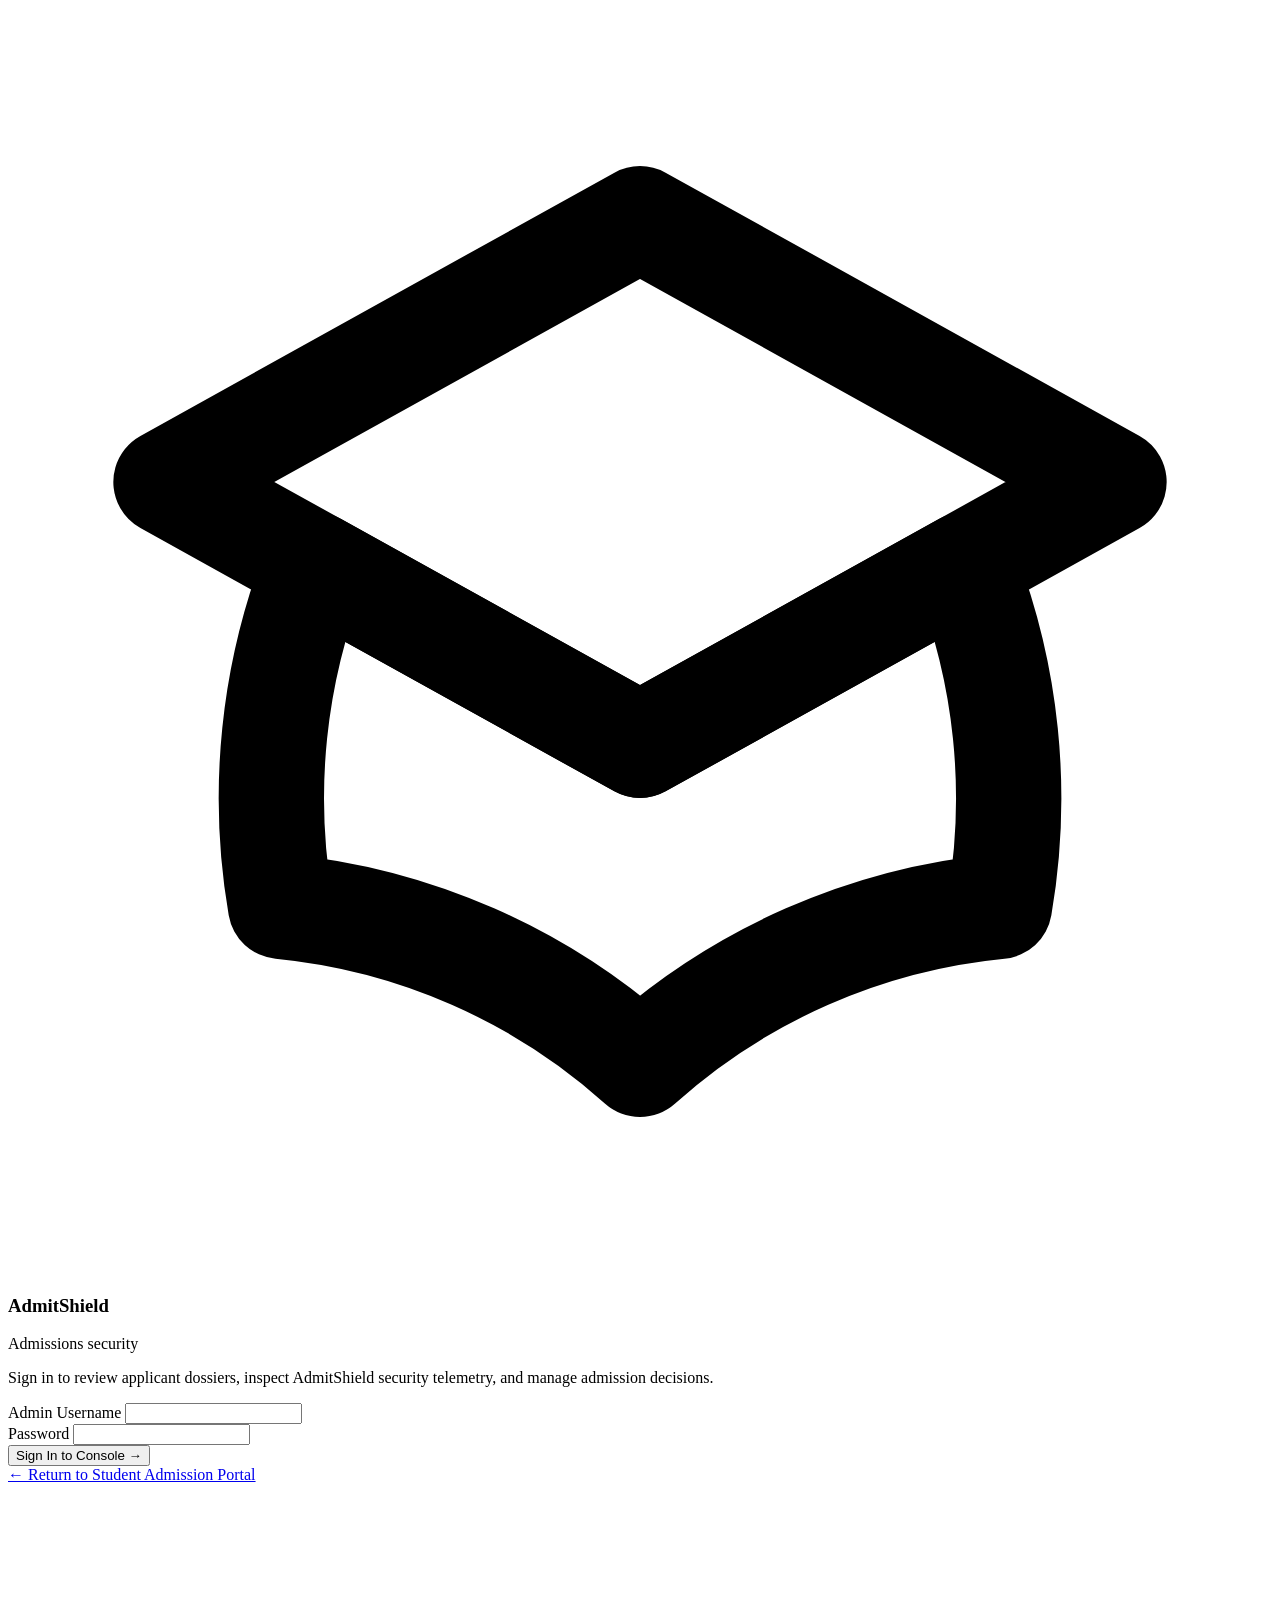
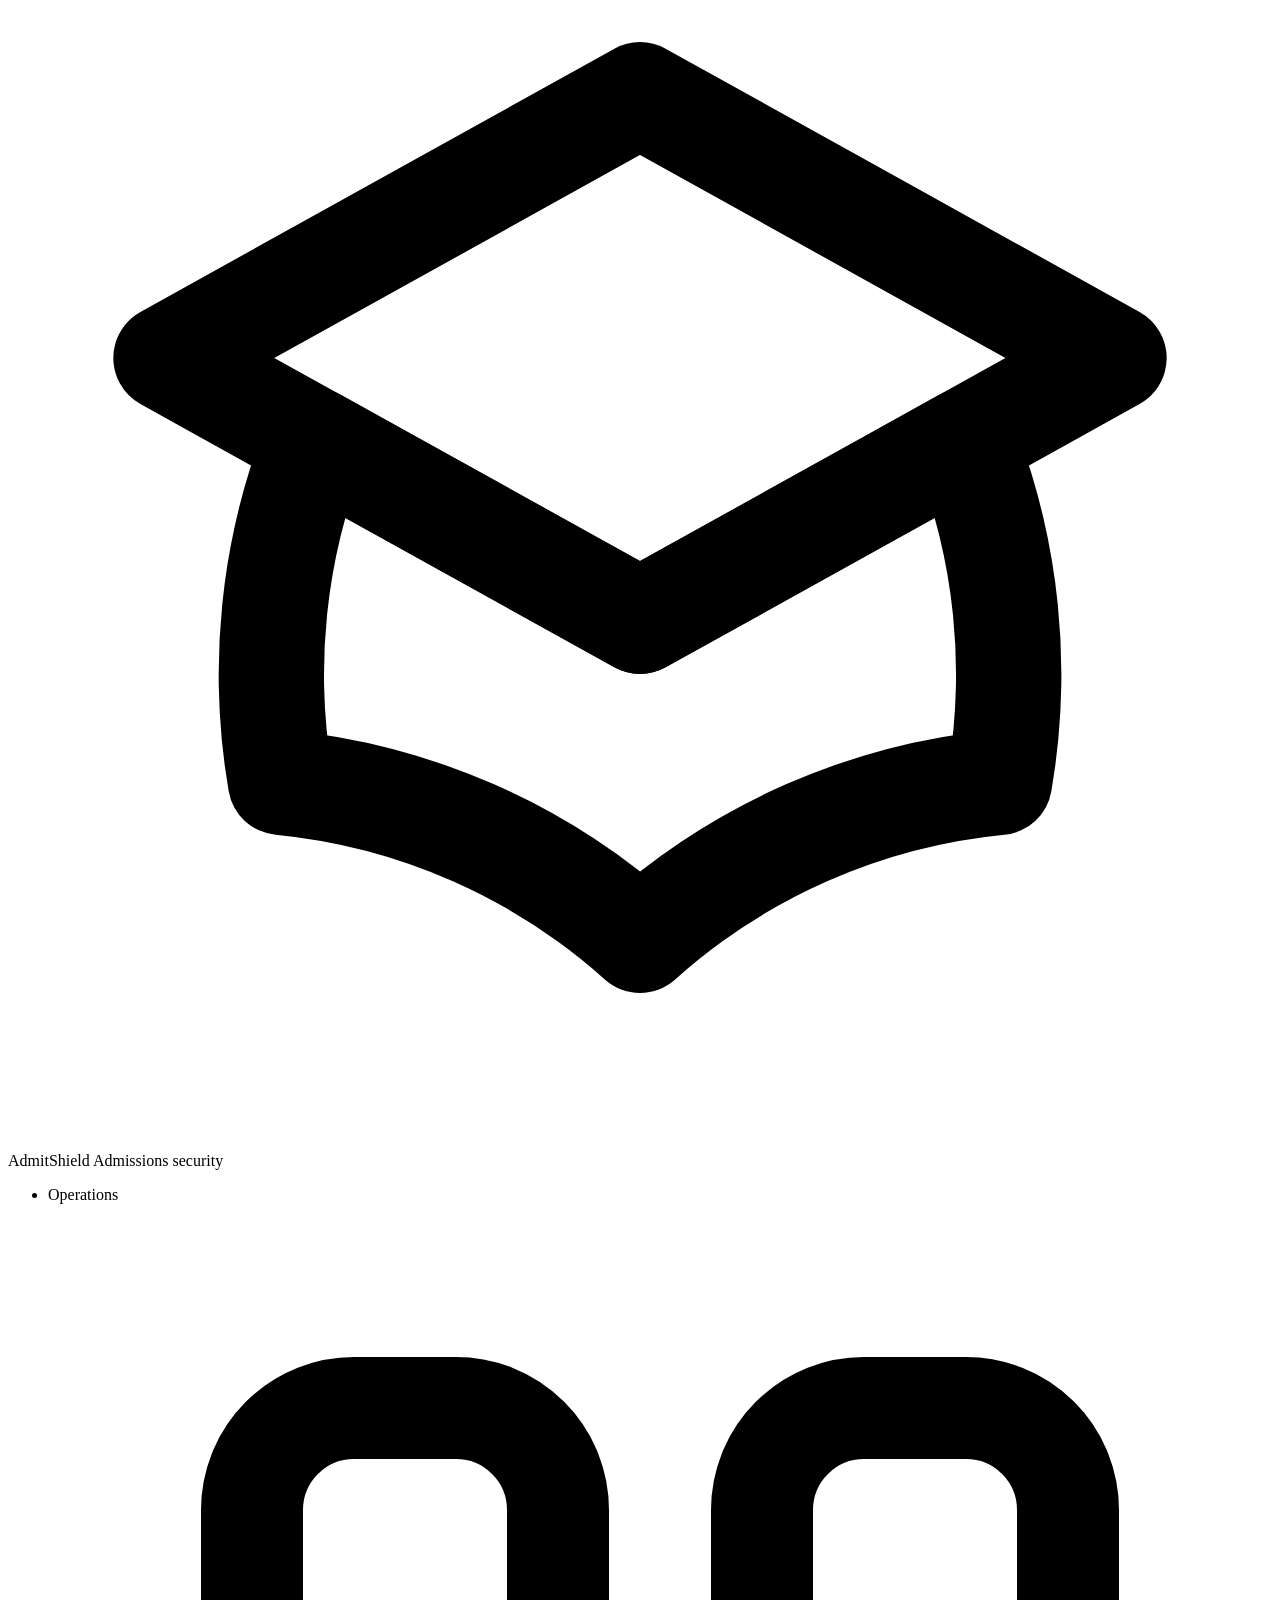
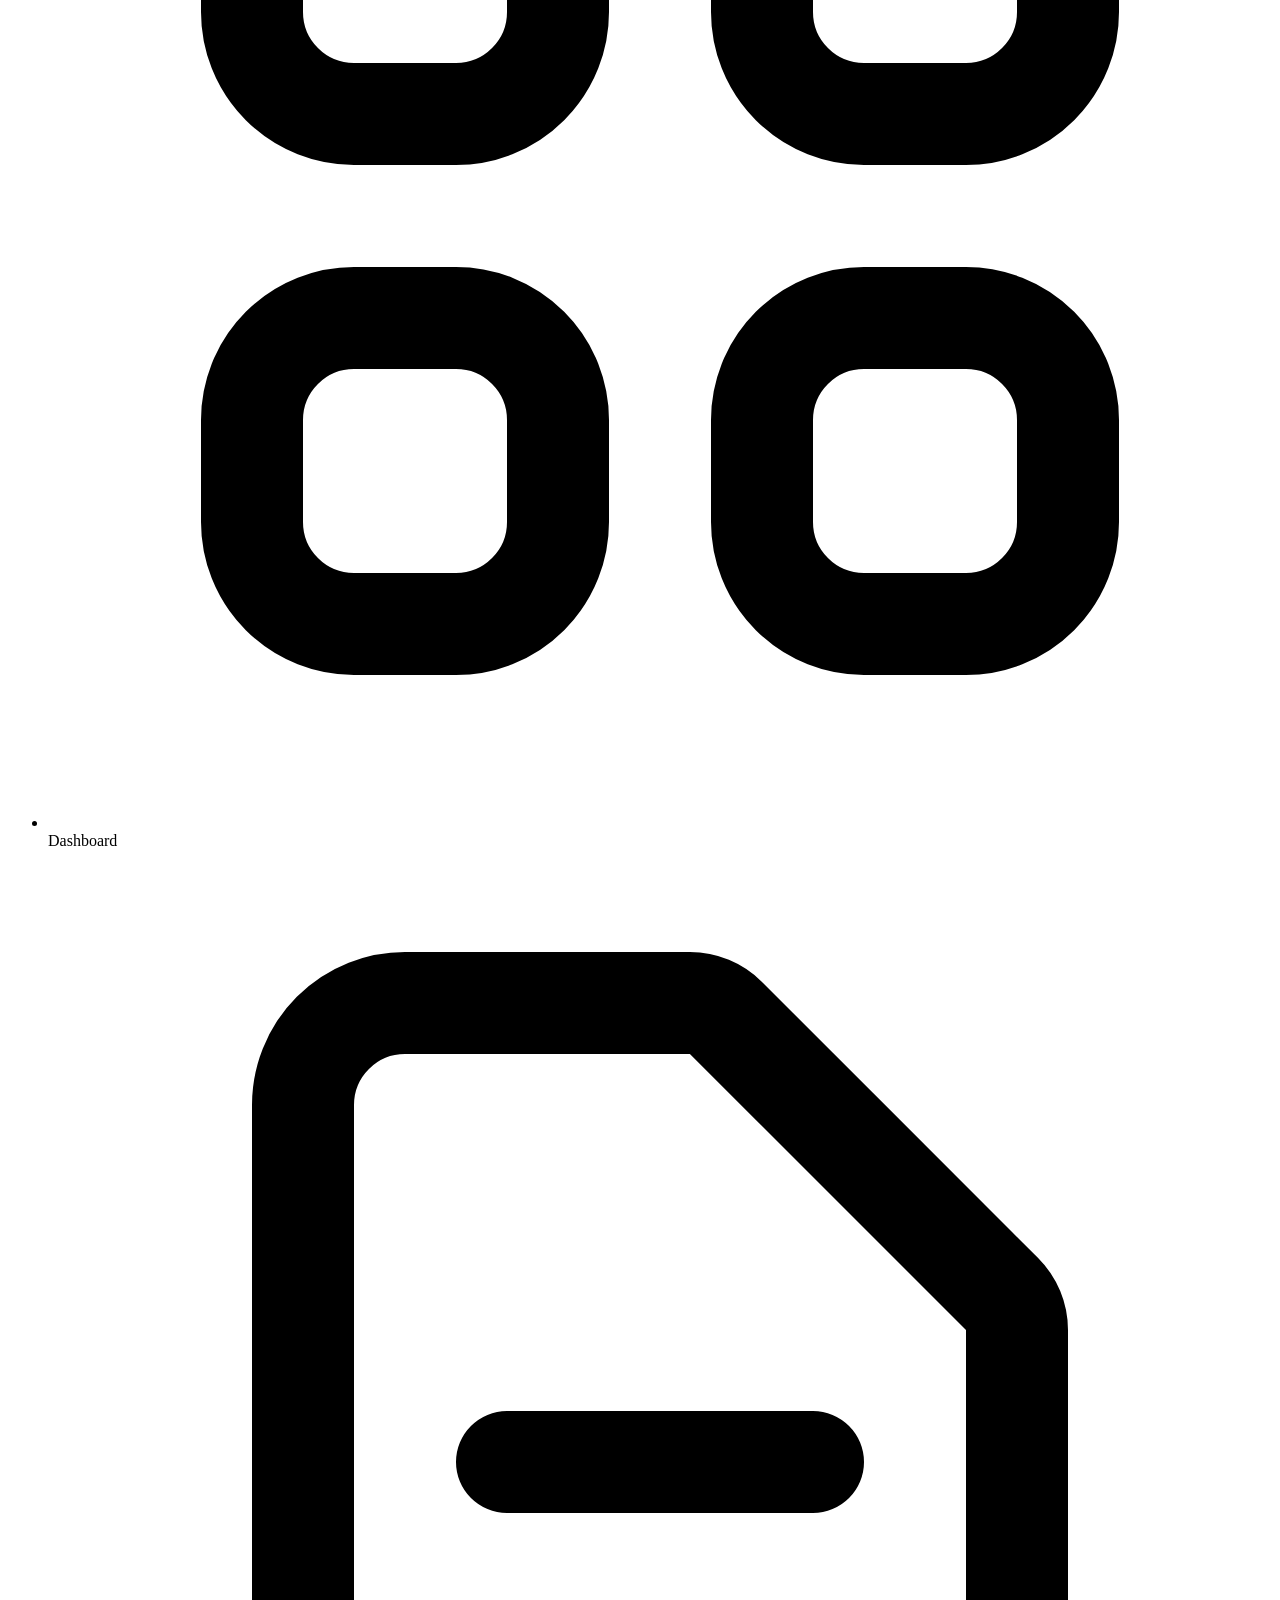
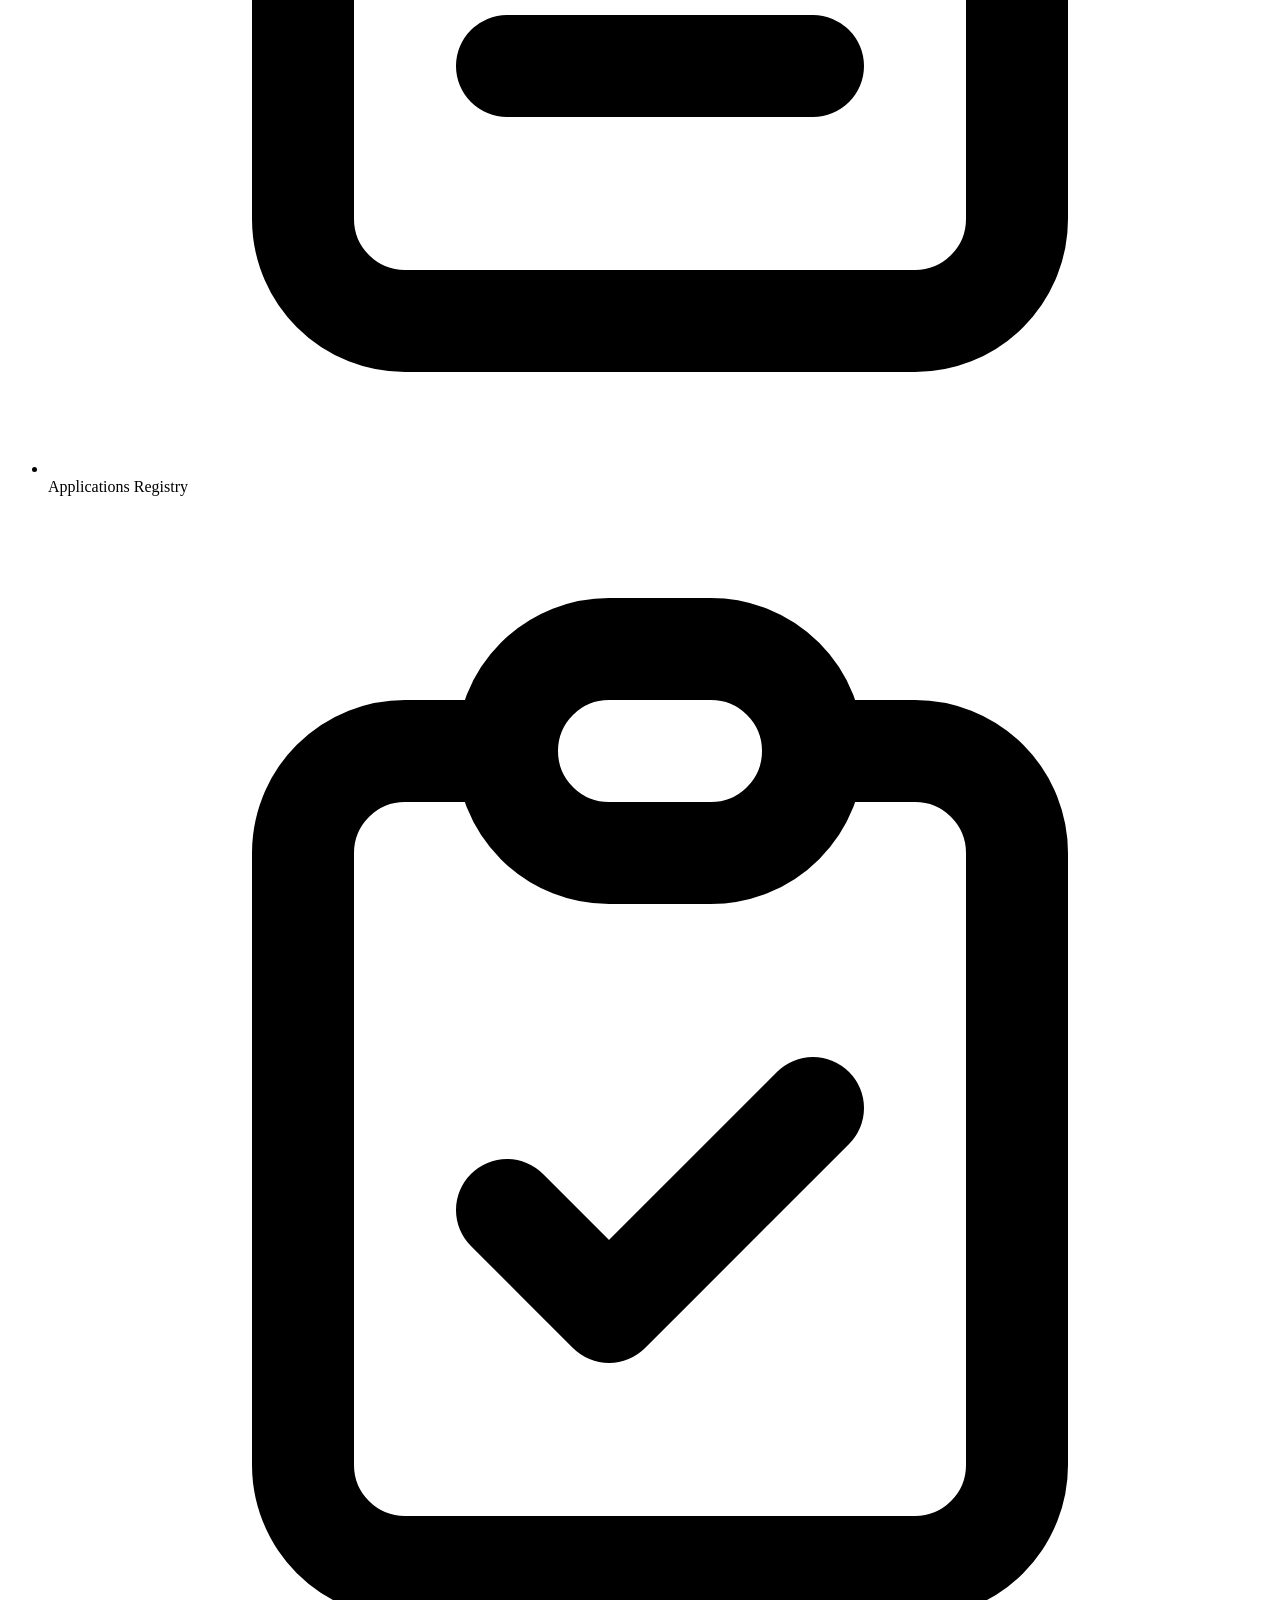
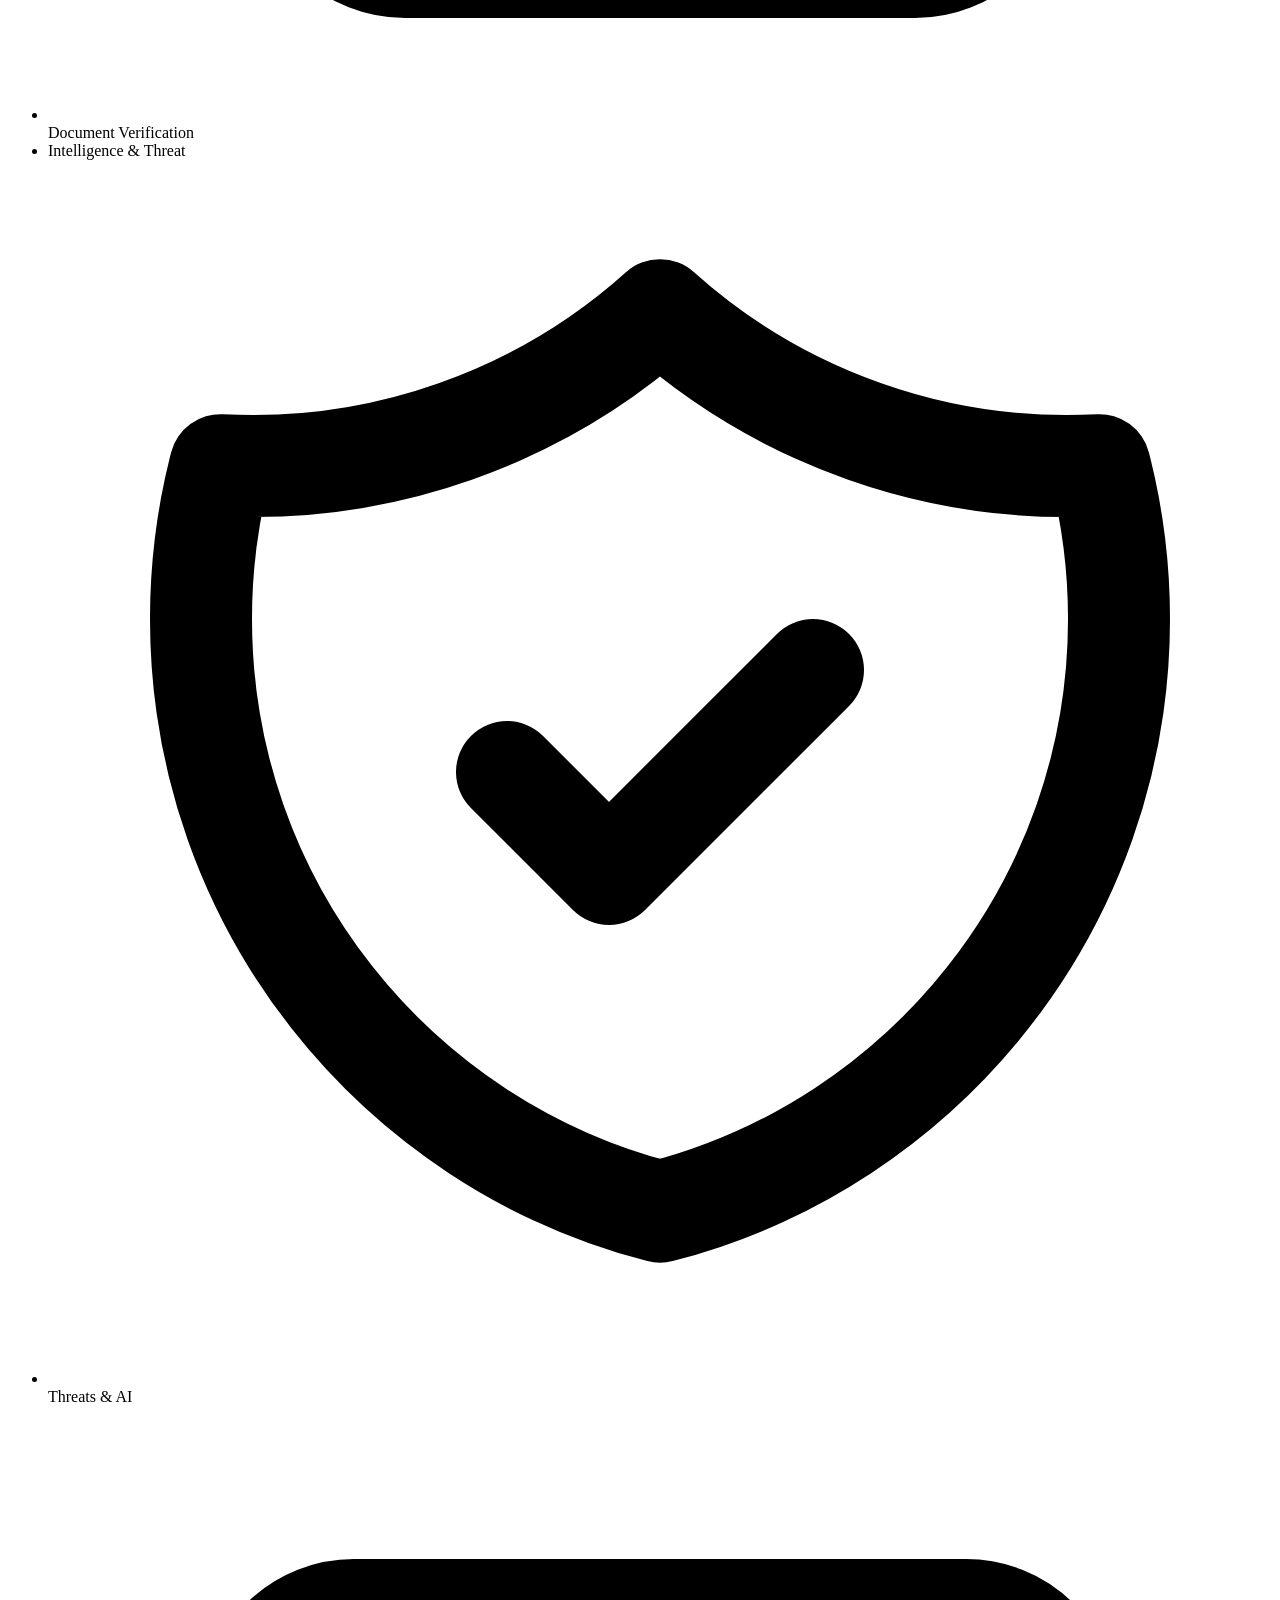
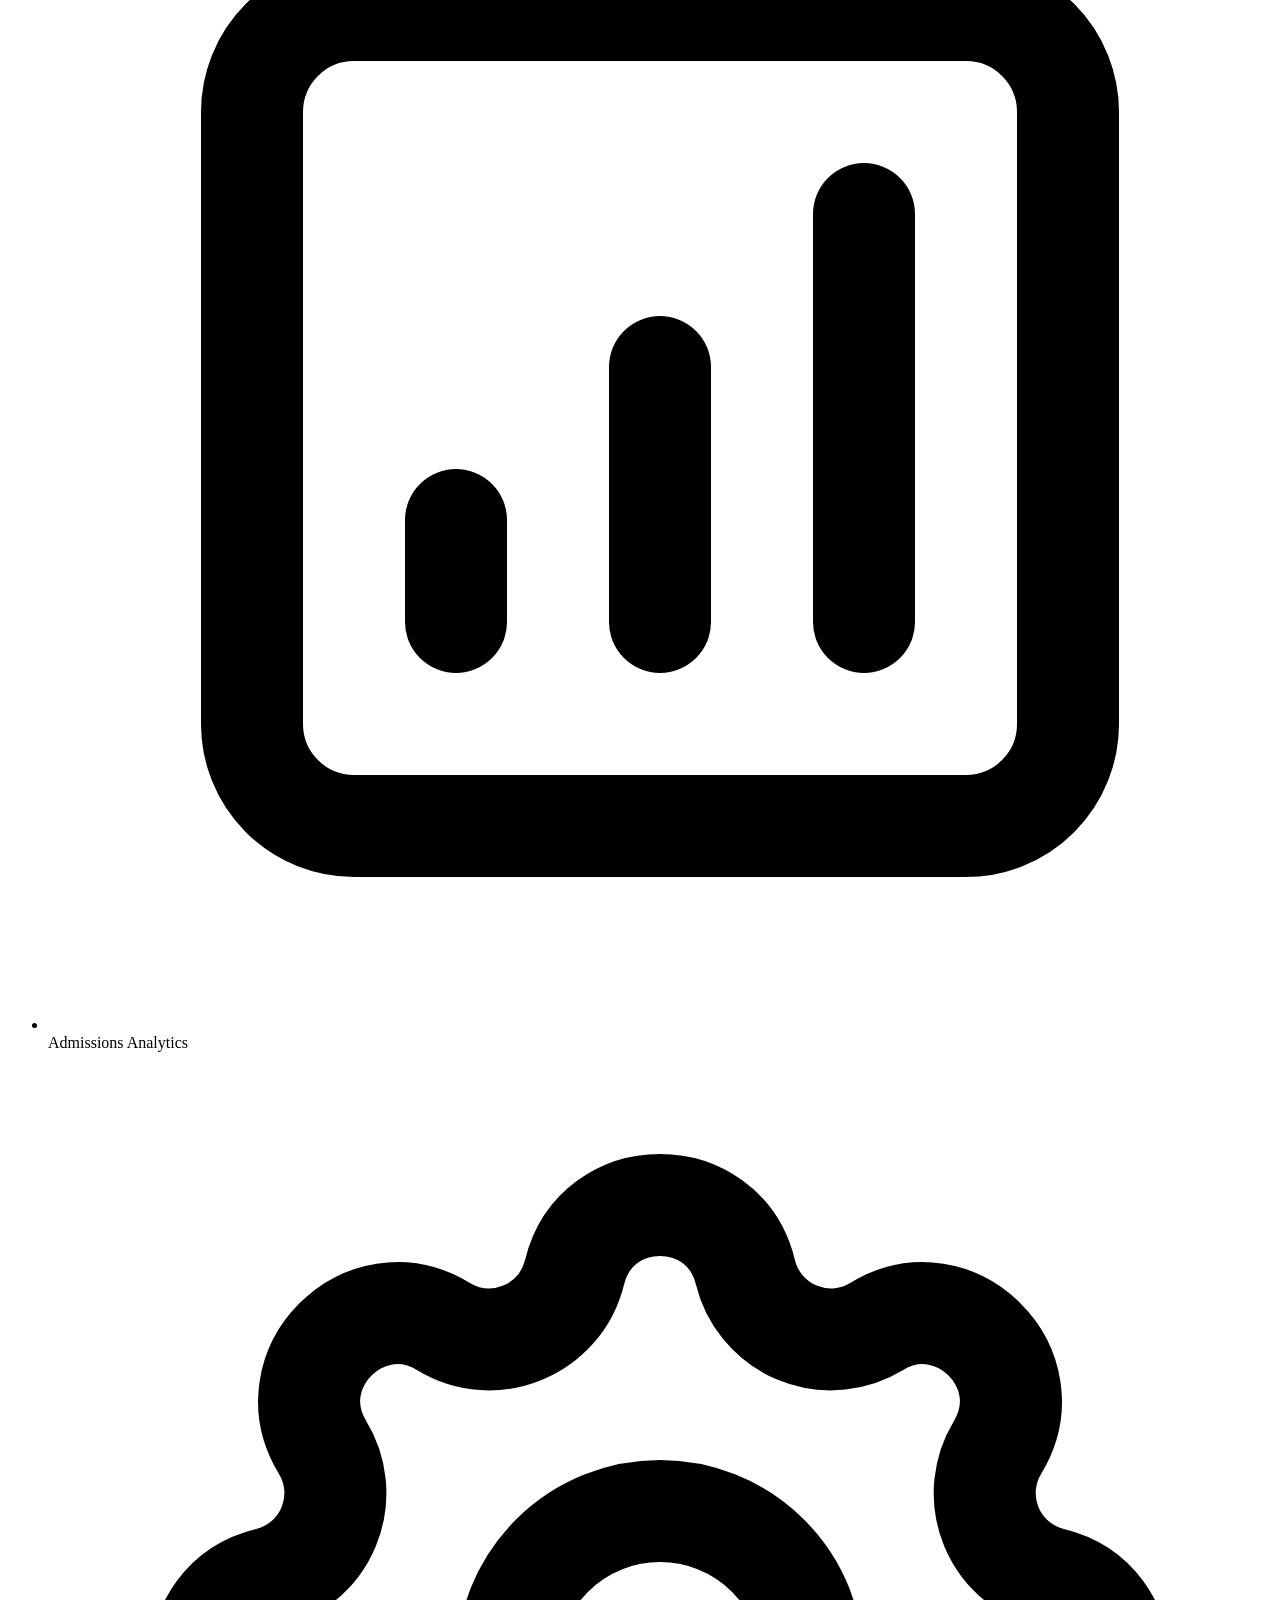
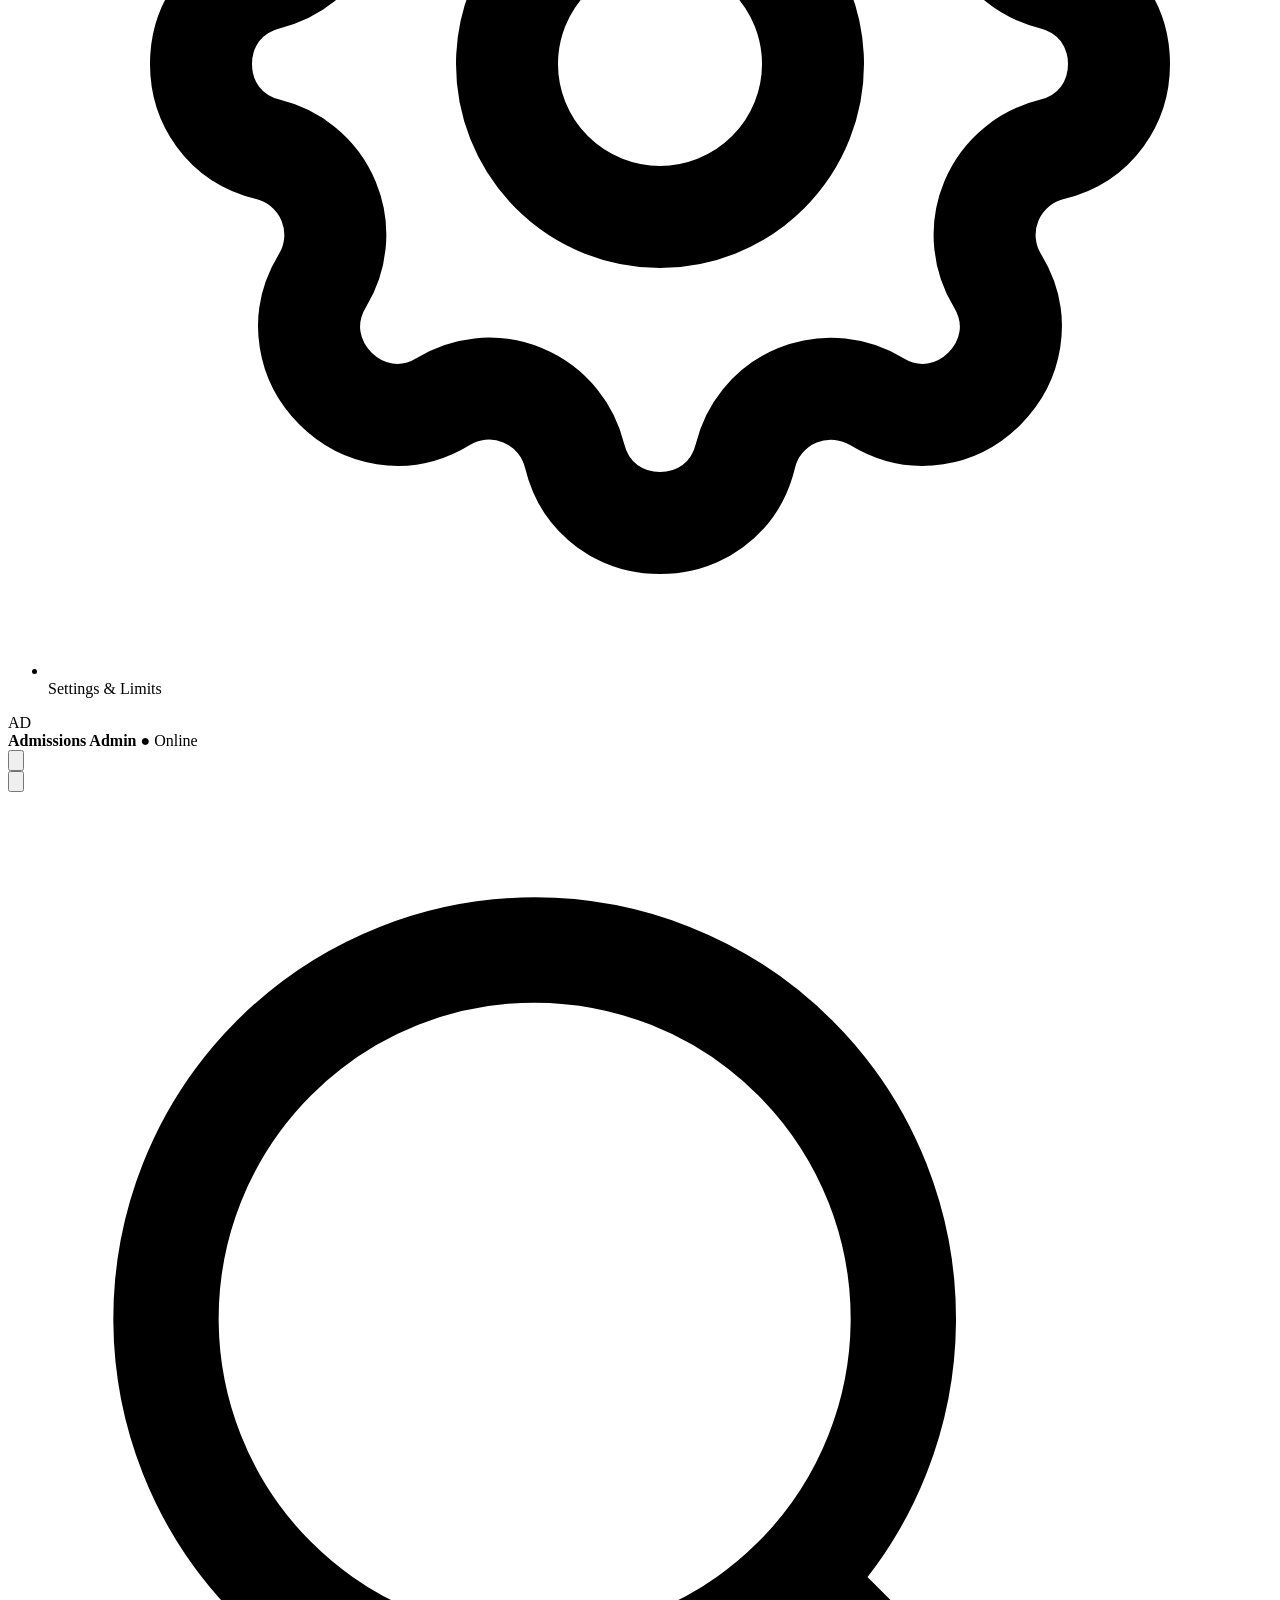
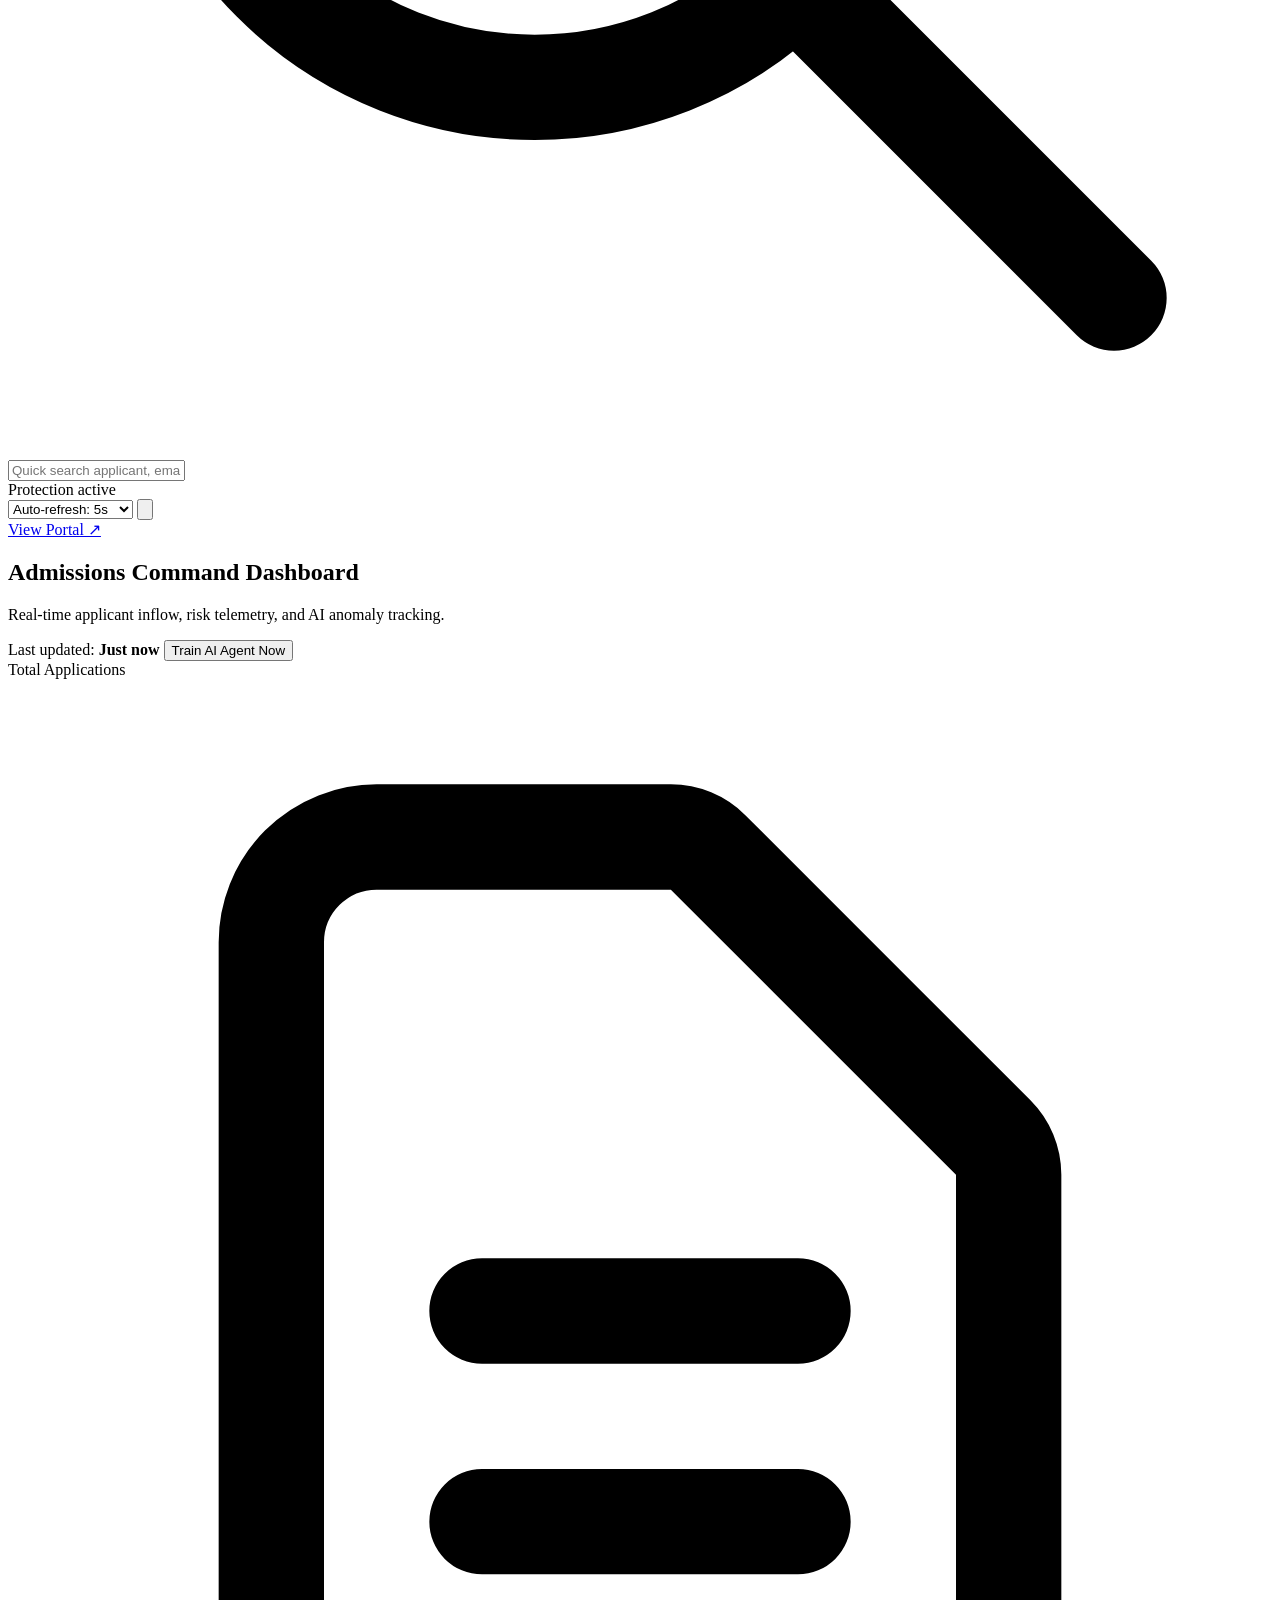
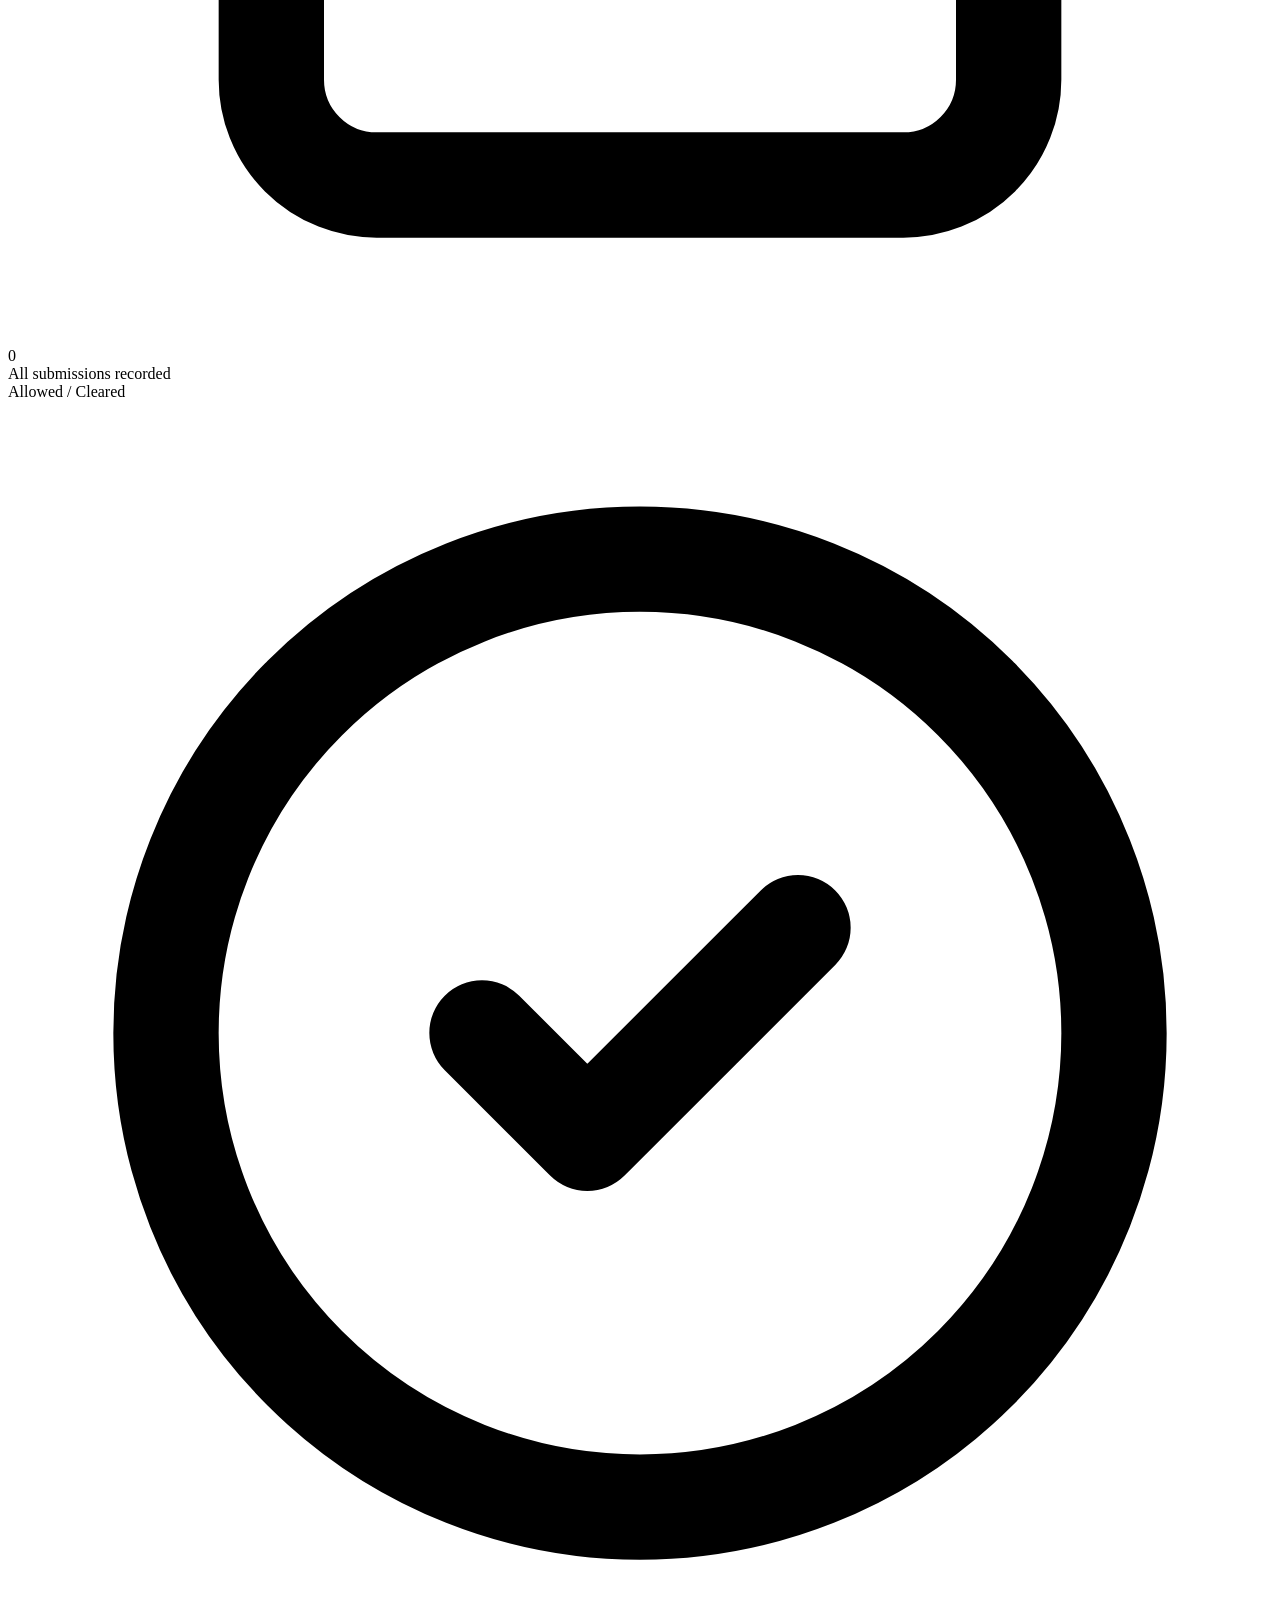
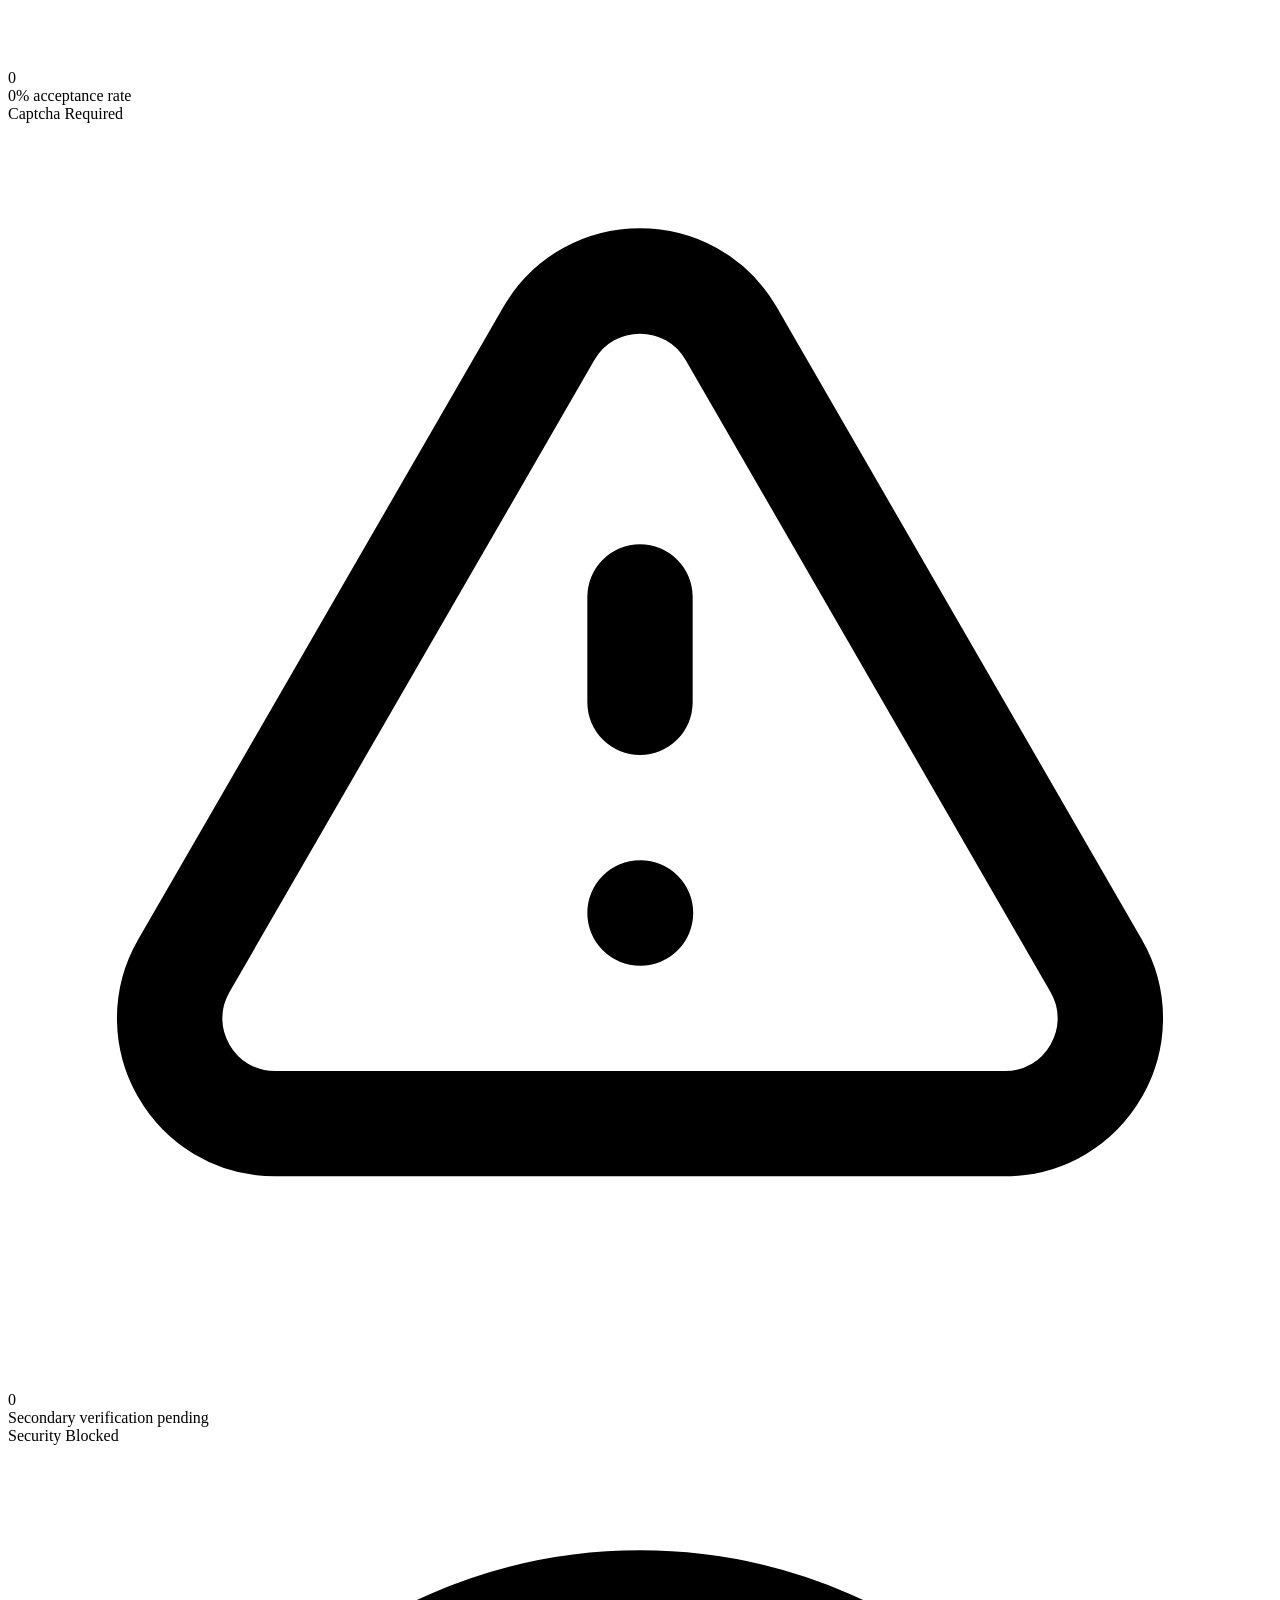
==== commit d610c325: "fix: admin UI - KPI counts, dark-theme tables/modals, login brand, no prefilled credentials - KPI/do" ====
--- a/app/static/index.html
+++ b/app/static/index.html
@@ -3,7 +3,7 @@
 <head>
   <meta charset="utf-8">
   <meta name="viewport" content="width=device-width, initial-scale=1">
-  <title>Northstar Admissions Console | AdmitShield Admin Dashboard</title>
+  <title>AdmitShield | Admissions security</title>
   <meta name="description" content="Production-ready admissions management and security threat monitoring dashboard for university administrators.">
 
   <!-- Shared Design System & Admin Stylesheets -->
@@ -27,8 +27,8 @@
           </svg>
         </div>
         <div>
-          <h3 class="fs-1_25 text-navy-900">Northstar University</h3>
-          <span class="fs-0_75 tt-uppercase fw-700 text-brand-blue ls-em-0_05">Admissions Command Console</span>
+          <h3 class="fs-1_25 text-navy-900">AdmitShield</h3>
+          <span class="fs-0_75 tt-uppercase fw-700 text-brand-blue ls-em-0_05">Admissions security</span>
         </div>
       </div>
 
@@ -39,12 +39,12 @@
       <form id="loginForm">
         <div class="form-group">
           <label class="form-label">Admin Username</label>
-          <input type="text" id="adminUsername" class="form-control" value="admin" required autocomplete="username">
+          <input type="text" id="adminUsername" class="form-control" required autocomplete="username">
         </div>
 
         <div class="form-group">
           <label class="form-label">Password</label>
-          <input type="password" id="adminPassword" class="form-control" value="123" required autocomplete="current-password">
+          <input type="password" id="adminPassword" class="form-control" required autocomplete="current-password">
         </div>
 
         <div id="loginError" class="hidden p-10-14 bg-danger-bg bd-1-solid-danger-border radius-sm text-danger fs-0_825 fw-600 mb-18"></div>
@@ -303,7 +303,7 @@
                 <h3 class="card-title">Live Admission Activity & Screening Log</h3>
                 <span class="card-subtitle">Real-time incoming submissions evaluated by AdmitShield</span>
               </div>
-              <button class="btn btn-secondary btn-sm" onclick="switchAdminTab('admin-tab-applications')">
+              <button class="btn btn-secondary btn-sm" data-action="switch-tab" data-tab="admin-tab-applications">
                 View All Applications →
               </button>
             </div>
